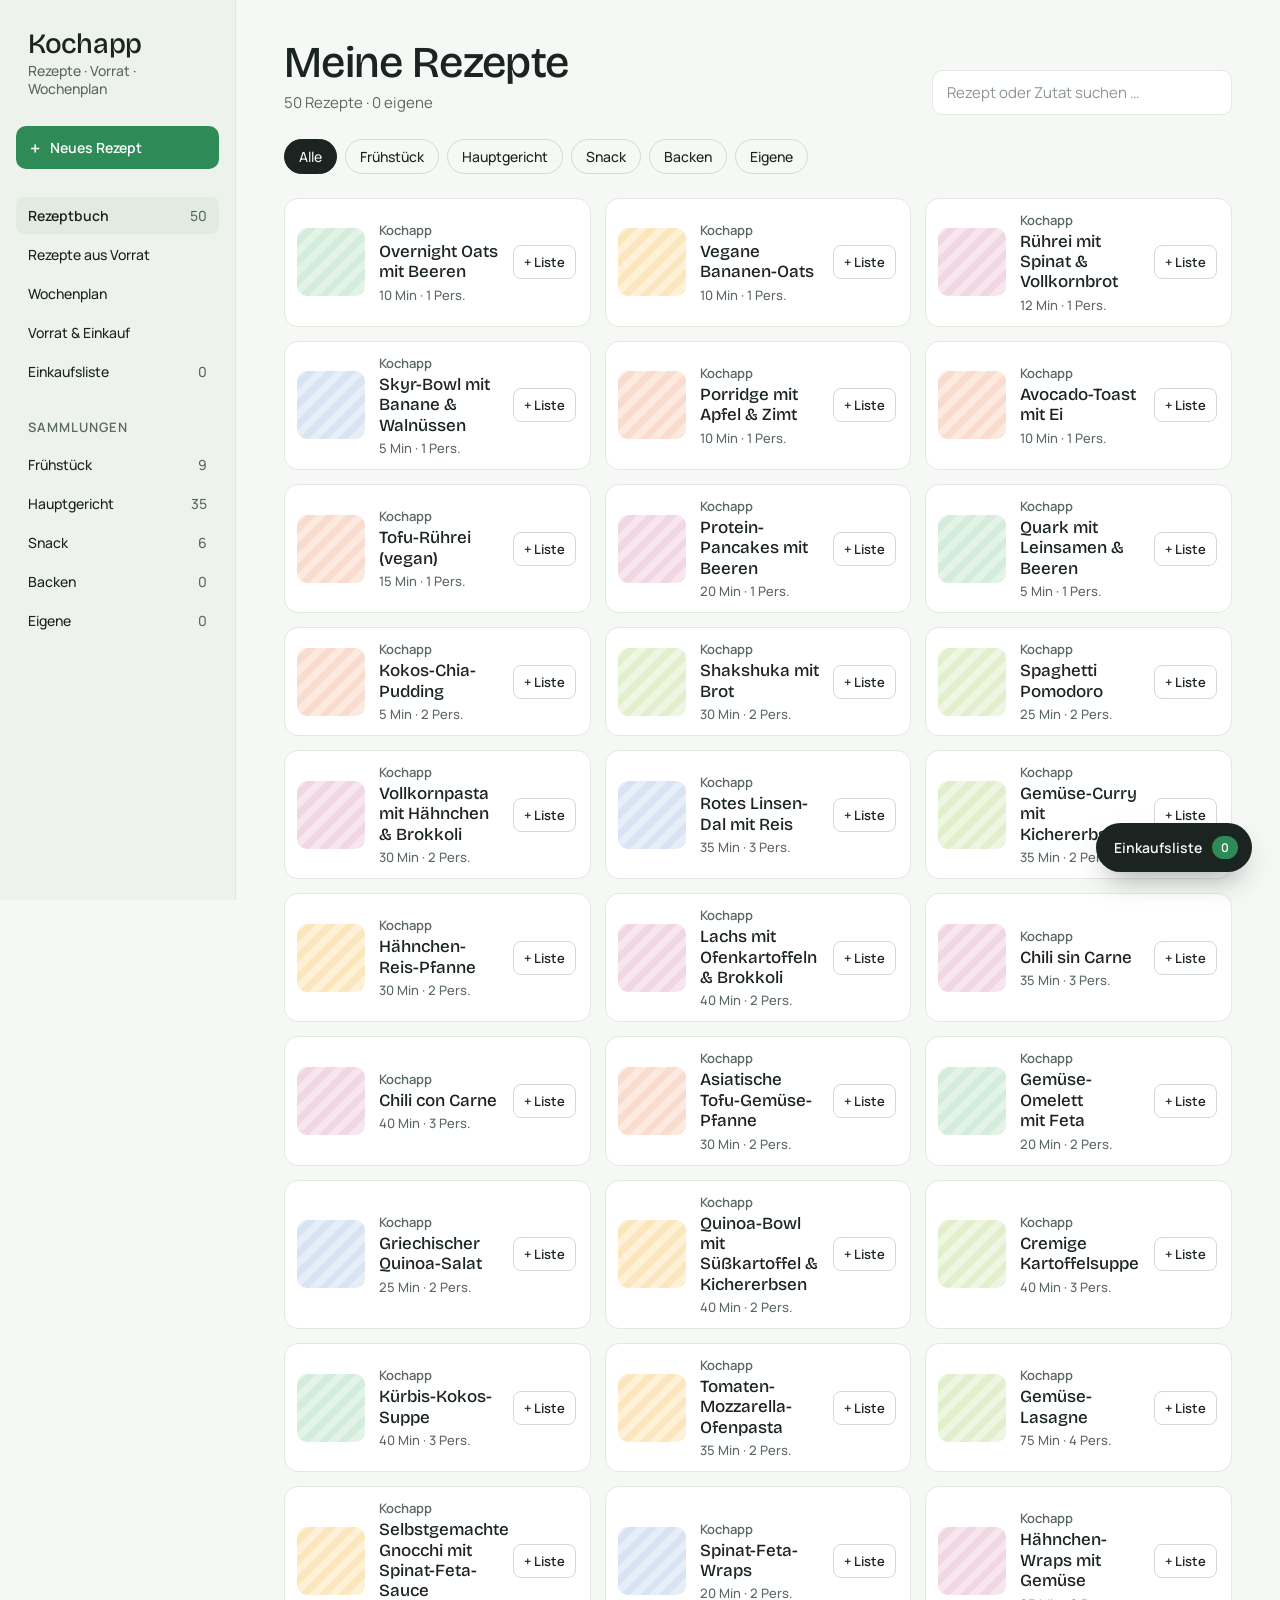
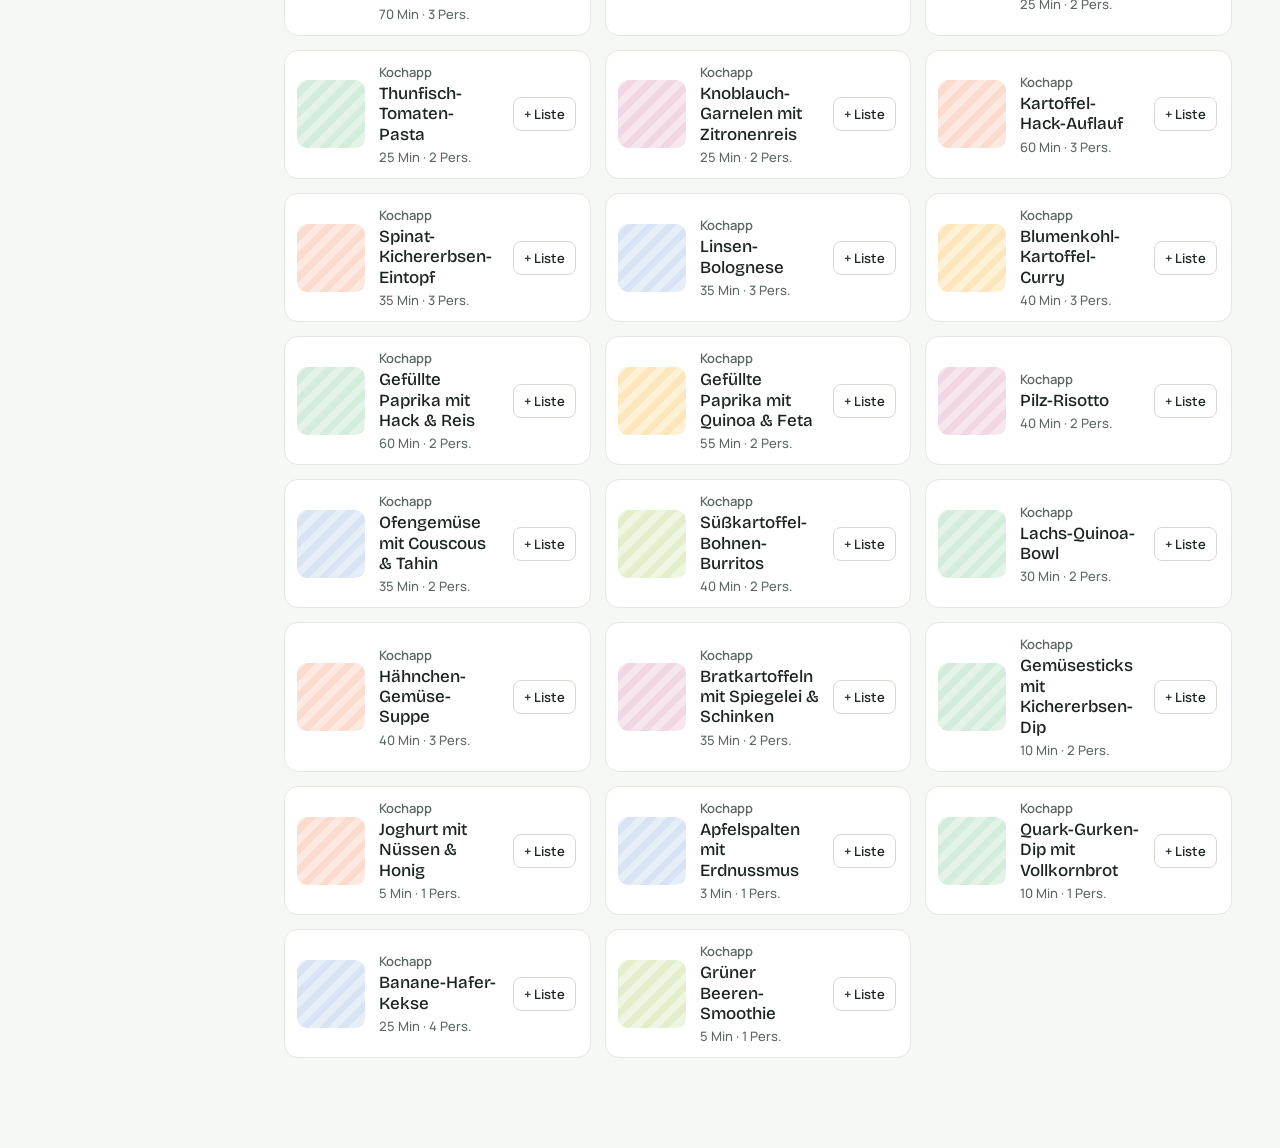
==== index.html @ f851c46e "Kochapp: Rezeptbuch, Vorrats-Finder, Wochenplan und Einkauf als Windows-Desktop-App" ====
<!doctype html>
<html lang="de">
<head>
<meta charset="utf-8">
<meta name="viewport" content="width=device-width, initial-scale=1">
<title>Kochapp – Essen organisieren</title>
<link rel="preconnect" href="https://fonts.googleapis.com">
<link rel="preconnect" href="https://fonts.gstatic.com" crossorigin>
<link href="https://fonts.googleapis.com/css2?family=Bricolage+Grotesque:opsz,wght@12..96,400;12..96,500;12..96,600&amp;family=Manrope:wght@400;500;600;700&amp;display=swap" rel="stylesheet">
<link rel="stylesheet" href="style.css">
</head>
<body>
<div class="shell">
  <aside class="side" id="side" aria-label="Bereiche"></aside>
  <main>
    <div class="mtop" id="mtop"></div>
    <div id="view"></div>
  </main>
</div>
<nav class="tabbar" id="tabbar" aria-label="Bereiche"></nav>
<div id="fab"></div>
<div id="overlay"></div>
<dialog id="dlg"><div id="dlg-body"></div></dialog>
<div id="toast" role="status" aria-live="polite"></div>
<noscript>Diese App benötigt JavaScript.</noscript>
<script src="data.js"></script>
<script src="logic.js"></script>
<script src="order.js"></script>
<script src="app.js"></script>
</body>
</html>
---- style.css ----
/* Kochapp – Gestaltung im Küchenbuch-Stil: Seitenleiste, helle Karten, Bricolage Grotesque + Manrope */
:root{
  --bg:#F6F8F5; --card:#FFFFFF; --side:#EEF2EC; --hover:#E2EBDF; --ink:#1B2420; --ink2:#36423C; --muted:#5C6862; --faint:#8C978F;
  --line:#E3E8E1; --line2:#EDF1EB; --line3:#D3DBD0;
  --acc:#2E8B57; --acc-h:#257549; --acc-ink:#fff; --acc-soft:#E0F1E6; --acc-deep:#1D6A40;
  --warm:#C98A1E; --warm-soft:#FBEFD9; --warm-ink:#6B4A12;
  --ok:#2E8B57; --mid:#d9a21f; --low:#cf4b3f;
  --head:'Bricolage Grotesque',ui-sans-serif,system-ui,"Segoe UI",sans-serif; --body:'Manrope',system-ui,-apple-system,"Segoe UI",Roboto,sans-serif;
  --r:14px;
}
@media (prefers-color-scheme:dark){
  :root{--bg:#141a17; --card:#1c2420; --side:#18201c; --hover:#26322c; --ink:#e8efe9; --ink2:#cfd9d2; --muted:#97a39b; --faint:#7d8a82;
    --line:#2c3731; --line2:#273029; --line3:#3a4740; --acc:#5fb98a; --acc-h:#72c79a; --acc-ink:#0d1f16; --acc-soft:#23362c; --acc-deep:#8fd6ae;
    --warm:#f09a55; --warm-soft:#3a2a1d; --warm-ink:#f3c79f}
}
*{box-sizing:border-box}
html{scroll-behavior:smooth}
body{margin:0;background:var(--bg);color:var(--ink);font:400 15px/1.5 var(--body);-webkit-font-smoothing:antialiased}
h1,h2,h3,h4{margin:0;line-height:1.15}
h1,h2,h3{font-family:var(--head);font-weight:500;letter-spacing:-.01em}
h1{font-size:44px;line-height:1.05;letter-spacing:-.015em;text-wrap:balance}
h2{font-size:24px;margin-bottom:.7rem}
h2.sec{margin:1.8rem 0 .9rem}
h3{font-size:18px}
h4.cat,.slabel{font:600 13px var(--body);text-transform:uppercase;letter-spacing:.08em;color:var(--muted)}
h4.cat{margin:1.2rem 0 .4rem}
p{margin:.5rem 0}
a{color:var(--acc)}
.muted{color:var(--muted)} .sm{font-size:.86rem}
.opt{font:600 12px var(--body);background:var(--acc-soft);color:var(--acc-deep);border-radius:99px;padding:.2rem .65rem;vertical-align:middle;margin-left:.4rem;letter-spacing:0}

/* ---------- Grundgerüst ---------- */
.shell{display:grid;grid-template-columns:236px minmax(0,1fr);min-height:100vh}
.side{background:var(--side);border-right:1px solid var(--line);padding:30px 16px;display:flex;flex-direction:column;gap:28px;position:sticky;top:0;height:100vh;overflow:auto}
.side .brand{display:flex;flex-direction:column;gap:4px;padding:0 12px}
.side .brand b{font:500 28px/1 var(--head);letter-spacing:-.01em}
.side .brand span{font:500 14px/1.3 var(--body);color:var(--muted)}
.newbtn{border:0;cursor:pointer;background:var(--acc);color:var(--acc-ink);font:600 14px var(--body);padding:12px 14px;border-radius:10px;text-align:left;display:flex;align-items:center;gap:10px}
.newbtn:hover{background:var(--acc-h)} .newbtn span{font-size:18px;line-height:1}
.snav{display:flex;flex-direction:column;gap:2px}
.snav .slabel{padding:0 12px 8px}
.snav button{border:0;cursor:pointer;background:transparent;color:var(--ink);font:500 14px var(--body);padding:9px 12px;border-radius:8px;text-align:left;display:flex;justify-content:space-between;gap:8px}
.snav button:hover,.snav button.on{background:var(--hover)} .snav button.on{font-weight:600}
.snav button i{font-style:normal;color:var(--muted);font-weight:500}
main{padding:40px 48px 90px;min-width:0}
#view{max-width:1080px}
.mtop,.tabbar{display:none}
.ph{display:flex;align-items:flex-end;justify-content:space-between;gap:24px;flex-wrap:wrap;margin-bottom:24px}
.ph>div{display:flex;flex-direction:column;gap:6px} .ph p{margin:0;color:var(--muted)}
.search{width:300px;background:var(--card);padding:11px 14px}

.fab{position:fixed;right:28px;bottom:28px;z-index:20;border:0;cursor:pointer;background:var(--ink);color:var(--bg);padding:13px 14px 13px 18px;border-radius:999px;display:flex;gap:10px;align-items:center;font:600 14px var(--body);box-shadow:0 14px 30px -12px rgba(20,35,28,.5)}
.fab:hover{background:var(--ink2)} .fab span{background:var(--acc);color:var(--acc-ink);border-radius:999px;padding:3px 9px;font-size:12px}

@media (max-width:999px){
  .shell{grid-template-columns:minmax(0,1fr)} .side,.fab{display:none}
  main{padding:18px 16px 110px}
  h1{font-size:32px} .search{width:100%}
  .mtop{display:flex;justify-content:space-between;align-items:center;margin-bottom:22px}
  .mtop b{font:600 24px/1 var(--head);letter-spacing:-.01em}
  .mtop button{width:44px;height:44px;border:0;border-radius:12px;background:var(--acc);color:var(--acc-ink);cursor:pointer;font:500 22px/1 var(--body)}
  .tabbar{position:fixed;left:0;right:0;bottom:0;z-index:20;background:var(--card);border-top:1px solid var(--line);display:grid;grid-template-columns:repeat(5,minmax(0,1fr));gap:4px;padding:8px 8px 18px}
  .tabbar button{border:0;cursor:pointer;min-height:48px;border-radius:12px;background:transparent;color:var(--muted);font:600 13px var(--body);display:flex;align-items:center;justify-content:center;gap:5px}
  .tabbar button.on{background:var(--acc-soft);color:var(--acc-deep)}
  .tabbar i{font:700 11px var(--body);color:var(--acc);font-style:normal}
}

/* ---------- Karten, Knöpfe, Formulare ---------- */
.card{background:var(--card);border:1px solid var(--line);border-radius:16px;padding:22px;margin-bottom:16px}
.card.center{text-align:center;padding:2.6rem 1.2rem}
.card.err{border-color:var(--low);background:color-mix(in srgb,var(--low) 9%,var(--card))}
.card.okbox{border-color:var(--ok);background:color-mix(in srgb,var(--ok) 10%,var(--card));margin-top:.8rem}
.card.warnbox,.warn{background:var(--warm-soft);border-color:transparent;color:var(--warm-ink)}
.warn{padding:12px 14px;border-radius:10px;font:500 14px/1.4 var(--body)}

button{font-family:inherit}
.btn{border:0;background:var(--acc);color:var(--acc-ink);border-radius:10px;padding:12px 18px;font:600 14px var(--body);cursor:pointer;transition:transform .08s,background .15s}
.btn:hover{background:var(--acc-h)} .btn:active{transform:scale(.97)}
.btn.ghost{background:transparent;color:var(--ink);border:1px solid var(--line)} .btn.ghost:hover{background:var(--side)}
.btn.dark{background:var(--ink);color:var(--bg)} .btn.dark:hover{background:var(--ink2)}
.btn.big{font-size:16px;padding:15px 28px}
.btn.sm{padding:8px 12px;font-size:13px;margin-top:.6rem}
.btn:disabled{opacity:.45;cursor:not-allowed}
.btnrow{display:flex;gap:10px;flex-wrap:wrap;align-items:center;margin-top:1rem}
.btnrow.end{justify-content:flex-end;border-top:1px solid var(--line2);padding-top:20px}
.x{border:0;background:none;color:var(--faint);cursor:pointer;font-size:16px;padding:.15rem .4rem;border-radius:6px}
.x:hover{background:var(--line);color:var(--low)}
.back{align-self:flex-start;border:0;background:none;cursor:pointer;font:500 14px var(--body);color:var(--muted);padding:0}
.back:hover{color:var(--acc)}

input,select{font:400 15px var(--body);color:var(--ink);background:var(--card);border:1px solid var(--line);border-radius:10px;padding:10px 12px;min-width:0;outline:none}
input::placeholder{color:var(--faint)}
input:focus,select:focus{border-color:var(--acc)} button:focus-visible,[role=button]:focus-visible{outline:2.5px solid var(--acc);outline-offset:2px}
label{display:flex;flex-direction:column;gap:8px;font:600 13px var(--body);color:var(--ink)}
input.narrow{width:6rem}
.addrow{display:flex;gap:10px;flex-wrap:wrap;margin-bottom:.7rem}
.addrow input:first-child{flex:2 1 14rem} .addrow input[type=number]{flex:0 1 7rem}
.grid4{display:grid;grid-template-columns:repeat(auto-fit,minmax(150px,1fr));gap:14px;margin:.9rem 0}
.grid2{display:grid;grid-template-columns:repeat(auto-fit,minmax(240px,1fr));gap:14px;margin:.7rem 0}
.dim{opacity:.45;pointer-events:none}

.fgroup{margin-bottom:1rem} .flabel{font:600 13px var(--body);margin-bottom:8px} .flabel small{font-weight:400;color:var(--muted)}
.frow{display:flex;gap:28px;flex-wrap:wrap;align-items:flex-end}
.chips,.fchips{display:flex;flex-wrap:wrap;gap:8px}
.chip{flex-direction:row;cursor:pointer;color:inherit;font-weight:500}
.chip input{position:absolute;opacity:0;pointer-events:none}
.chip span,.fchips button{display:inline-block;cursor:pointer;border:1px solid var(--line3);border-radius:999px;padding:7px 14px;font:500 14px var(--body);background:transparent;color:var(--ink);transition:all .12s}
.chip:hover span,.fchips button:hover{border-color:var(--ink)}
.chip input:checked + span,.fchips button.on{background:var(--ink);border-color:var(--ink);color:var(--bg)}
.chip input:focus-visible + span{outline:2.5px solid var(--acc);outline-offset:2px}
.seg{display:inline-flex;gap:4px;background:var(--side);border-radius:10px;padding:4px}
.seg.wrap{flex-wrap:wrap;margin-bottom:.5rem}
.seg button{border:0;background:none;color:var(--ink);padding:7px 12px;border-radius:8px;font:500 13px var(--body);cursor:pointer}
.seg button:hover{background:var(--hover)}
.seg button.on{background:var(--card);font-weight:600;box-shadow:0 1px 2px rgba(20,35,28,.12)}
.step{display:inline-flex;align-items:center;gap:4px;background:var(--side);border-radius:10px;padding:4px}
.step button{width:36px;height:36px;border:0;border-radius:8px;background:var(--card);cursor:pointer;font:500 18px var(--body);color:var(--ink)}
.step span{min-width:44px;padding:0 8px;text-align:center;font:600 15px var(--body)}
.step.sm{background:var(--card);padding:2px} .step.sm button{width:26px;height:26px;background:none;font-size:15px} .step.sm span{font-size:14px;min-width:52px;padding:0}
.switch{flex-direction:row;align-items:center;gap:.6rem;color:var(--ink);font-weight:500;font-size:14px;cursor:pointer;margin:.4rem 0}
.switch input{width:2.5rem;height:1.4rem;appearance:none;-webkit-appearance:none;border-radius:99px;background:var(--line3);border:0;padding:0;position:relative;cursor:pointer;flex:0 0 auto;transition:background .15s}
.switch input::after{content:"";position:absolute;top:.15rem;left:.15rem;width:1.1rem;height:1.1rem;border-radius:50%;background:#fff;transition:transform .15s}
.switch input:checked{background:var(--acc)} .switch input:checked::after{transform:translateX(1.1rem)}
.pills{display:flex;gap:.4rem;flex-wrap:wrap}
.pill{display:inline-flex;align-items:center;gap:.2rem;background:var(--warm-soft);color:var(--warm-ink);border-radius:99px;padding:.2rem .3rem .2rem .8rem;font-size:14px}
.pills2{display:flex;gap:8px;flex-wrap:wrap}
.pills2 span{font:600 14px var(--body);background:var(--side);color:var(--ink2);padding:5px 10px;border-radius:999px}
.pills2 span.acc{background:var(--acc-soft);color:var(--acc-deep)}
.tgt{background:var(--acc-soft);color:var(--acc-deep);border-radius:10px;padding:12px 14px;margin-top:.6rem}

details.filt summary,details summary{cursor:pointer;font-weight:600}
details.filt{padding:.8rem 1.2rem} details.filt[open] summary{margin-bottom:.9rem}
details summary .muted{font-weight:400;margin-left:.5rem;font-size:.88rem}

.ptable,.ings{width:100%;border-collapse:collapse}
.ptable td,.ings td{padding:9px 4px;border-top:1px solid var(--line2)}
.ptable input{width:6.5rem;padding:6px 10px}
.ings .num{text-align:right;white-space:nowrap;font-variant-numeric:tabular-nums;font-weight:600}
.st{font-size:12px;font-weight:600;border-radius:99px;padding:.15rem .6rem;white-space:nowrap}
.st.ok{background:var(--acc-soft);color:var(--acc-deep)}
.st.part{background:var(--warm-soft);color:var(--warm-ink)}
.st.miss{background:color-mix(in srgb,var(--low) 14%,transparent);color:var(--low)}
.st.basic{background:var(--side);color:var(--muted)}

/* ---------- Rezepte aus Vorrat ---------- */
.combo{border-color:var(--acc)}
.combolist{margin:.6rem 0;padding-left:1.3rem} .combolist li{margin:.25rem 0}
.rgrid{display:grid;grid-template-columns:repeat(auto-fill,minmax(min(320px,100%),1fr));gap:14px}
.rc{background:var(--card);border:1px solid var(--line);border-radius:var(--r);padding:16px;display:flex;flex-direction:column;gap:.6rem;transition:transform .15s,box-shadow .15s}
.rc:hover{box-shadow:0 8px 20px -14px rgba(20,50,35,.35)}
.rc.sel{border-color:var(--acc);box-shadow:0 0 0 2px var(--acc-soft)}
.rc-top{display:flex;justify-content:space-between;gap:.6rem;align-items:flex-start}
.pick{flex-direction:row;align-items:center;gap:.35rem;font-size:13px;font-weight:500;color:var(--muted);cursor:pointer;white-space:nowrap}
.pick input{accent-color:var(--acc);width:1.1rem;height:1.1rem;padding:0}
.meta{font-size:14px;color:var(--muted)}
.tags{display:flex;gap:6px;flex-wrap:wrap}
.tag{font:600 12px var(--body);background:var(--acc-soft);color:var(--acc-deep);border-radius:999px;padding:3px 9px}
.meters{display:grid;gap:.45rem}
.mlabel{font-size:13px;color:var(--muted);margin-bottom:.2rem}
.mlabel b{color:var(--ink)}
.bar{height:6px;background:var(--side);border-radius:99px;overflow:hidden}
.bar i{display:block;height:100%;background:var(--acc);border-radius:99px;transition:width .3s}
.bar.alt i{background:var(--ink)}
.steps{padding-left:1.2rem;margin:.6rem 0 0} .steps li{margin:.3rem 0}

/* ---------- Einkaufsliste (Vorrat & Einkauf) ---------- */
.slist{list-style:none;padding:0;margin:0}
.slist li{display:grid;grid-template-columns:auto 1fr auto auto auto;gap:12px;align-items:center;padding:9px 0;border-bottom:1px solid var(--line2)}
.slist li.off .nm,.slist li.off .am{text-decoration:line-through;color:var(--faint)}
.slist .am{font-variant-numeric:tabular-nums;font-weight:600} .slist .pr{color:var(--muted);font-size:13px;min-width:4.2rem;text-align:right}
.bul{color:var(--acc)}
.chk input{position:absolute;opacity:0}
.chk span{display:block;width:20px;height:20px;border:1.5px solid var(--line3);border-radius:6px;position:relative}
.chk input:checked + span{background:var(--ink);border-color:var(--ink)} .chk input:checked + span::after{content:"✓";position:absolute;inset:0;color:var(--bg);font:700 12px var(--body);display:grid;place-items:center}
.chk input:focus-visible + span{outline:2.5px solid var(--acc);outline-offset:2px}
.total{margin-top:1rem;font-size:16px}
.lh{display:flex;justify-content:space-between;align-items:baseline;flex-wrap:wrap;gap:.4rem}
pre.json{background:#10171a;color:#cfe8d8;border-radius:10px;padding:.9rem;overflow:auto;max-height:340px;font-size:12px;margin-top:.8rem}

/* ---------- Wochenplan ---------- */
.bar-actions{display:flex;justify-content:space-between;align-items:center;flex-wrap:wrap;gap:.6rem}
.bar-actions .btnrow{margin:0}
.week{display:grid;grid-template-columns:repeat(7,minmax(0,1fr));gap:10px;margin-bottom:16px}
.day{background:var(--card);border:1px solid var(--line);border-radius:var(--r);overflow:hidden;display:flex;flex-direction:column}
.day.cur{border-color:var(--acc)}
.day header{display:flex;justify-content:space-between;align-items:baseline;gap:.3rem;padding:10px 12px;background:var(--side);cursor:pointer;font:500 16px var(--head)}
.day header b{font-weight:500} .day header span{font:500 12px var(--body);color:var(--muted)}
.meal{padding:10px 12px;border-top:1px solid var(--line2);display:flex;flex-direction:column;gap:.25rem;flex:1}
.meal.locked{background:var(--warm-soft)}
.slot{font:600 11px var(--body);text-transform:uppercase;letter-spacing:.08em;color:var(--muted)}
.mname{all:unset;cursor:pointer;font:500 15px/1.25 var(--head);color:var(--ink)}
.mname:hover{color:var(--acc)} .mname:focus-visible{outline:2.5px solid var(--acc)}
.mmeta{font-size:12px;color:var(--muted)}
.mbtn{display:flex;gap:4px;margin-top:.25rem}
.mbtn button{border:1px solid var(--line);background:var(--card);border-radius:8px;padding:2px 8px;cursor:pointer;font-size:14px;color:var(--ink)}
.mbtn button:hover{border-color:var(--acc);background:var(--acc-soft)} .mbtn button.on{border-color:var(--warm)}
@media (max-width:1500px){.week{grid-template-columns:repeat(auto-fit,minmax(200px,1fr))}}

.nrow{display:grid;grid-template-columns:8.5rem 1fr 3.2rem 9rem;gap:.7rem;align-items:center;padding:.3rem 0;font-size:14px}
.nrow .np{text-align:right;font-weight:700;font-variant-numeric:tabular-nums} .nrow .na{font-size:12px}
.bar.n{height:8px}
.bar.n.ok i{background:var(--ok)} .bar.n.mid i{background:var(--mid)} .bar.n.low i{background:var(--low)}
@media (max-width:640px){.nrow{grid-template-columns:7rem 1fr 3rem}.nrow .na{display:none}}

/* ---------- Rezeptbuch: Bibliothek ---------- */
.fchips{margin-bottom:24px}
.bgrid{display:grid;grid-template-columns:repeat(auto-fill,minmax(min(300px,100%),1fr));gap:14px}
.bcard{cursor:pointer;background:var(--card);border:1px solid var(--line);border-radius:14px;padding:12px 14px 12px 12px;display:flex;gap:14px;align-items:center;transition:transform .15s,box-shadow .15s}
.bcard:hover{transform:translateY(-1px);box-shadow:0 8px 20px -14px rgba(20,50,35,.35)}
.thumb,.dt-img{background:repeating-linear-gradient(135deg,var(--a) 0 7px,var(--b) 7px 14px);overflow:hidden}
.thumb{flex:none;width:68px;height:68px;border-radius:10px}
.thumb img,.dt-img img{width:100%;height:100%;object-fit:cover;display:block}
.bc-t{flex:1;min-width:0;display:flex;flex-direction:column;gap:3px}
.bc-t span{font:500 13px var(--body);color:var(--muted)} .bc-t span:first-child{font-weight:600}
.bc-t b{font:500 17px/1.2 var(--head);text-wrap:pretty}
.lbtn{flex:none;cursor:pointer;border:1px solid var(--line3);background:transparent;color:var(--ink);font:600 13px var(--body);padding:0 10px;height:34px;border-radius:8px}
.lbtn:hover{border-color:var(--ink)} .lbtn.on{background:var(--acc-soft);border-color:var(--acc-soft);color:var(--acc-deep)}

/* ---------- Rezeptbuch: Detail ---------- */
.detail{display:flex;flex-direction:column;gap:36px}
.dt-top{display:grid;grid-template-columns:minmax(0,1fr) 220px;gap:32px;align-items:center}
.dt-info{display:flex;flex-direction:column;gap:18px}
.dt-info h1{font-size:48px;line-height:1.02;letter-spacing:-.02em}
.facts{display:flex;gap:28px;flex-wrap:wrap}
.facts div{display:flex;flex-direction:column;gap:2px}
.facts span{font:600 13px var(--body);letter-spacing:.08em;text-transform:uppercase;color:var(--muted)}
.facts b{font:500 18px var(--body)}
.servbox{display:flex;align-items:center;gap:16px;flex-wrap:wrap;background:var(--card);border:1px solid var(--line);border-radius:14px;padding:14px 16px}
.servbox .step span{min-width:110px} .servbox .btn{margin-left:auto}
.dt-img{height:220px;border-radius:16px;background-size:auto}
.dt-img.sm{height:150px;border-radius:12px}
.dt-body{display:grid;grid-template-columns:340px minmax(0,1fr);gap:40px;align-items:start}
.ingcard{padding:22px 22px 10px;margin:0}
.irow{display:grid;grid-template-columns:86px 1fr;gap:12px;padding:11px 0;border-top:1px solid var(--line2);line-height:1.35}
.irow span:first-child{font-weight:600;text-align:right} .irow .chg{color:var(--acc)}
.srow{display:grid;grid-template-columns:44px 1fr;gap:14px;padding:16px 0;border-top:1px solid var(--line)}
.srow span{font:500 28px/1 var(--head);color:var(--acc)}
.srow p{margin:0;font-size:17px;line-height:1.6;max-width:60ch;text-wrap:pretty}
@media (max-width:999px){.dt-top,.dt-body{grid-template-columns:minmax(0,1fr)} .dt-info h1{font-size:34px} .dt-img{height:120px;order:-1}}

/* ---------- Rezeptbuch: Neues Rezept ---------- */
.addtabs{display:grid;grid-template-columns:repeat(3,minmax(0,1fr));gap:14px;margin-bottom:24px}
.addtabs button{cursor:pointer;text-align:left;border:1.5px solid var(--line);background:transparent;border-radius:14px;padding:18px;display:flex;flex-direction:column;gap:6px;color:var(--ink)}
.addtabs button.on{border-color:var(--acc);background:var(--card)}
.addtabs i{font:500 11px ui-monospace,Consolas,monospace;font-style:normal;color:var(--faint)} .addtabs .on i{color:var(--acc)}
.addtabs b{font:500 21px/1.15 var(--head)} .addtabs span{font:400 13px/1.4 var(--body);color:var(--muted)}
.addcard{border-radius:18px;padding:32px;display:flex;flex-direction:column;gap:28px}
.col{display:flex;flex-direction:column;gap:12px;min-width:0}
.am-top{display:grid;grid-template-columns:minmax(0,1fr) 200px;gap:28px}
.am-two{display:grid;grid-template-columns:minmax(0,1fr) minmax(0,1fr);gap:28px}
.title-in{border:0;border-bottom:1.5px solid var(--line3);border-radius:0;background:transparent;padding:6px 0 10px;font:500 30px var(--head)}
.drop{border:1.5px dashed var(--line3);border-radius:14px;align-items:center;justify-content:center;text-align:center;gap:12px;padding:16px;color:var(--muted);font-weight:500}
.drop input{width:100%;border:0;padding:0;font-size:12px;background:none} .drop img{max-width:100%;height:80px;object-fit:cover;border-radius:8px} .drop span{font-weight:400;font-size:12px}
.prev{display:flex;gap:6px;align-items:center;flex-wrap:wrap;font:500 14px var(--body);color:var(--muted);min-height:26px}
.prev b{font-weight:500;background:var(--acc-soft);color:var(--acc-deep);padding:3px 8px;border-radius:6px}
.lrow{display:grid;grid-template-columns:78px 1fr 28px;gap:10px;align-items:start;padding:9px 0;border-bottom:1px solid var(--line2)}
.lrow b{font-weight:600;text-align:right}
.lrow.st{grid-template-columns:28px 1fr 28px} .lrow .no{font:500 20px/1.2 var(--head);color:var(--acc)}
.big{font:500 28px/1.15 var(--head)}
.dropbig{border:1.5px dashed var(--line3);border-radius:16px;padding:56px 32px;display:flex;flex-direction:column;align-items:center;gap:10px;text-align:center}
.scan{display:grid;grid-template-columns:320px minmax(0,1fr);gap:28px;align-items:center} .scan.done{align-items:start}
.scanimg{position:relative;height:340px;border-radius:12px;overflow:hidden;border:1px solid var(--line);background:repeating-linear-gradient(0deg,#F5F7F4 0 26px,#E2E8E0 26px 27px)}
.scanimg .cap{position:absolute;left:12px;top:12px;font:500 10px ui-monospace,Consolas,monospace;color:#44504A;background:rgba(255,255,255,.85);padding:3px 6px;border-radius:4px}
.scanline{position:absolute;left:0;right:0;top:0;height:2px;background:var(--acc);box-shadow:0 0 18px 4px rgba(46,139,87,.35);animation:scanline 1s linear infinite alternate}
.scanbar{width:0;animation:scanbar 2s linear forwards}
@keyframes scanline{to{top:100%}} @keyframes scanbar{to{width:100%}}
.bx{position:absolute;border:2px solid #1B2420;border-radius:4px}
.bx.b1{left:8%;top:6%;width:70%;height:9%;border-color:#2E8B57} .bx.b2{left:8%;top:20%;width:52%;height:34%}
.bx.b3{left:30%;top:31%;width:24%;height:5%;background:rgba(232,170,60,.35);border-color:#C98A1E} .bx.b4{left:8%;top:60%;width:84%;height:33%;border-color:#5C6862}
input.flag{background:var(--warm-soft);border-color:var(--warm)} .note{font:500 13px var(--body);color:var(--warm-ink);padding-left:4px}
.busy{border-top:1px solid var(--line2);padding-top:22px;margin:0;animation:pulse 1s ease-in-out infinite alternate}
@keyframes pulse{to{opacity:.45}}
.linkres{display:flex;flex-direction:column;gap:20px;border-top:1px solid var(--line2);padding-top:24px}
.lk-top{display:grid;grid-template-columns:200px minmax(0,1fr);gap:24px}
@media (max-width:999px){.addtabs,.am-top,.am-two,.scan,.lk-top{grid-template-columns:minmax(0,1fr)} .addtabs{gap:8px} .addcard{padding:20px} .scanimg{height:220px}}

/* ---------- Einkaufsliste des Rezeptbuchs (Schublade) ---------- */
.scrim{position:fixed;inset:0;background:rgba(20,35,28,.2);z-index:30}
.drawer{background:var(--card);position:fixed;top:0;right:0;bottom:0;width:380px;max-width:100%;z-index:31;overflow:auto;display:flex;flex-direction:column;box-shadow:-24px 0 60px -24px rgba(20,50,35,.35)}
.dr-head{padding:30px 24px 18px;display:flex;justify-content:space-between;align-items:center;border-bottom:1px solid var(--line2)}
.dr-head h2{margin:0;font-size:26px} .dr-head div{display:flex;align-items:center;gap:12px}
.sq{width:36px;height:36px;border:0;border-radius:10px;background:var(--side);cursor:pointer;font:500 18px/1 var(--body);color:var(--ink)}
.dr-sec{padding:18px 24px;display:flex;flex-direction:column;gap:10px;border-bottom:1px solid var(--line2)}
.dr-rec{display:flex;align-items:center;gap:10px;background:var(--bg);border-radius:10px;padding:8px 8px 8px 12px}
.dr-rec .t{flex:1;min-width:0;font:500 14px/1.25 var(--body);overflow:hidden;text-overflow:ellipsis;white-space:nowrap}
.dr-add{padding:16px 24px 6px} .dr-add input{width:100%;font-size:14px}
.dr-items{padding:6px 24px 24px;display:flex;flex-direction:column;gap:18px;flex:1}
.dr-items>div{display:flex;flex-direction:column} .dr-items .slabel{padding:10px 0 4px}
.dr-it{cursor:pointer;display:grid;grid-template-columns:20px 1fr auto auto;gap:12px;align-items:start;padding:9px 0;border-bottom:1px solid var(--line2)}
.dr-it .box{width:20px;height:20px;border-radius:6px;border:1.5px solid var(--line3);color:transparent;font:700 12px/17px var(--body);text-align:center}
.dr-it>div{display:flex;flex-direction:column;gap:2px;min-width:0}
.dr-it .n{font:500 14px/1.3 var(--body)} .dr-it .f{font:400 12px/1.3 var(--body);color:var(--faint)} .dr-it .q{font:600 13px var(--body);white-space:nowrap}
.dr-it.done .box{background:var(--ink);border-color:var(--ink);color:var(--bg)}
.dr-it.done .n,.dr-it.done .q{color:var(--faint)} .dr-it.done .n{text-decoration:line-through}
.dr-foot{padding:16px 24px;border-top:1px solid var(--line2);display:flex;flex-wrap:wrap;gap:8px;position:sticky;bottom:0;background:var(--card)}
.dr-foot .btn{flex:1 1 auto;padding:10px;font-size:13px} .dr-foot .dark{flex-basis:100%}
@media (max-width:999px){.drawer{width:100%;bottom:74px} .scrim{bottom:74px}}

/* ---------- Dialog & Hinweis ---------- */
dialog{border:0;border-radius:18px;padding:0;max-width:min(640px,94vw);width:100%;background:var(--card);color:var(--ink);box-shadow:0 20px 60px rgba(0,0,0,.35)}
dialog::backdrop{background:rgba(20,35,28,.35)}
#dlg-body{padding:28px;max-height:80vh;overflow:auto}
.alts{list-style:none;padding:0;margin:.6rem 0}
.alts button{width:100%;display:grid;grid-template-columns:1fr auto;gap:.1rem .8rem;text-align:left;border:1px solid var(--line);background:var(--card);color:var(--ink);border-radius:10px;padding:10px 14px;margin-bottom:6px;cursor:pointer}
.alts button:hover{border-color:var(--acc);background:var(--acc-soft)}
.alts .muted{grid-column:1} .alts .st{grid-row:1/3;grid-column:2;align-self:center}

#toast{position:fixed;left:50%;bottom:28px;transform:translate(-50%,2rem);background:var(--ink);color:var(--bg);padding:12px 18px;border-radius:10px;opacity:0;pointer-events:none;transition:all .25s;z-index:50;font:500 14px var(--body);box-shadow:0 12px 30px -10px rgba(0,0,0,.4)}
#toast.show{opacity:1;transform:translate(-50%,0)}
@media (max-width:999px){#toast{bottom:96px}}

@media print{
  .side,.mtop,.tabbar,#fab,#overlay,.ph,.noprint,#toast,dialog,.card:not(.printable){display:none!important}
  /* Einkaufsliste als Zettel zum Abhaken: leere Kästchen, Menge vor Artikel, zwei Spalten, ohne Preise */
  @page{margin:14mm 16mm}
  html,body{background:#fff!important}
  body{font-size:11.5pt}
  .shell{display:block} main{margin:0;padding:0} #view{max-width:none}
  .card.printable{box-shadow:none;border:0;border-radius:0;background:none;padding:0;margin:0}
  .card.printable,.card.printable *{color:#000!important}
  .printable .lh{border-bottom:2pt solid #000;padding-bottom:3mm;margin-bottom:2mm}
  .printable .lh h2{font-size:22pt;margin:0}
  .printable .opt{background:none;border:0;padding:0;font-size:10pt;font-weight:400}
  .printable .opt::before{content:"· "}
  .plist{columns:2;column-gap:12mm}
  .printable h4.cat{font-size:9.5pt;letter-spacing:.08em;margin:5mm 0 1mm;padding-bottom:1mm;border-bottom:.75pt solid #000;break-after:avoid}
  .plist h4.cat:first-child{margin-top:0}
  .btnrow{display:none!important}
  .printable .slist li{grid-template-columns:auto 5.2em 1fr;gap:3mm;padding:1.6mm 0;border-bottom:.5pt dotted #999;break-inside:avoid}
  .printable .slist .am{order:1;text-align:right;font-weight:600}
  .printable .slist .nm{order:2}
  .printable .x,.printable .pr{display:none}
  /* abgewählte Artikel und dadurch leere Kategorien nicht drucken */
  .printable .slist li.off{display:none}
  .printable .slist:not(:has(li:not(.off))),.printable h4.cat:has(+ .slist:not(:has(li:not(.off)))){display:none}
  .printable .chk span{width:4mm;height:4mm;border:1pt solid #000;border-radius:.6mm;background:none!important}
  .printable .chk span::after{content:none!important}
  .printable .total{margin-top:6mm;padding-top:2mm;border-top:.75pt solid #000;font-size:10pt;break-inside:avoid}
}
@media (prefers-reduced-motion:reduce){*{transition:none!important;scroll-behavior:auto!important;animation-duration:.01s!important}}
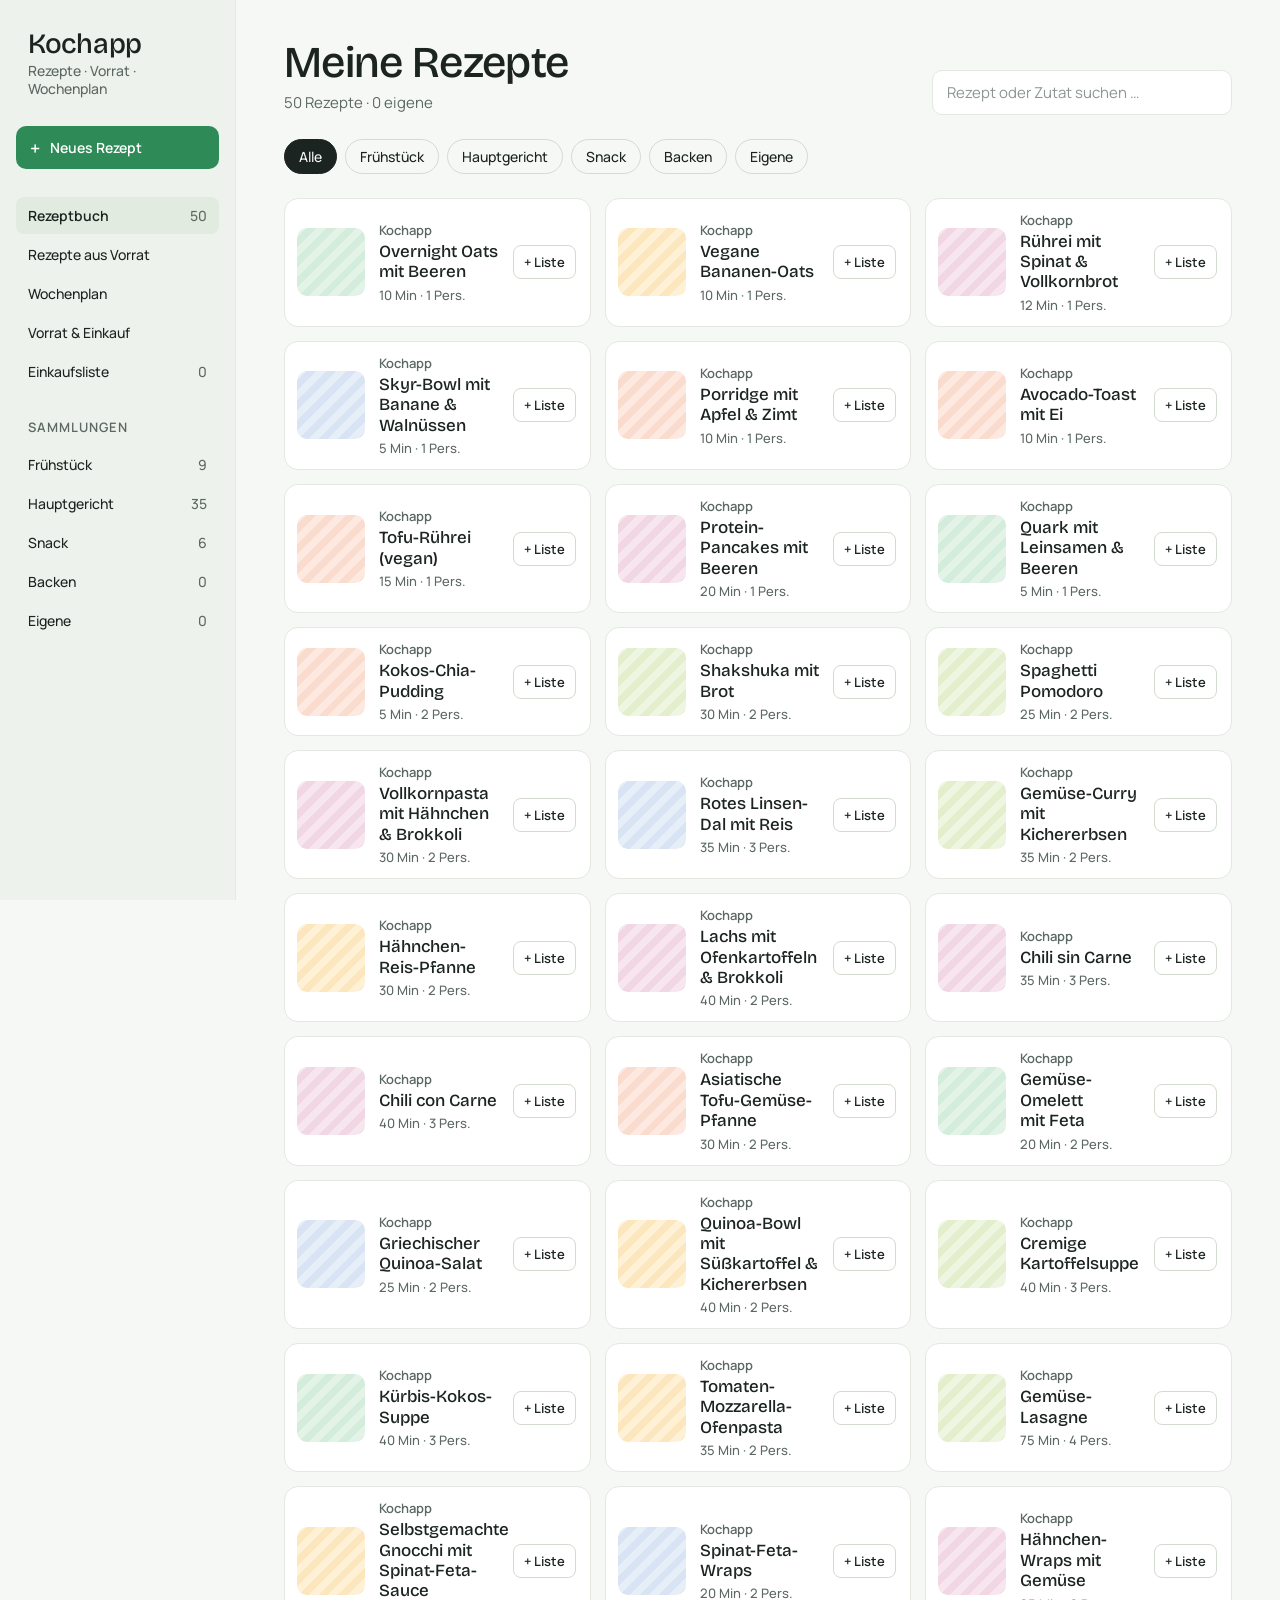
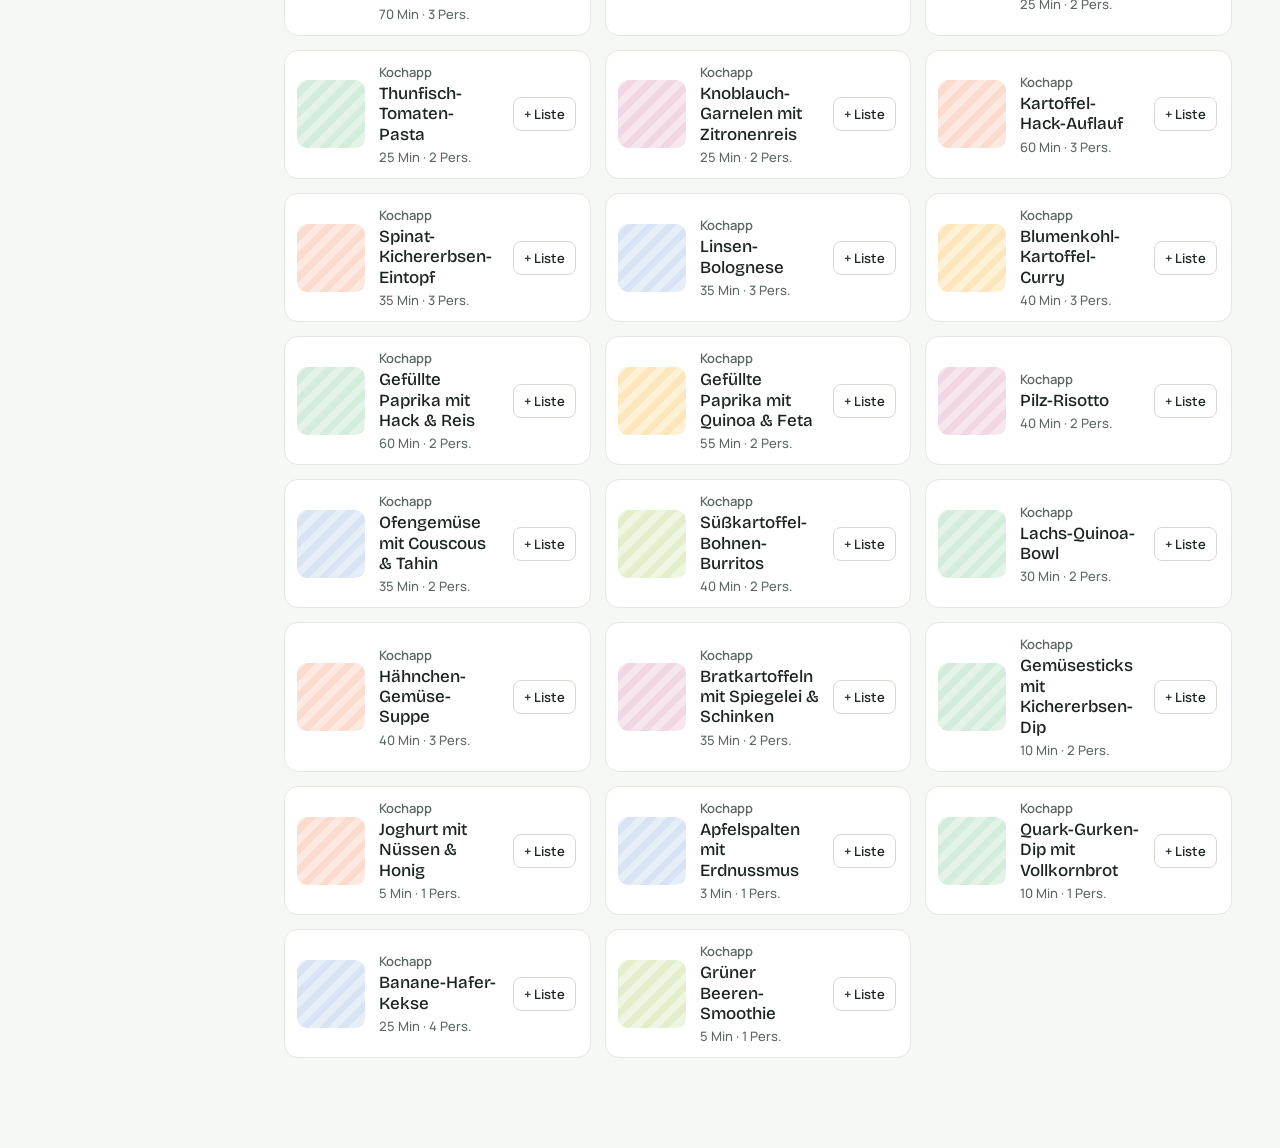
==== commit 186596b1: "Schwebenden Einkaufslisten-Knopf entfernen, Kochtopf-Symbol für das Fenster" ====
--- a/index.html
+++ b/index.html
@@ -18,7 +18,6 @@
   </main>
 </div>
 <nav class="tabbar" id="tabbar" aria-label="Bereiche"></nav>
-<div id="fab"></div>
 <div id="overlay"></div>
 <dialog id="dlg"><div id="dlg-body"></div></dialog>
 <div id="toast" role="status" aria-live="polite"></div>
--- a/style.css
+++ b/style.css
@@ -49,11 +49,9 @@
 .ph>div{display:flex;flex-direction:column;gap:6px} .ph p{margin:0;color:var(--muted)}
 .search{width:300px;background:var(--card);padding:11px 14px}
 
-.fab{position:fixed;right:28px;bottom:28px;z-index:20;border:0;cursor:pointer;background:var(--ink);color:var(--bg);padding:13px 14px 13px 18px;border-radius:999px;display:flex;gap:10px;align-items:center;font:600 14px var(--body);box-shadow:0 14px 30px -12px rgba(20,35,28,.5)}
-.fab:hover{background:var(--ink2)} .fab span{background:var(--acc);color:var(--acc-ink);border-radius:999px;padding:3px 9px;font-size:12px}
 
 @media (max-width:999px){
-  .shell{grid-template-columns:minmax(0,1fr)} .side,.fab{display:none}
+  .shell{grid-template-columns:minmax(0,1fr)} .side{display:none}
   main{padding:18px 16px 110px}
   h1{font-size:32px} .search{width:100%}
   .mtop{display:flex;justify-content:space-between;align-items:center;margin-bottom:22px}
@@ -310,7 +308,7 @@
 @media (max-width:999px){#toast{bottom:96px}}
 
 @media print{
-  .side,.mtop,.tabbar,#fab,#overlay,.ph,.noprint,#toast,dialog,.card:not(.printable){display:none!important}
+  .side,.mtop,.tabbar,#overlay,.ph,.noprint,#toast,dialog,.card:not(.printable){display:none!important}
   /* Einkaufsliste als Zettel zum Abhaken: leere Kästchen, Menge vor Artikel, zwei Spalten, ohne Preise */
   @page{margin:14mm 16mm}
   html,body{background:#fff!important}
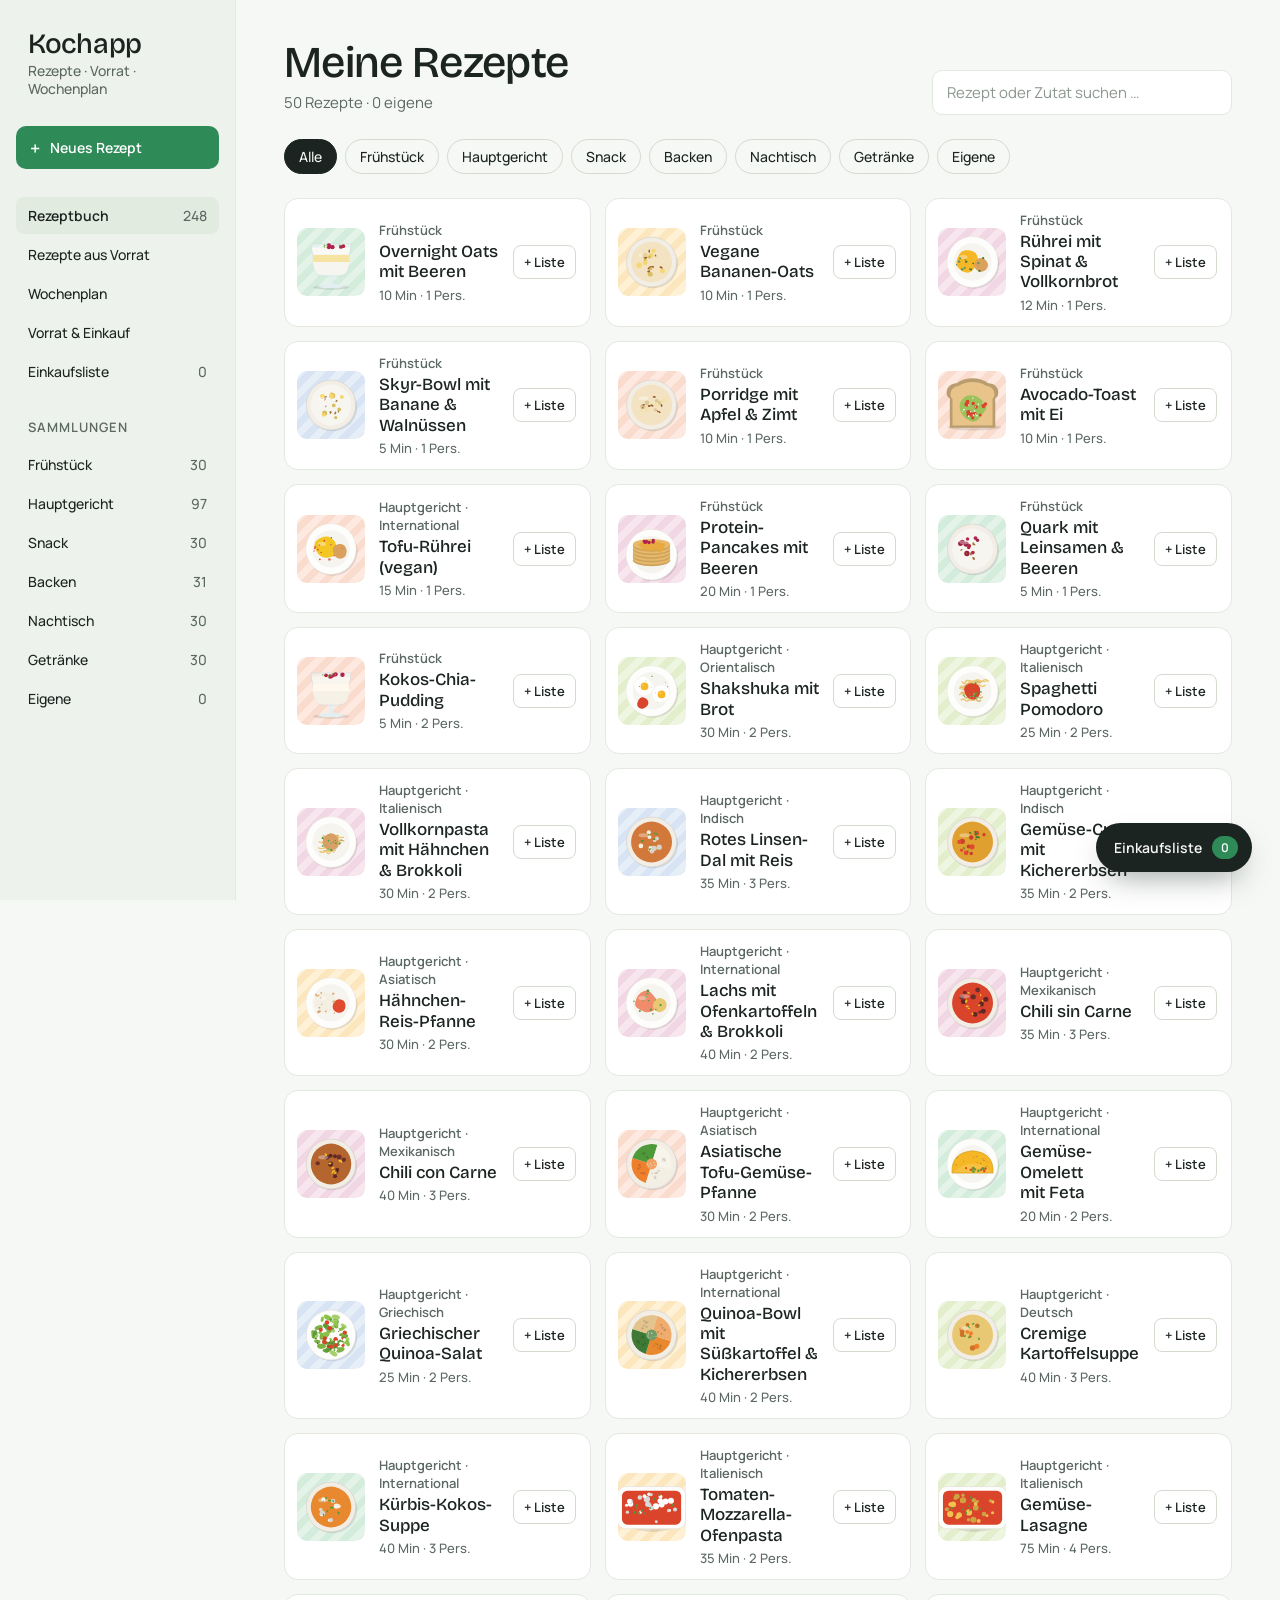
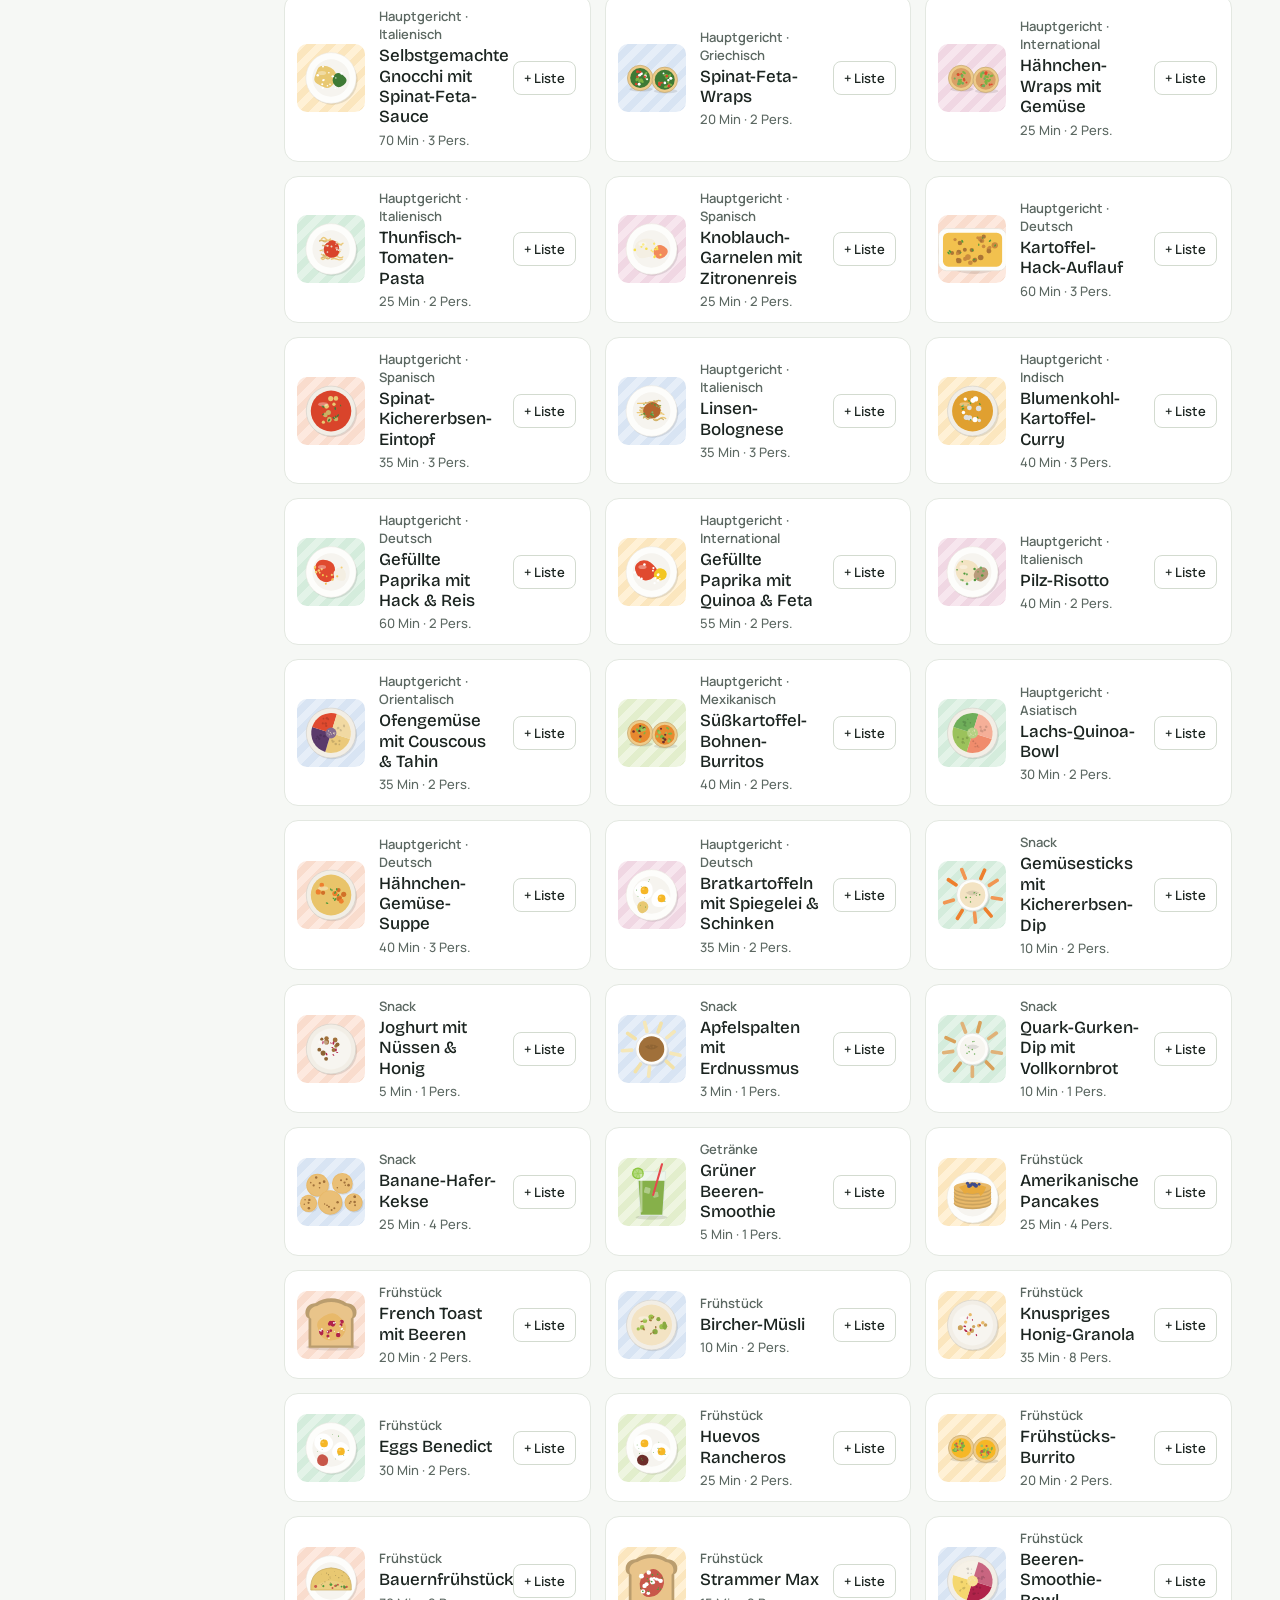
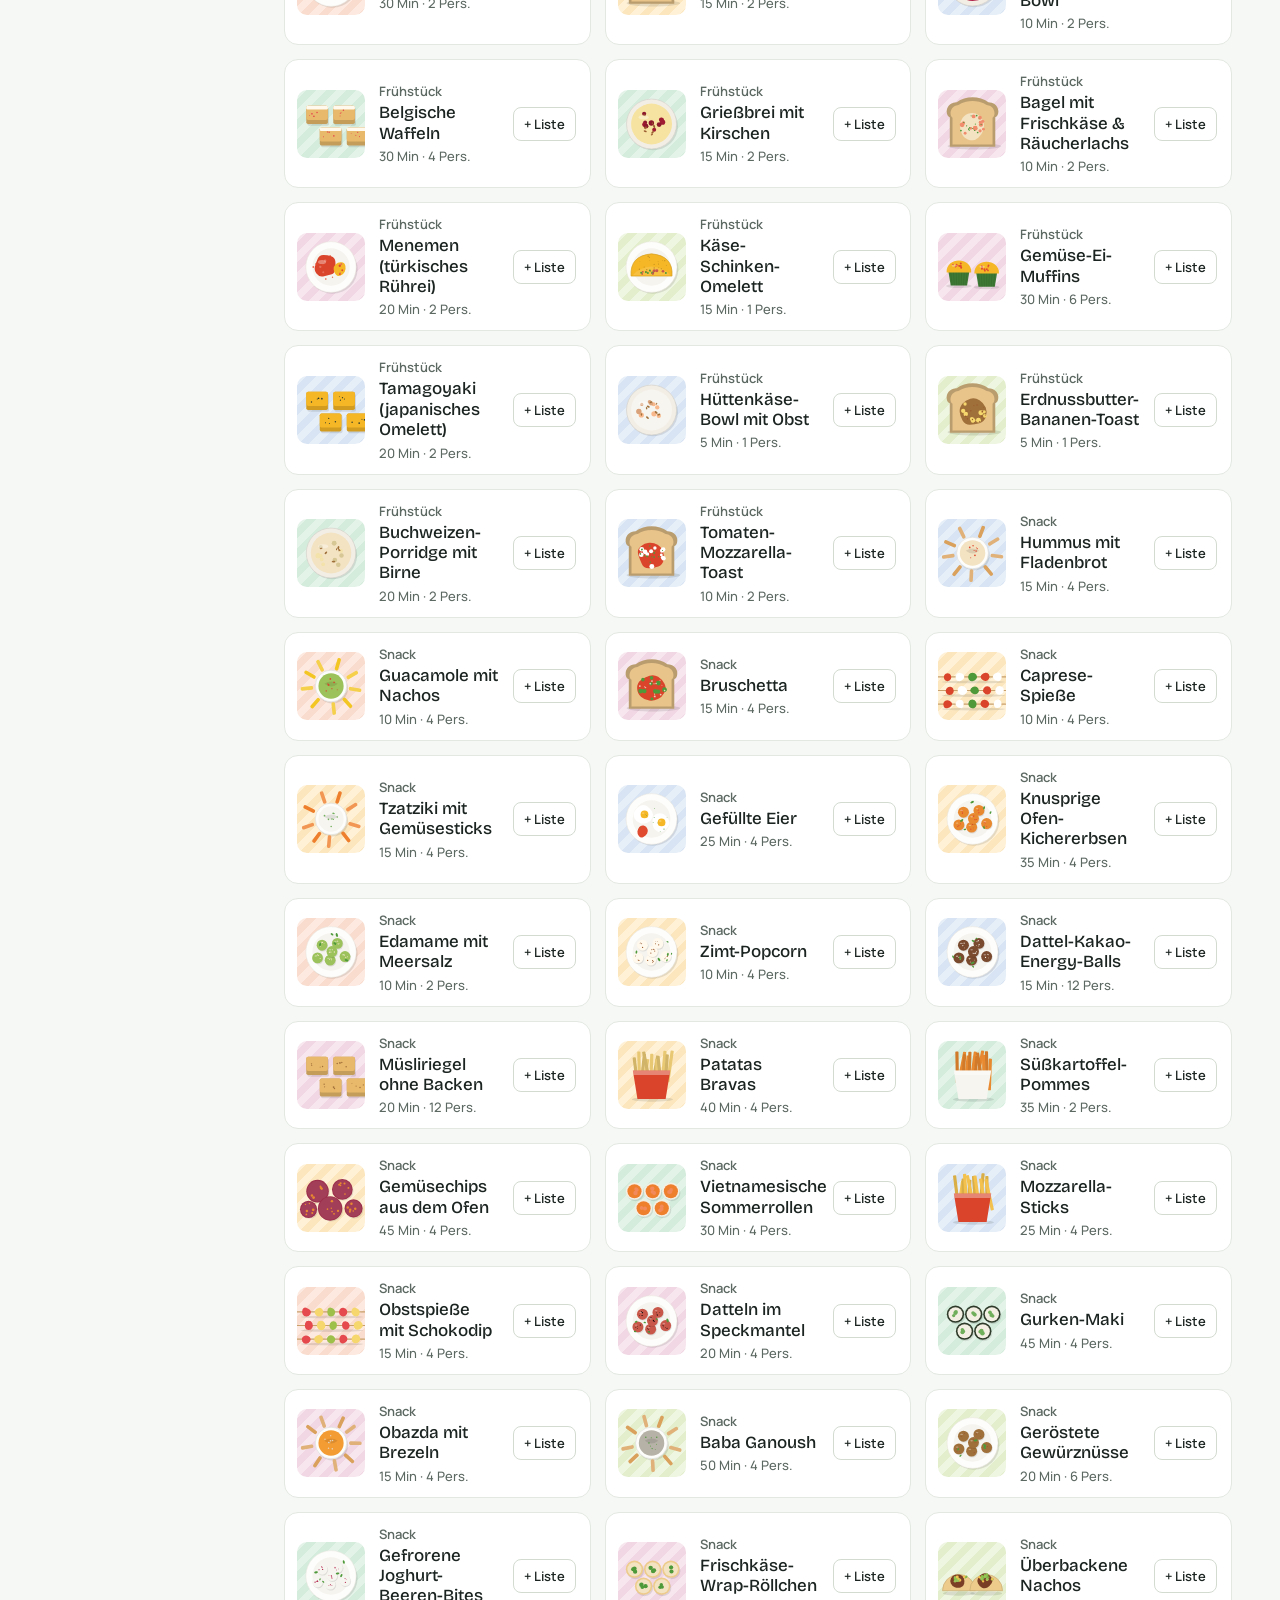
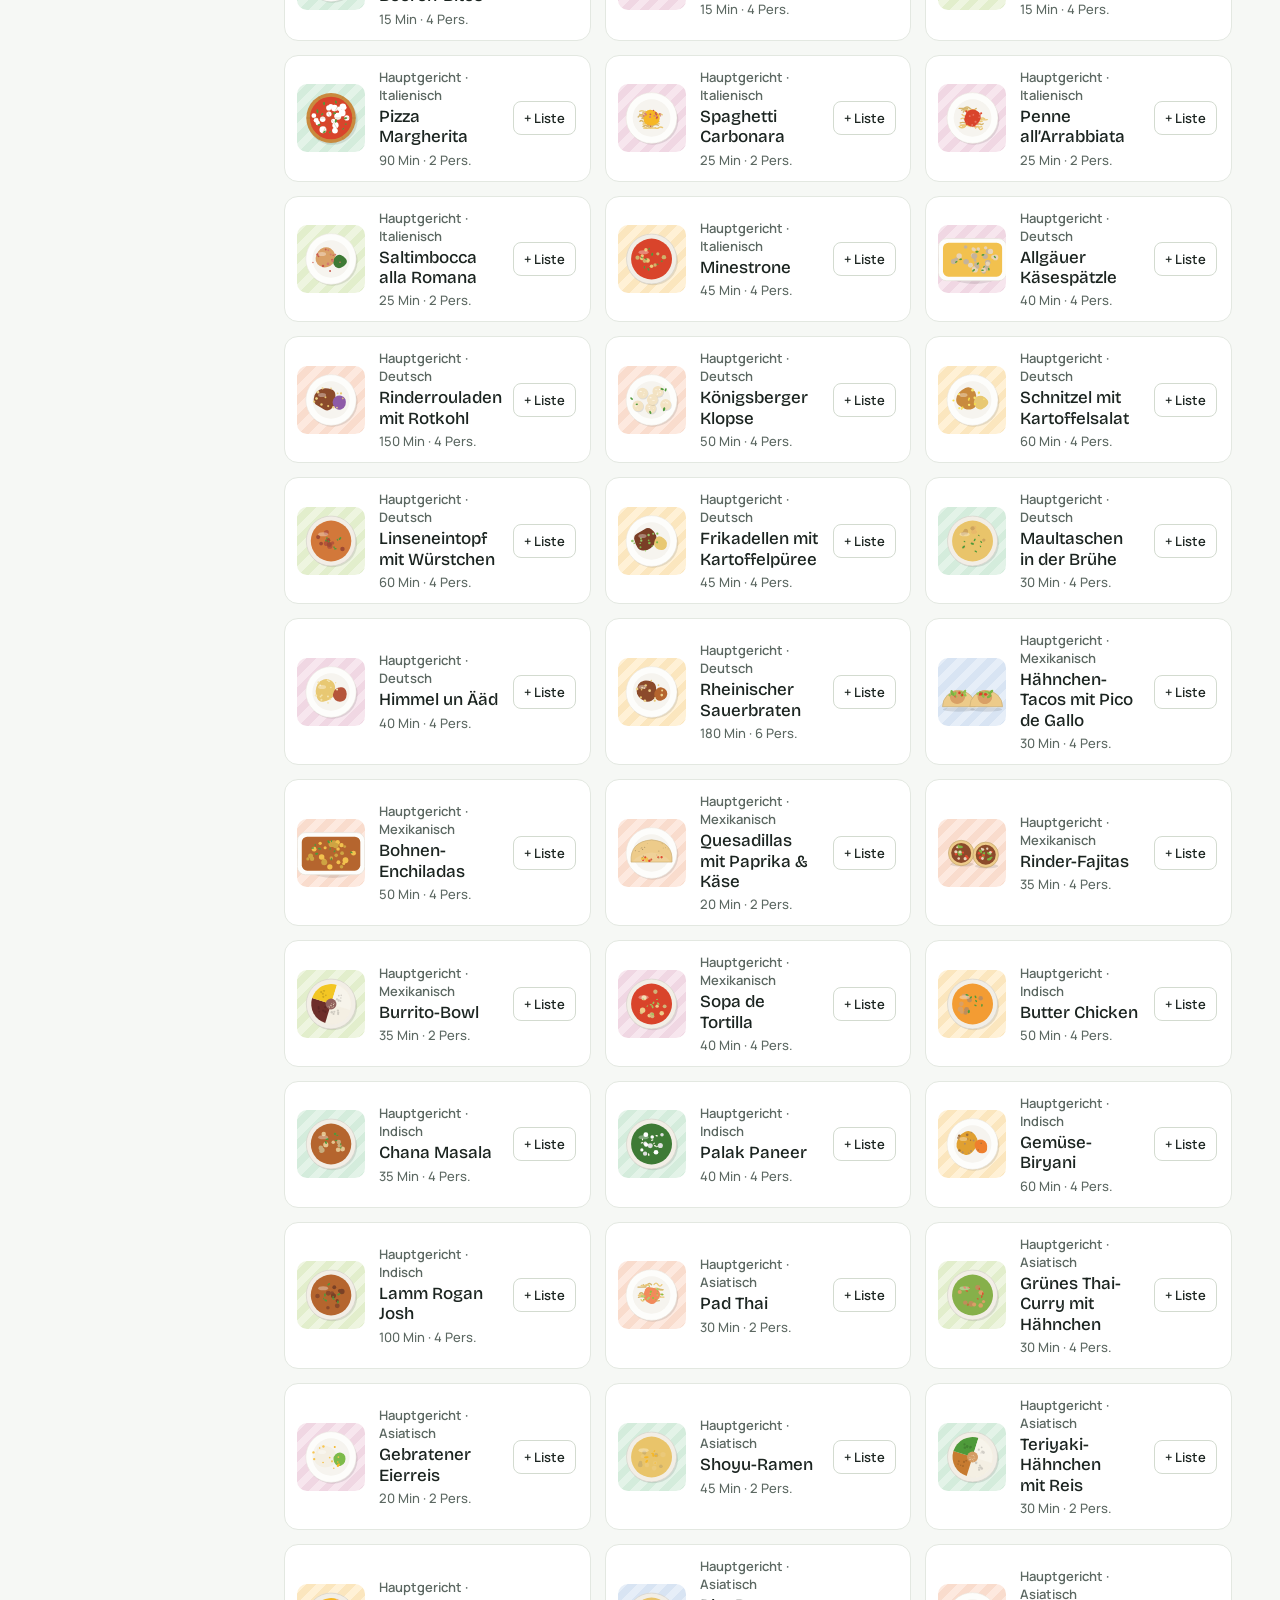
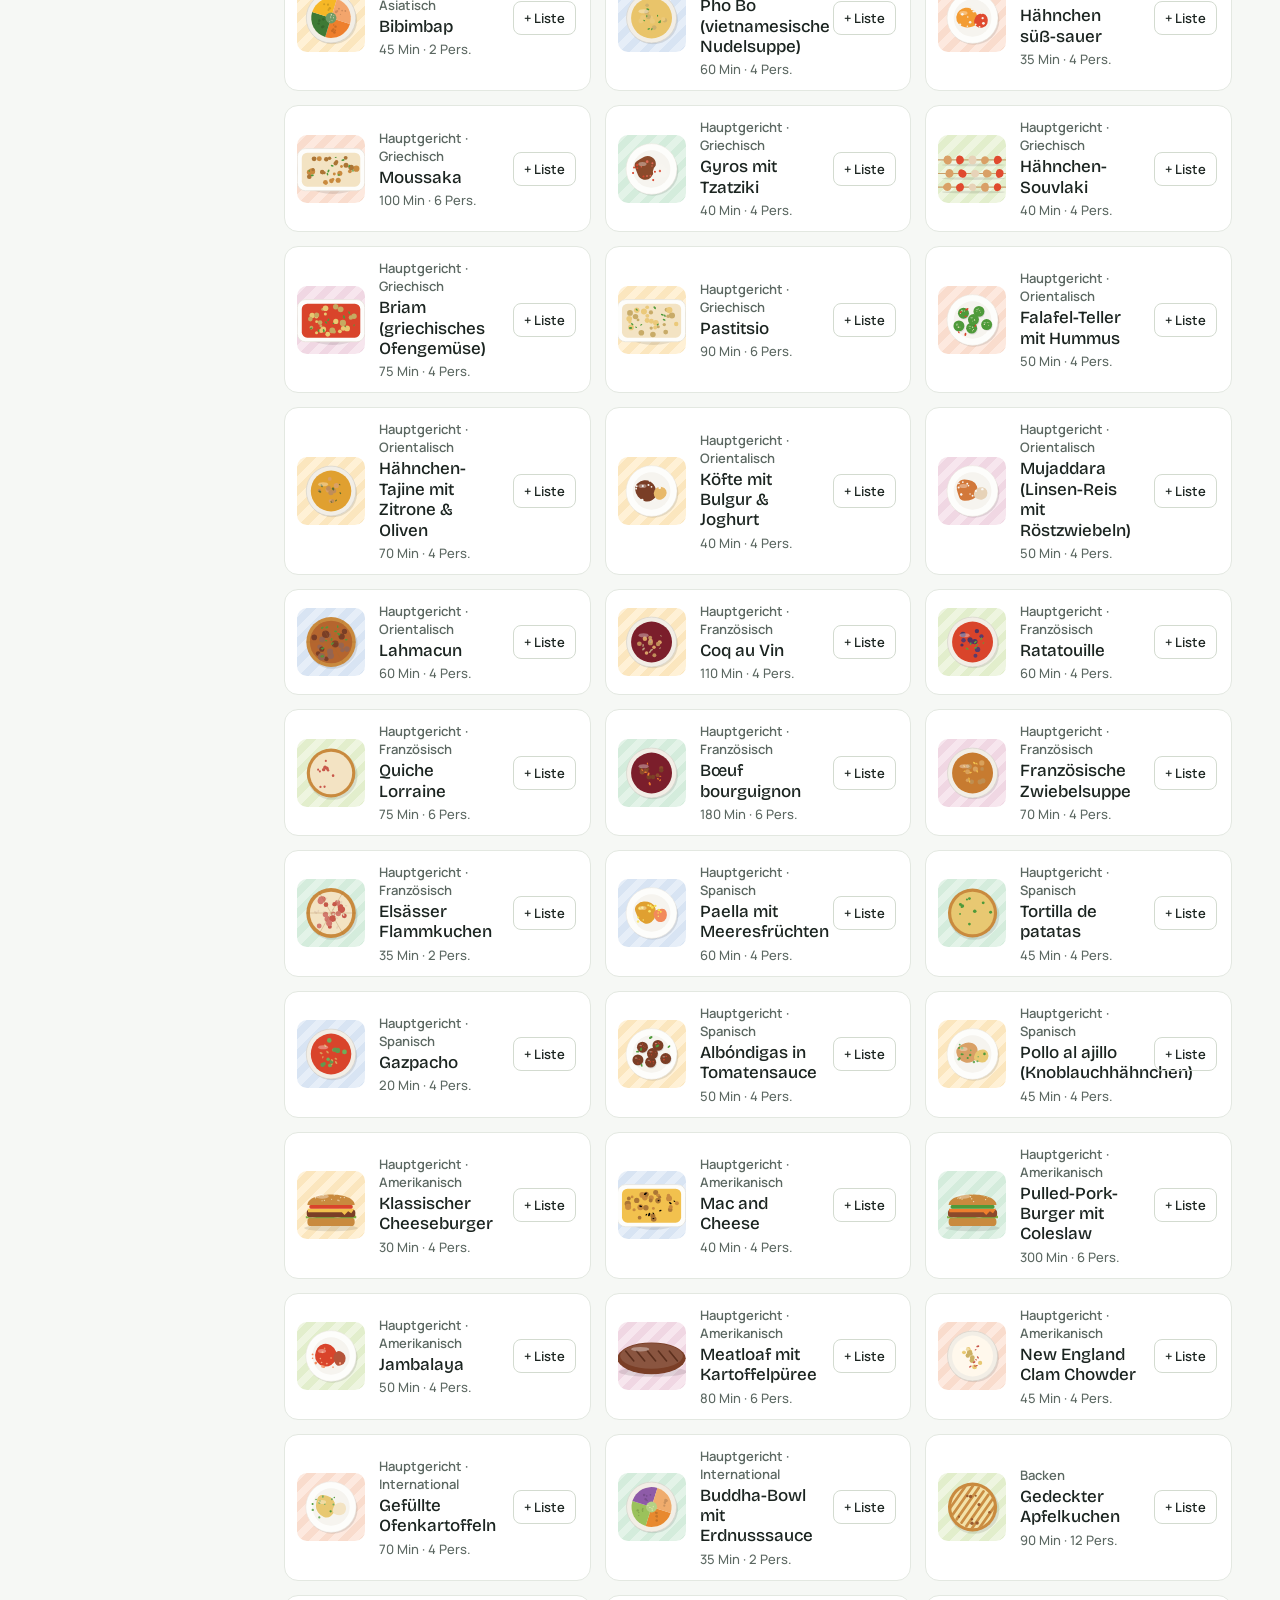
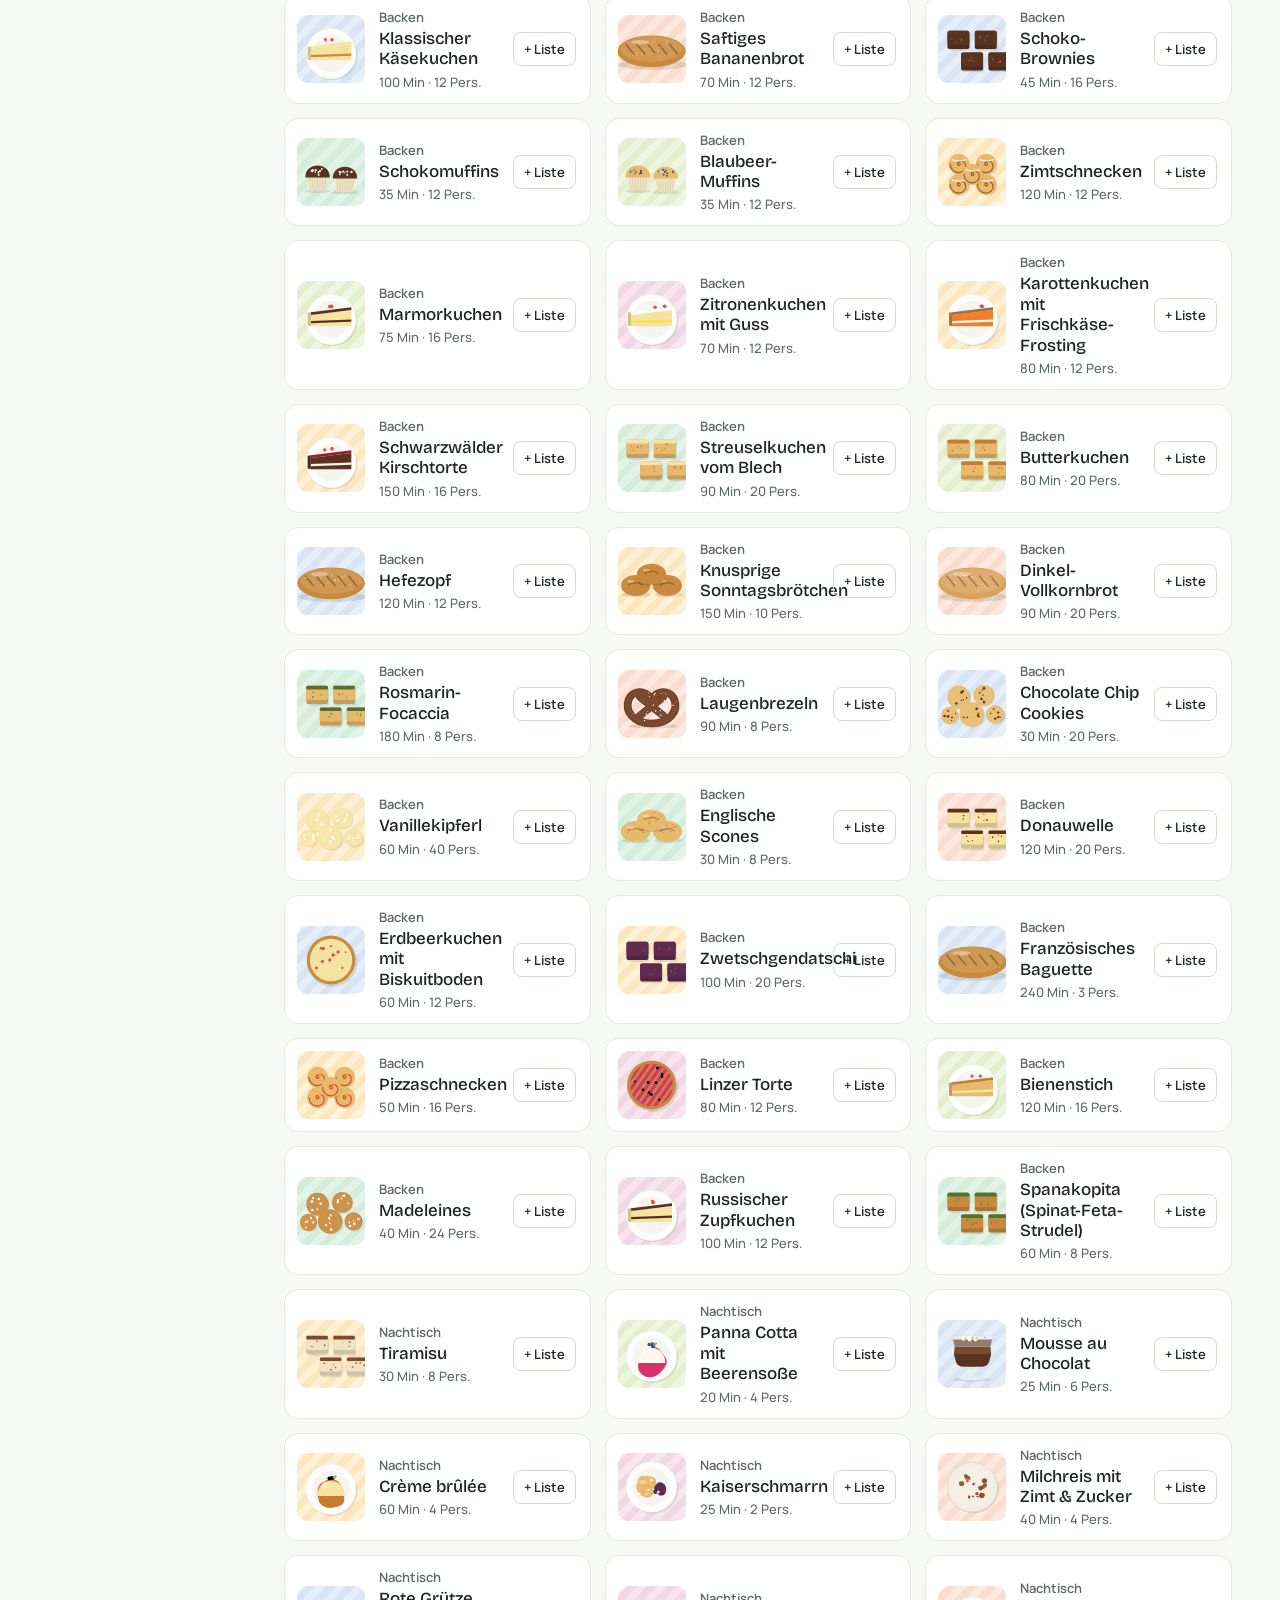
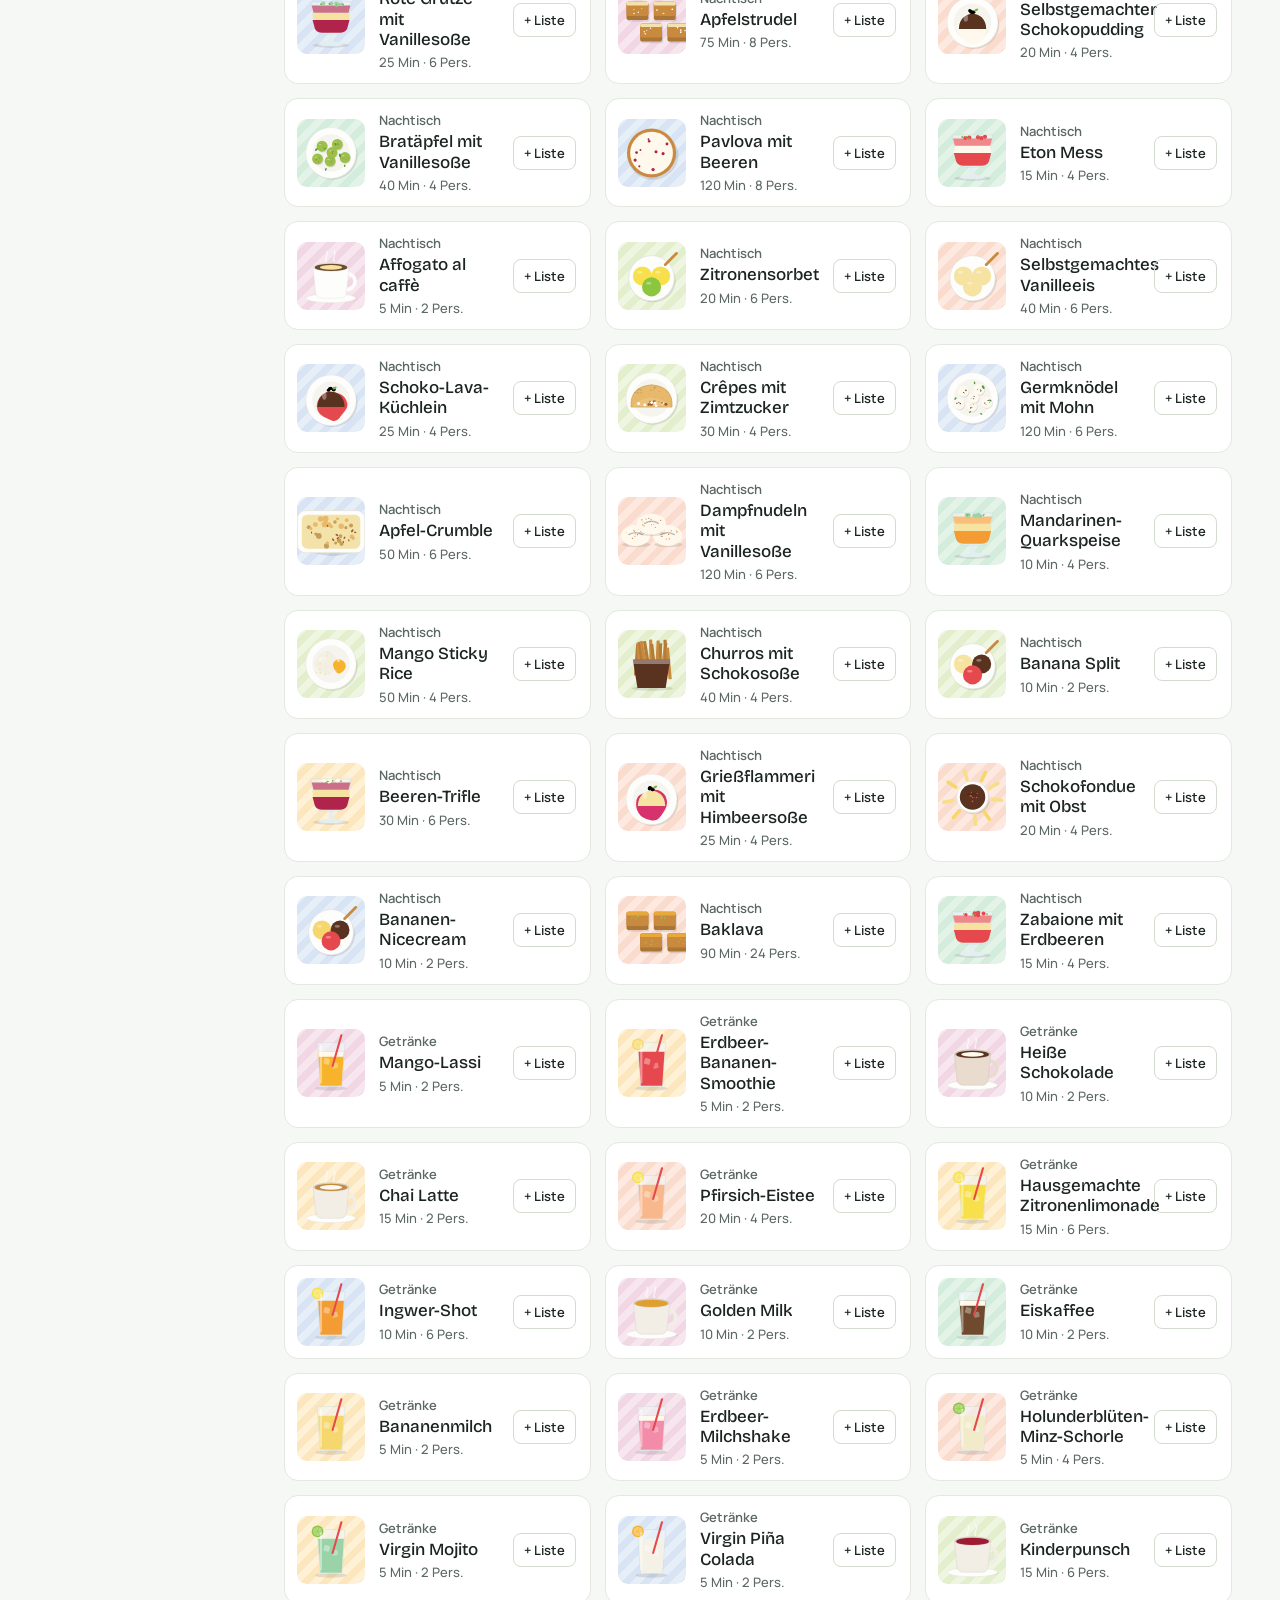
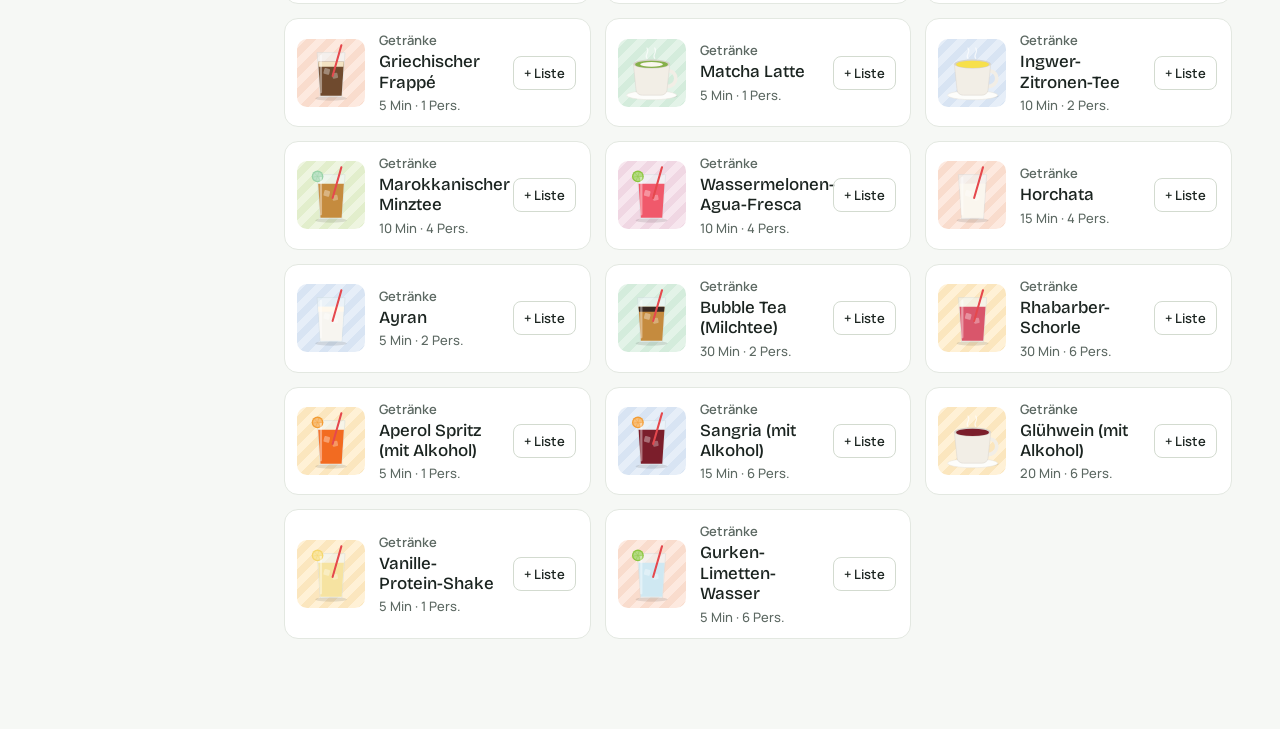
==== commit 233bca5d: "Rezeptbuch: Nachtisch & Getränke, ~200 neue Rezepte, Küchenfilter und Bilder - Neue Kategorien Nacht" ====
--- a/index.html
+++ b/index.html
@@ -18,11 +18,14 @@
   </main>
 </div>
 <nav class="tabbar" id="tabbar" aria-label="Bereiche"></nav>
+<div id="fab"></div>
 <div id="overlay"></div>
 <dialog id="dlg"><div id="dlg-body"></div></dialog>
 <div id="toast" role="status" aria-live="polite"></div>
 <noscript>Diese App benötigt JavaScript.</noscript>
 <script src="data.js"></script>
+<script src="rezepte.js"></script>
+<script src="bilder.js"></script>
 <script src="logic.js"></script>
 <script src="order.js"></script>
 <script src="app.js"></script>
--- a/style.css
+++ b/style.css
@@ -49,9 +49,11 @@
 .ph>div{display:flex;flex-direction:column;gap:6px} .ph p{margin:0;color:var(--muted)}
 .search{width:300px;background:var(--card);padding:11px 14px}
 
+.fab{position:fixed;right:28px;bottom:28px;z-index:20;border:0;cursor:pointer;background:var(--ink);color:var(--bg);padding:13px 14px 13px 18px;border-radius:999px;display:flex;gap:10px;align-items:center;font:600 14px var(--body);box-shadow:0 14px 30px -12px rgba(20,35,28,.5)}
+.fab:hover{background:var(--ink2)} .fab span{background:var(--acc);color:var(--acc-ink);border-radius:999px;padding:3px 9px;font-size:12px}
 
 @media (max-width:999px){
-  .shell{grid-template-columns:minmax(0,1fr)} .side{display:none}
+  .shell{grid-template-columns:minmax(0,1fr)} .side,.fab{display:none}
   main{padding:18px 16px 110px}
   h1{font-size:32px} .search{width:100%}
   .mtop{display:flex;justify-content:space-between;align-items:center;margin-bottom:22px}
@@ -202,6 +204,10 @@
 
 /* ---------- Rezeptbuch: Bibliothek ---------- */
 .fchips{margin-bottom:24px}
+.kchips{margin-top:-12px;align-items:center;padding:12px 14px;background:var(--side);border-radius:14px}
+.kchips .flabel{margin:0 4px 0 0}
+.kchips button{font-size:13px;padding:5px 12px;background:var(--card)}
+.kchips button i{font-style:normal;opacity:.6;margin-left:2px}
 .bgrid{display:grid;grid-template-columns:repeat(auto-fill,minmax(min(300px,100%),1fr));gap:14px}
 .bcard{cursor:pointer;background:var(--card);border:1px solid var(--line);border-radius:14px;padding:12px 14px 12px 12px;display:flex;gap:14px;align-items:center;transition:transform .15s,box-shadow .15s}
 .bcard:hover{transform:translateY(-1px);box-shadow:0 8px 20px -14px rgba(20,50,35,.35)}
@@ -308,7 +314,7 @@
 @media (max-width:999px){#toast{bottom:96px}}
 
 @media print{
-  .side,.mtop,.tabbar,#overlay,.ph,.noprint,#toast,dialog,.card:not(.printable){display:none!important}
+  .side,.mtop,.tabbar,#fab,#overlay,.ph,.noprint,#toast,dialog,.card:not(.printable){display:none!important}
   /* Einkaufsliste als Zettel zum Abhaken: leere Kästchen, Menge vor Artikel, zwei Spalten, ohne Preise */
   @page{margin:14mm 16mm}
   html,body{background:#fff!important}
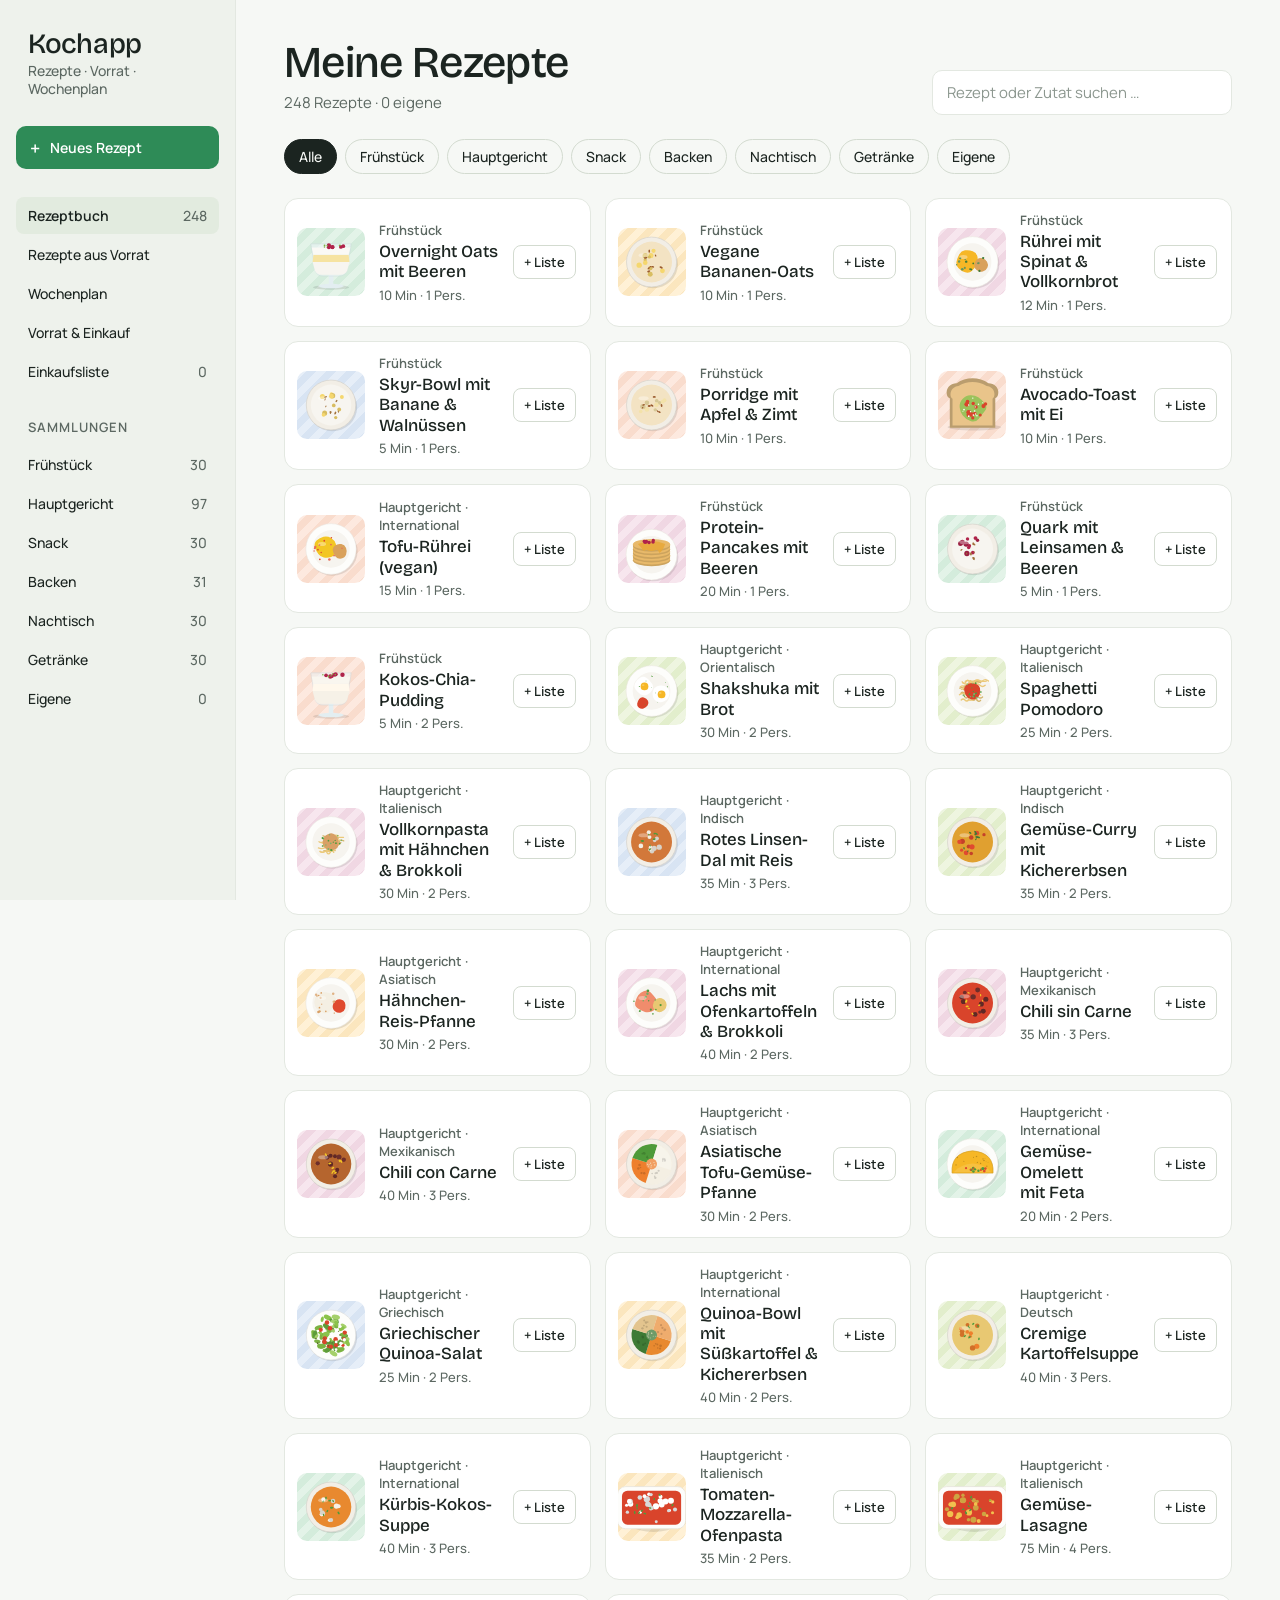
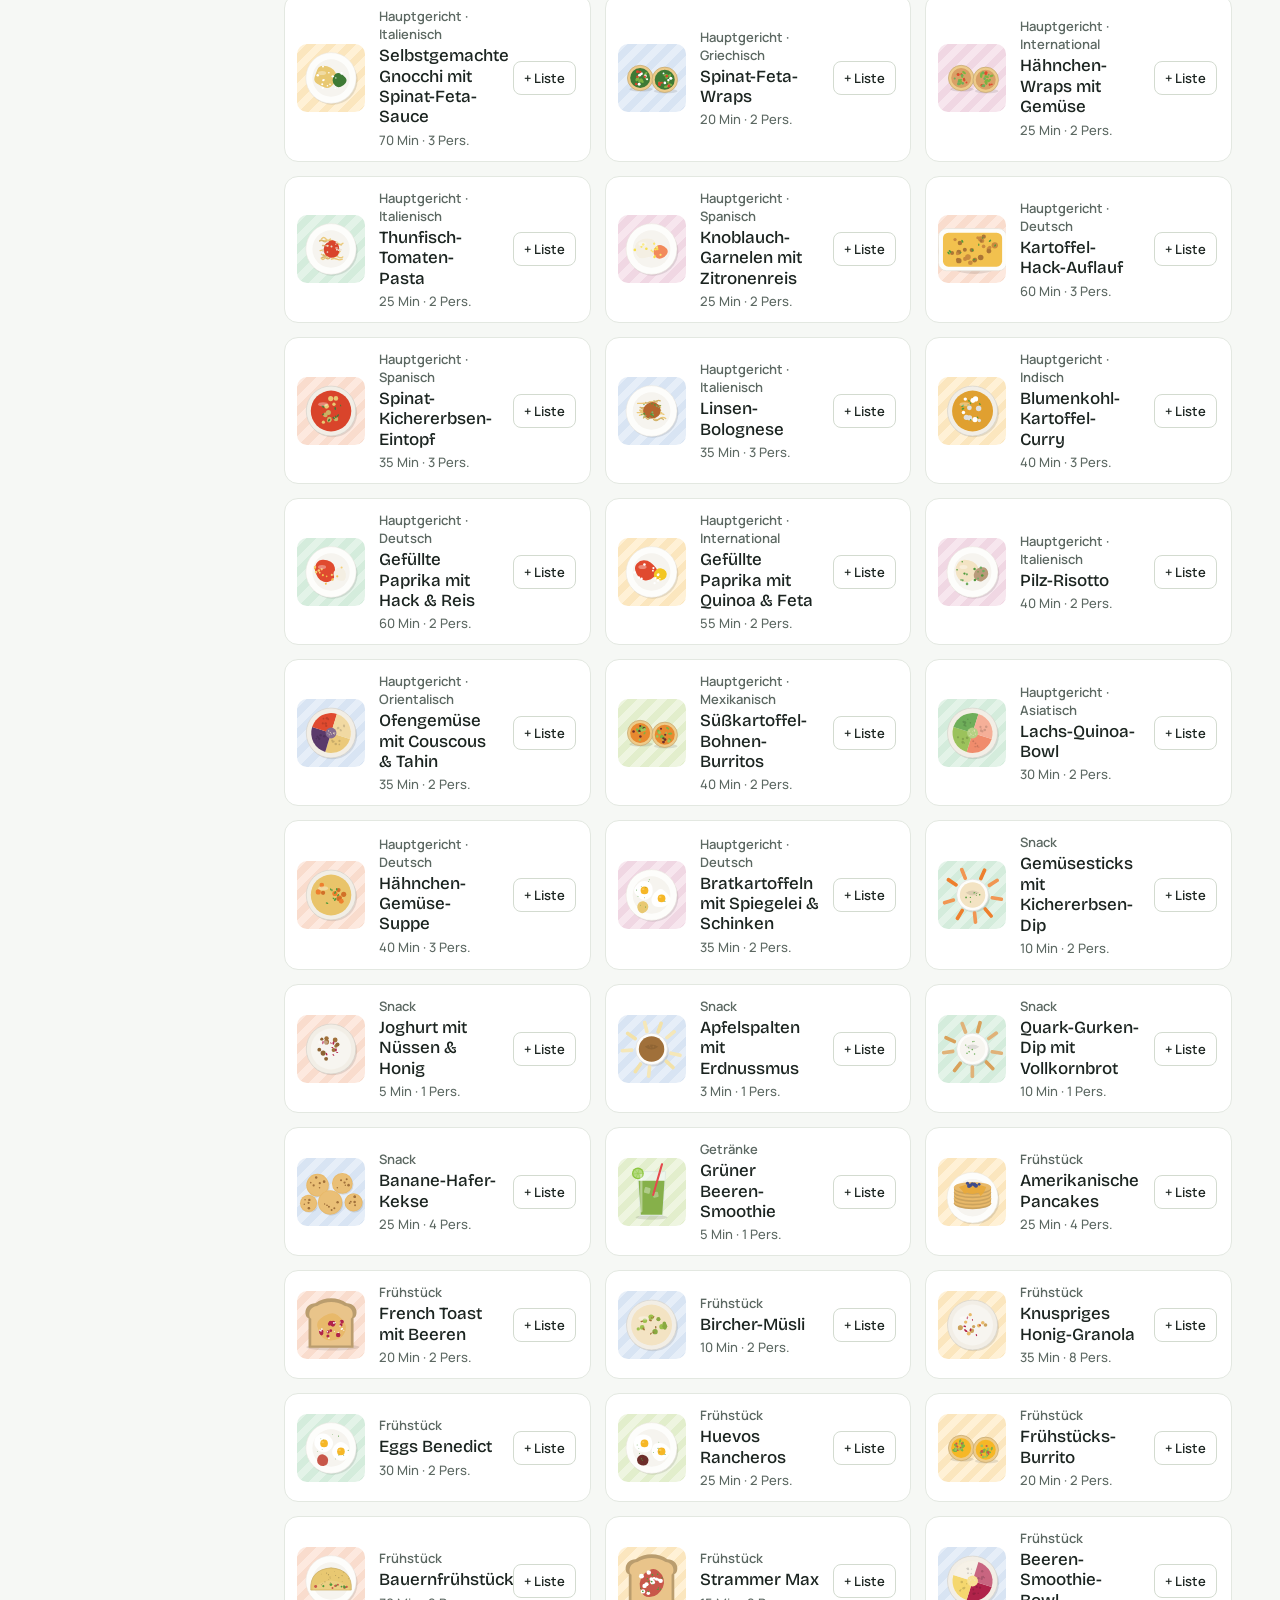
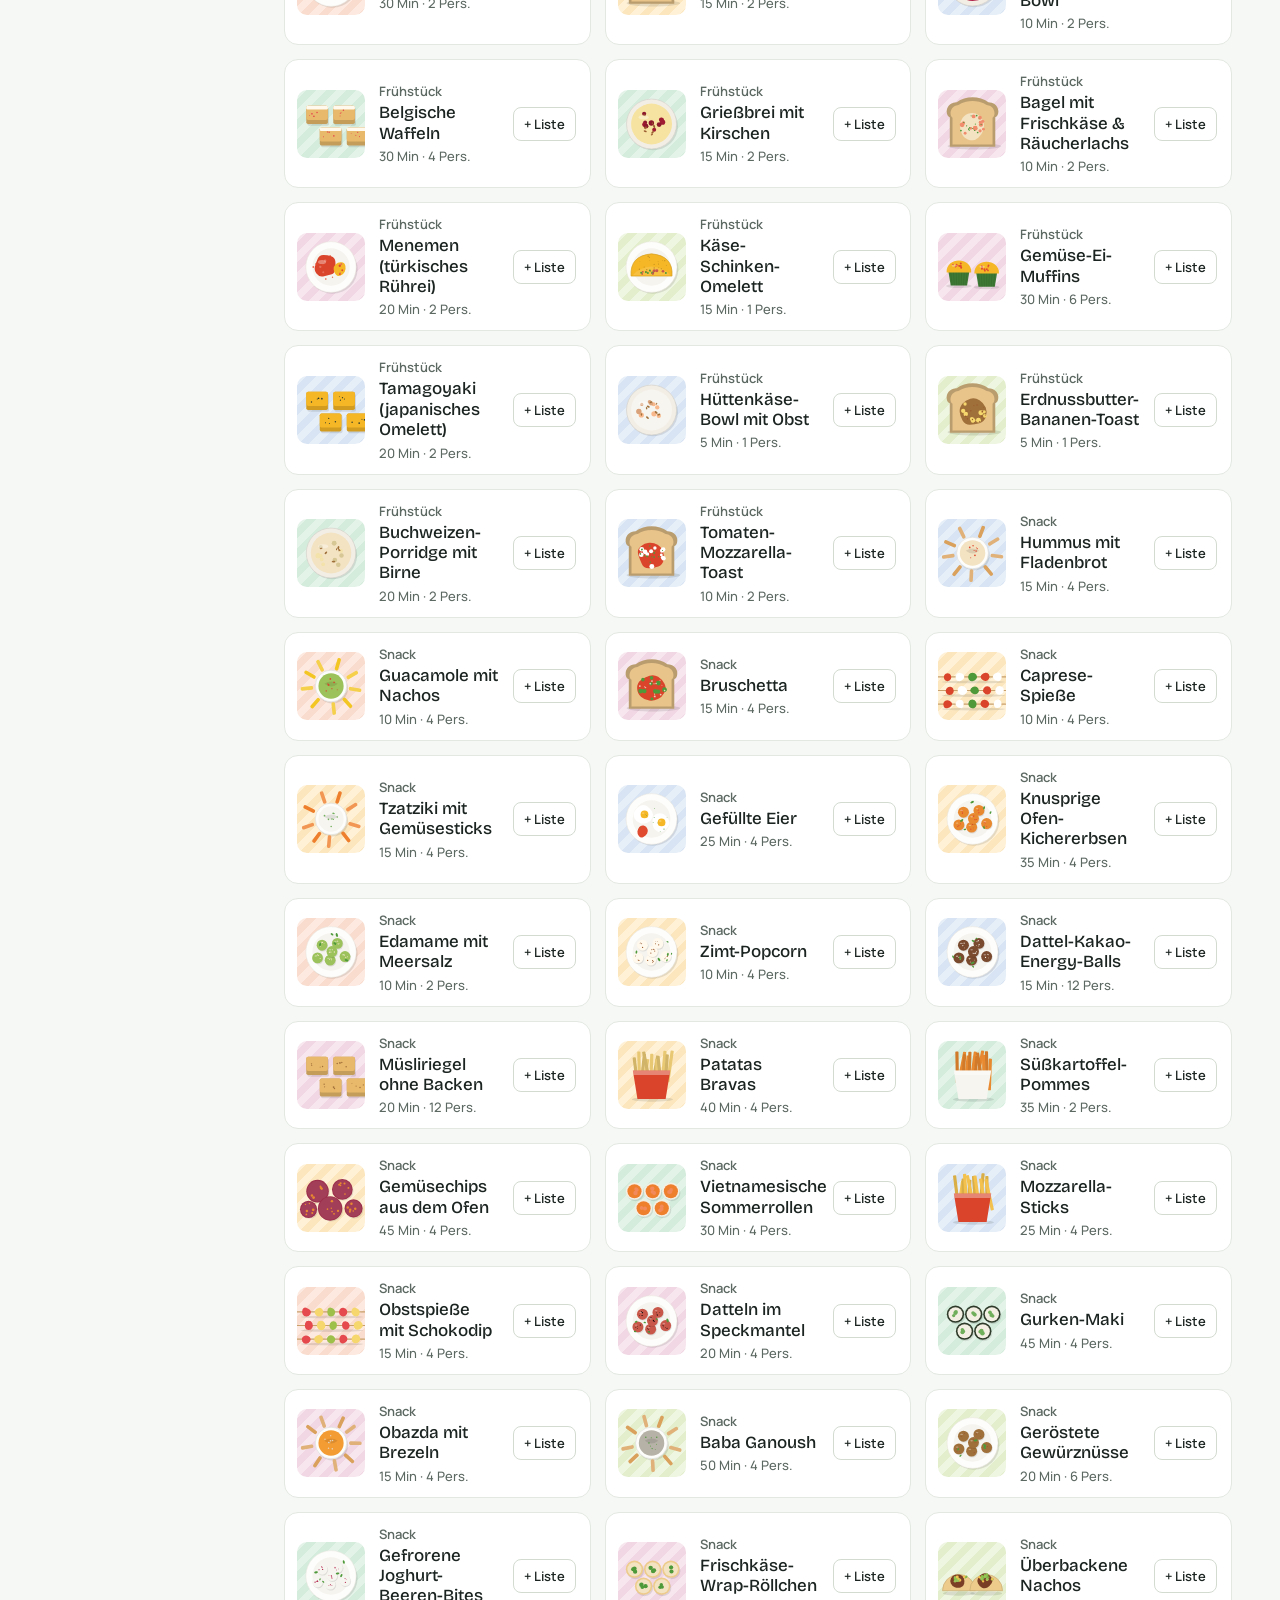
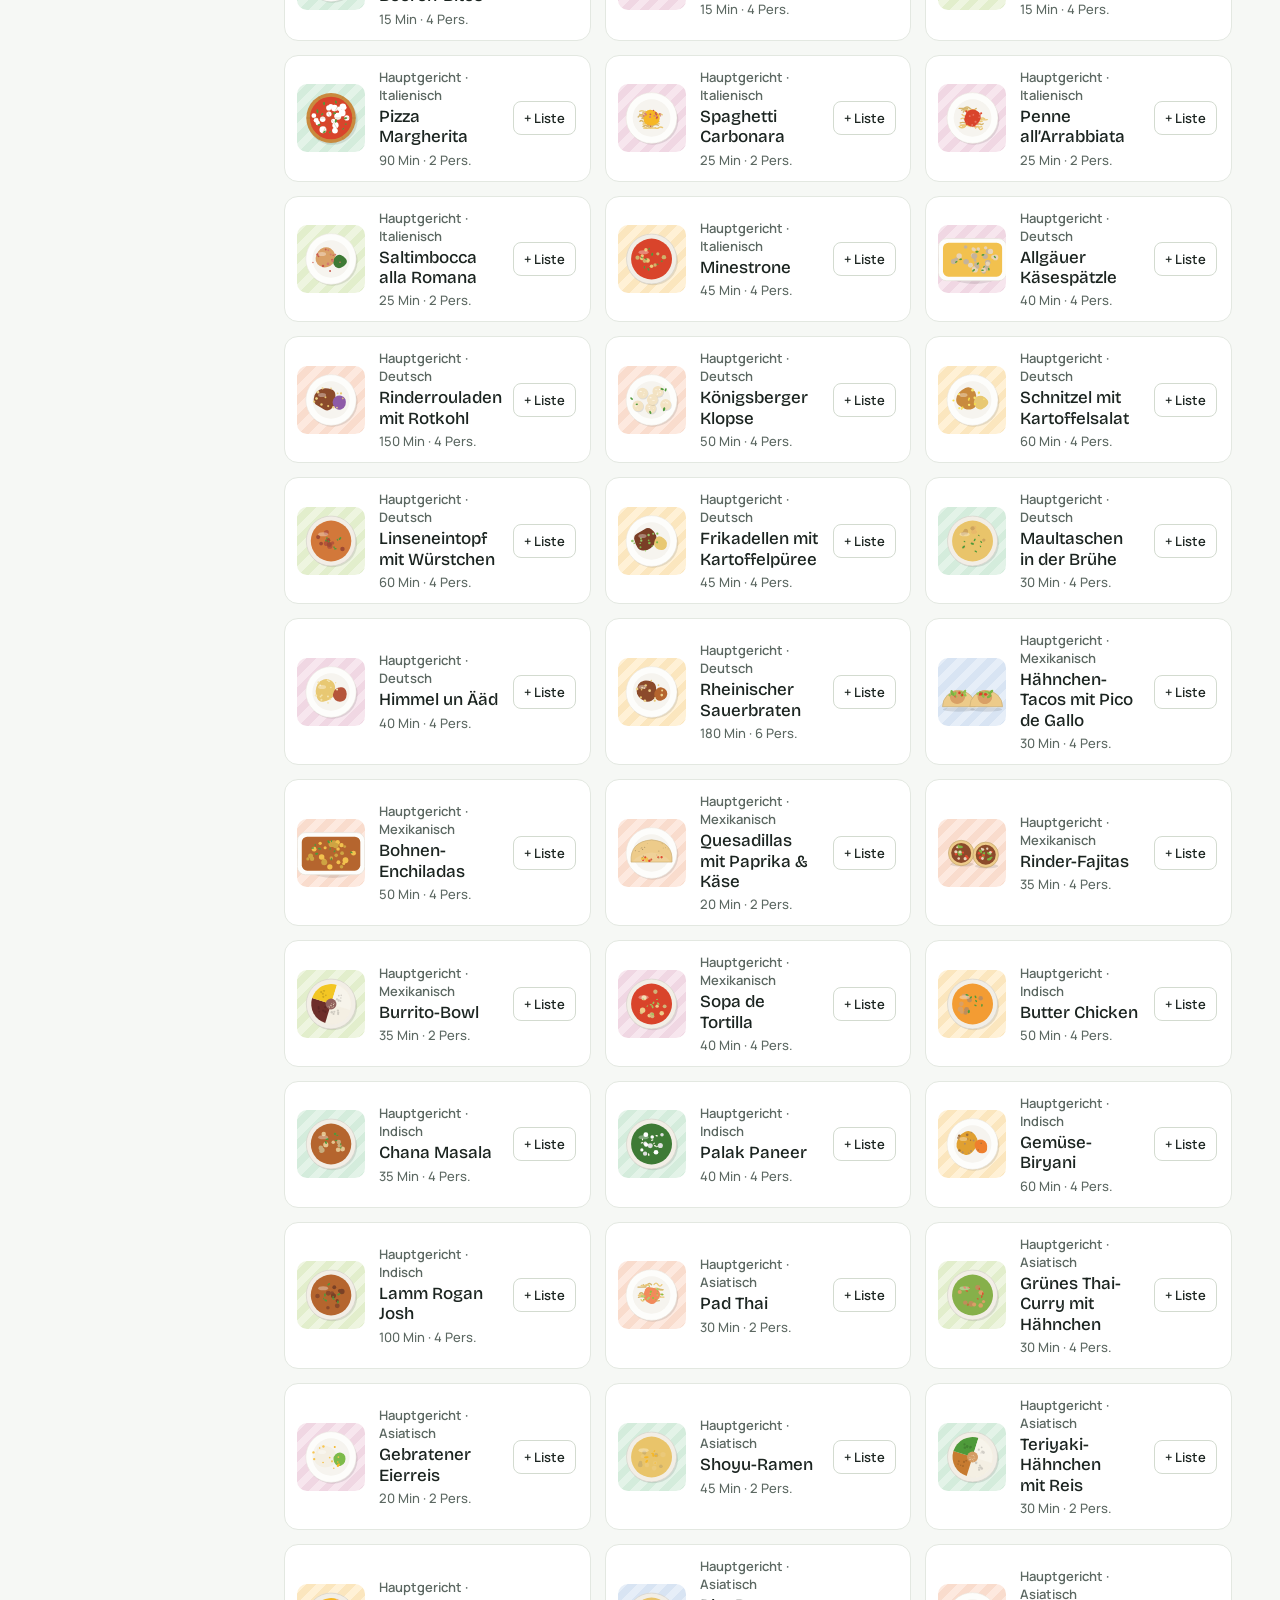
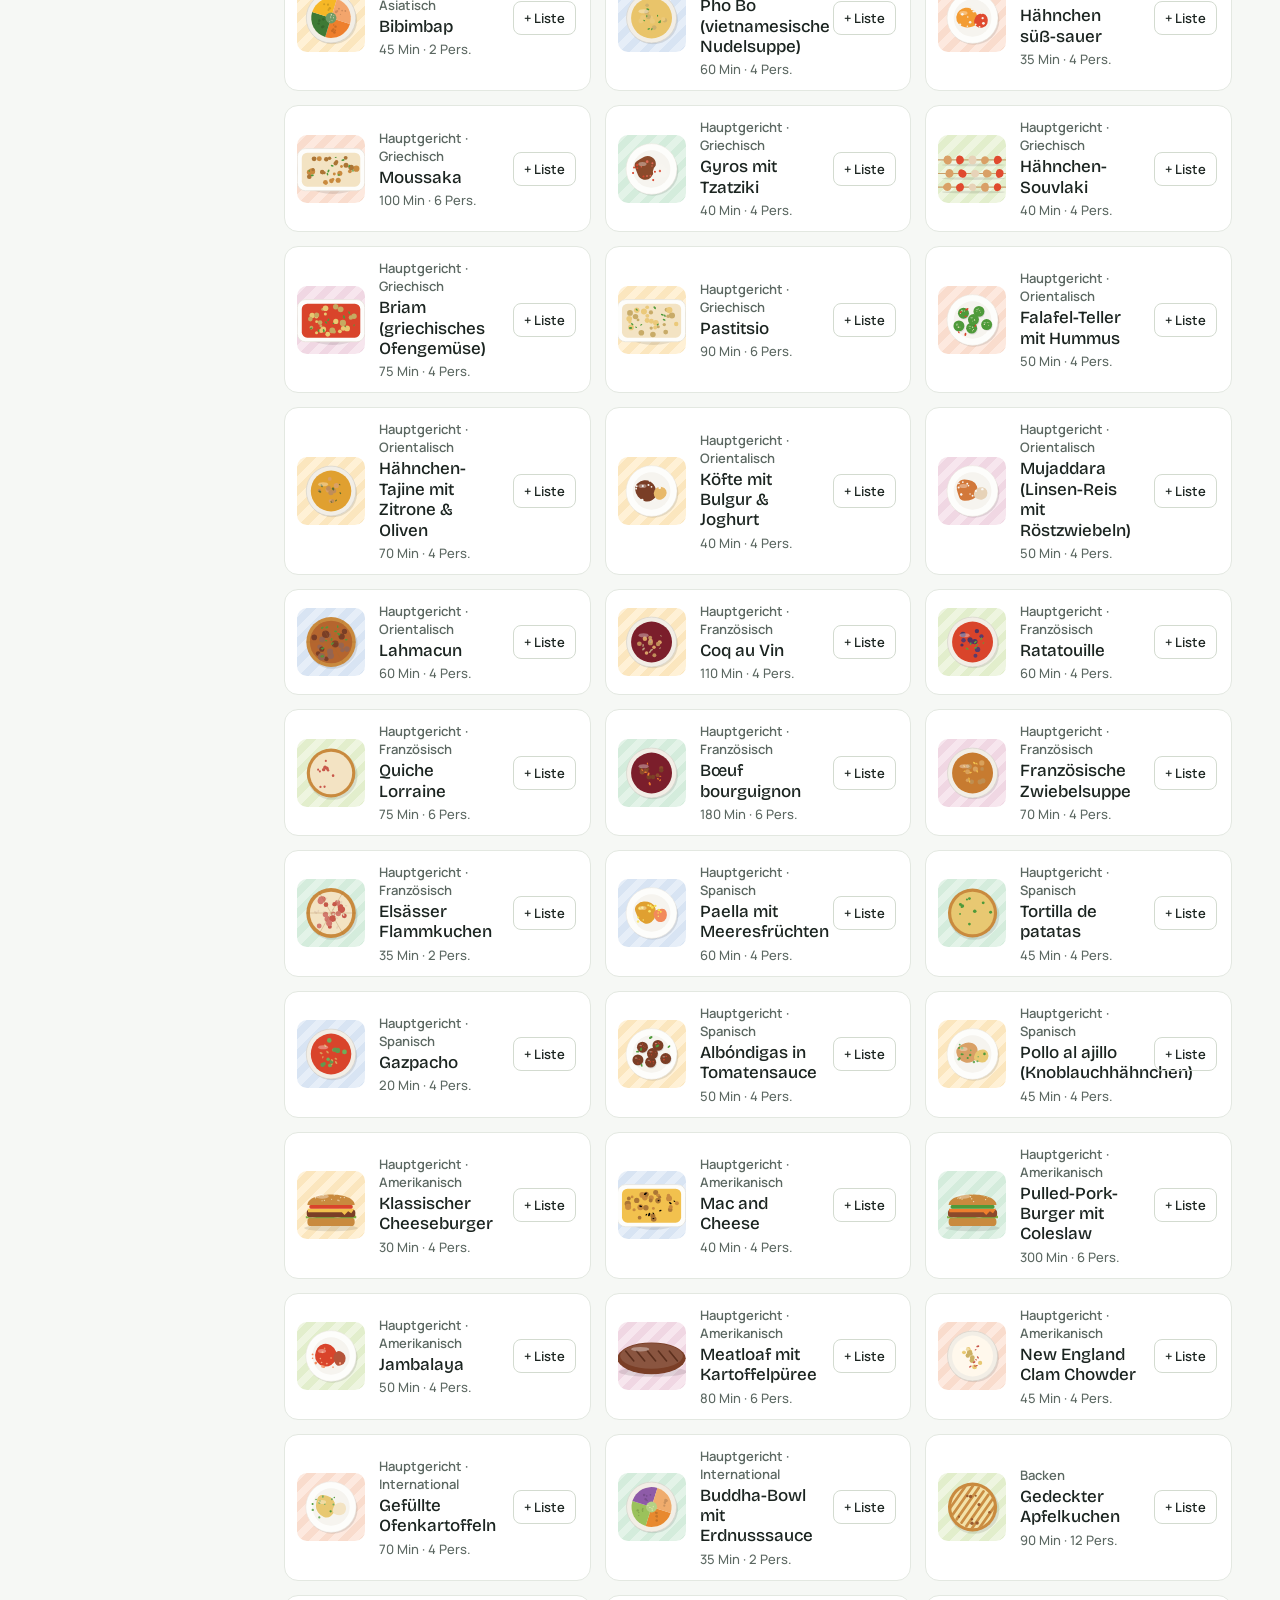
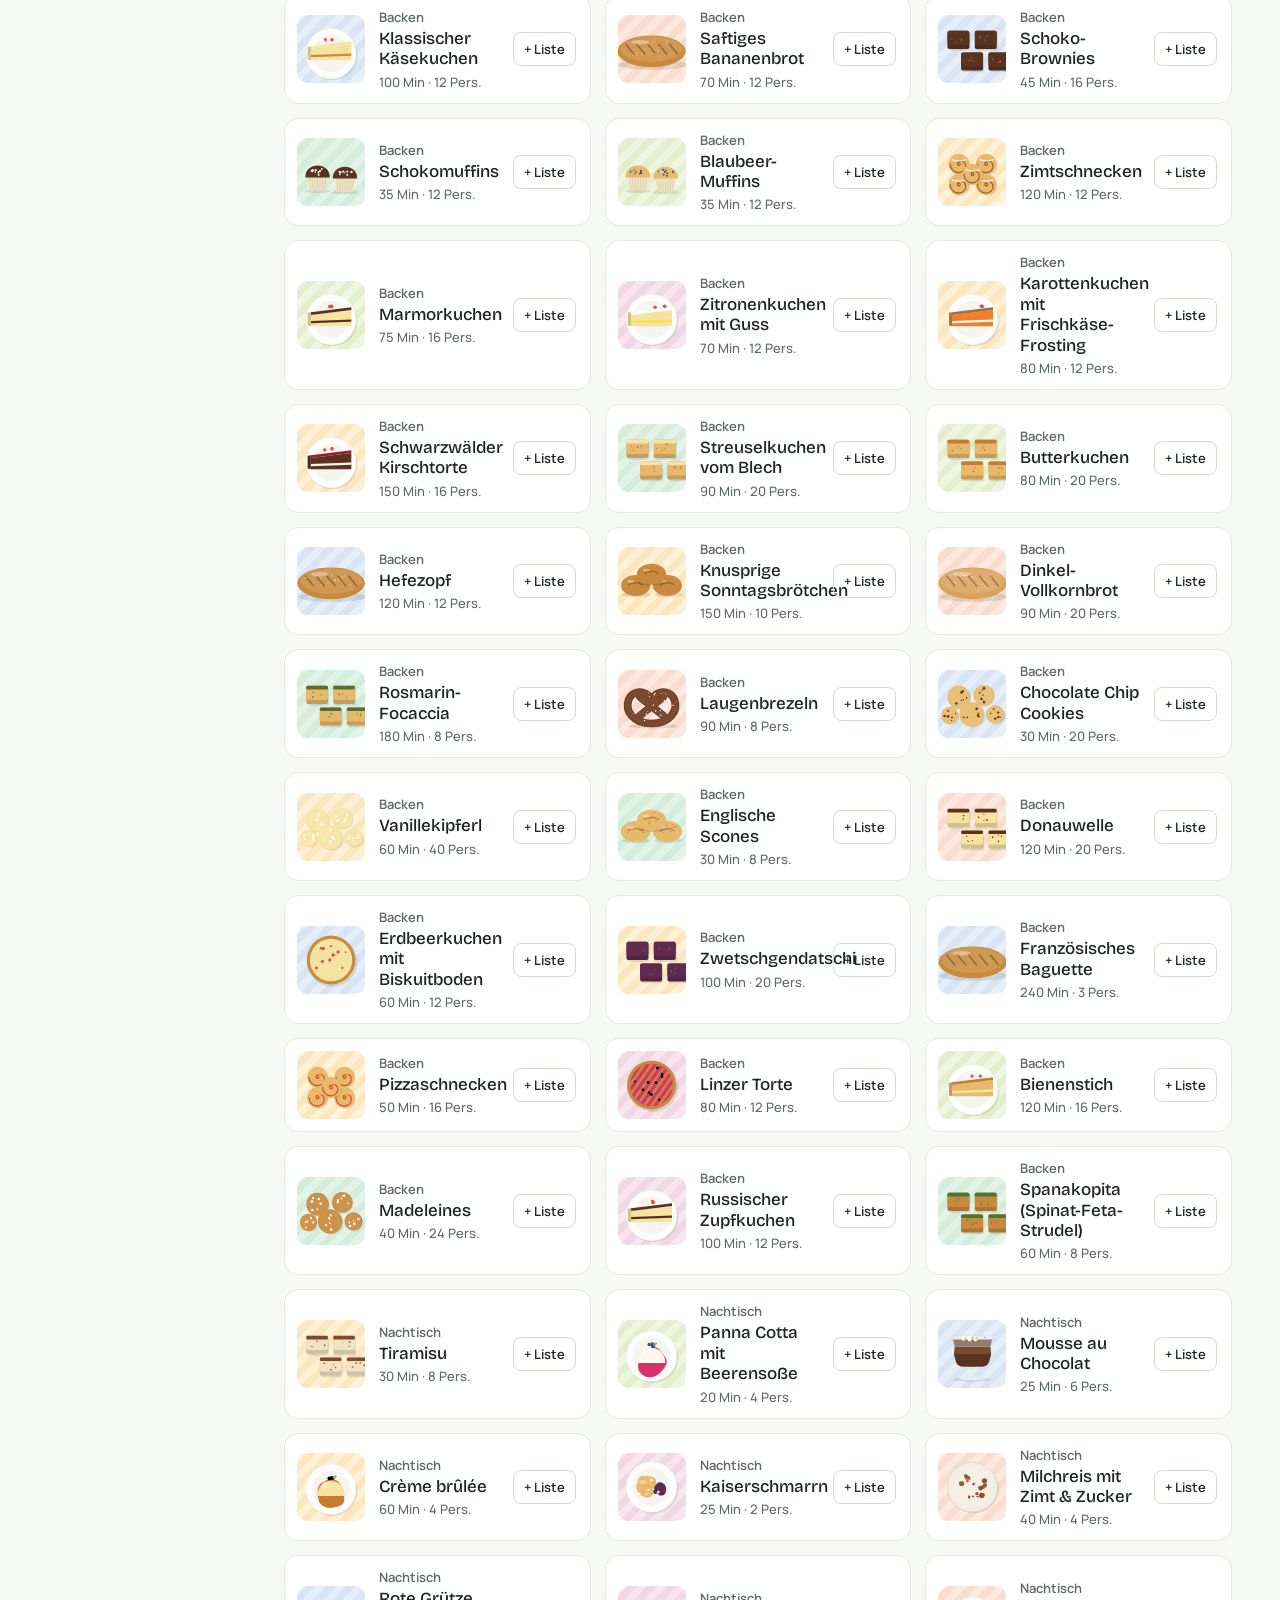
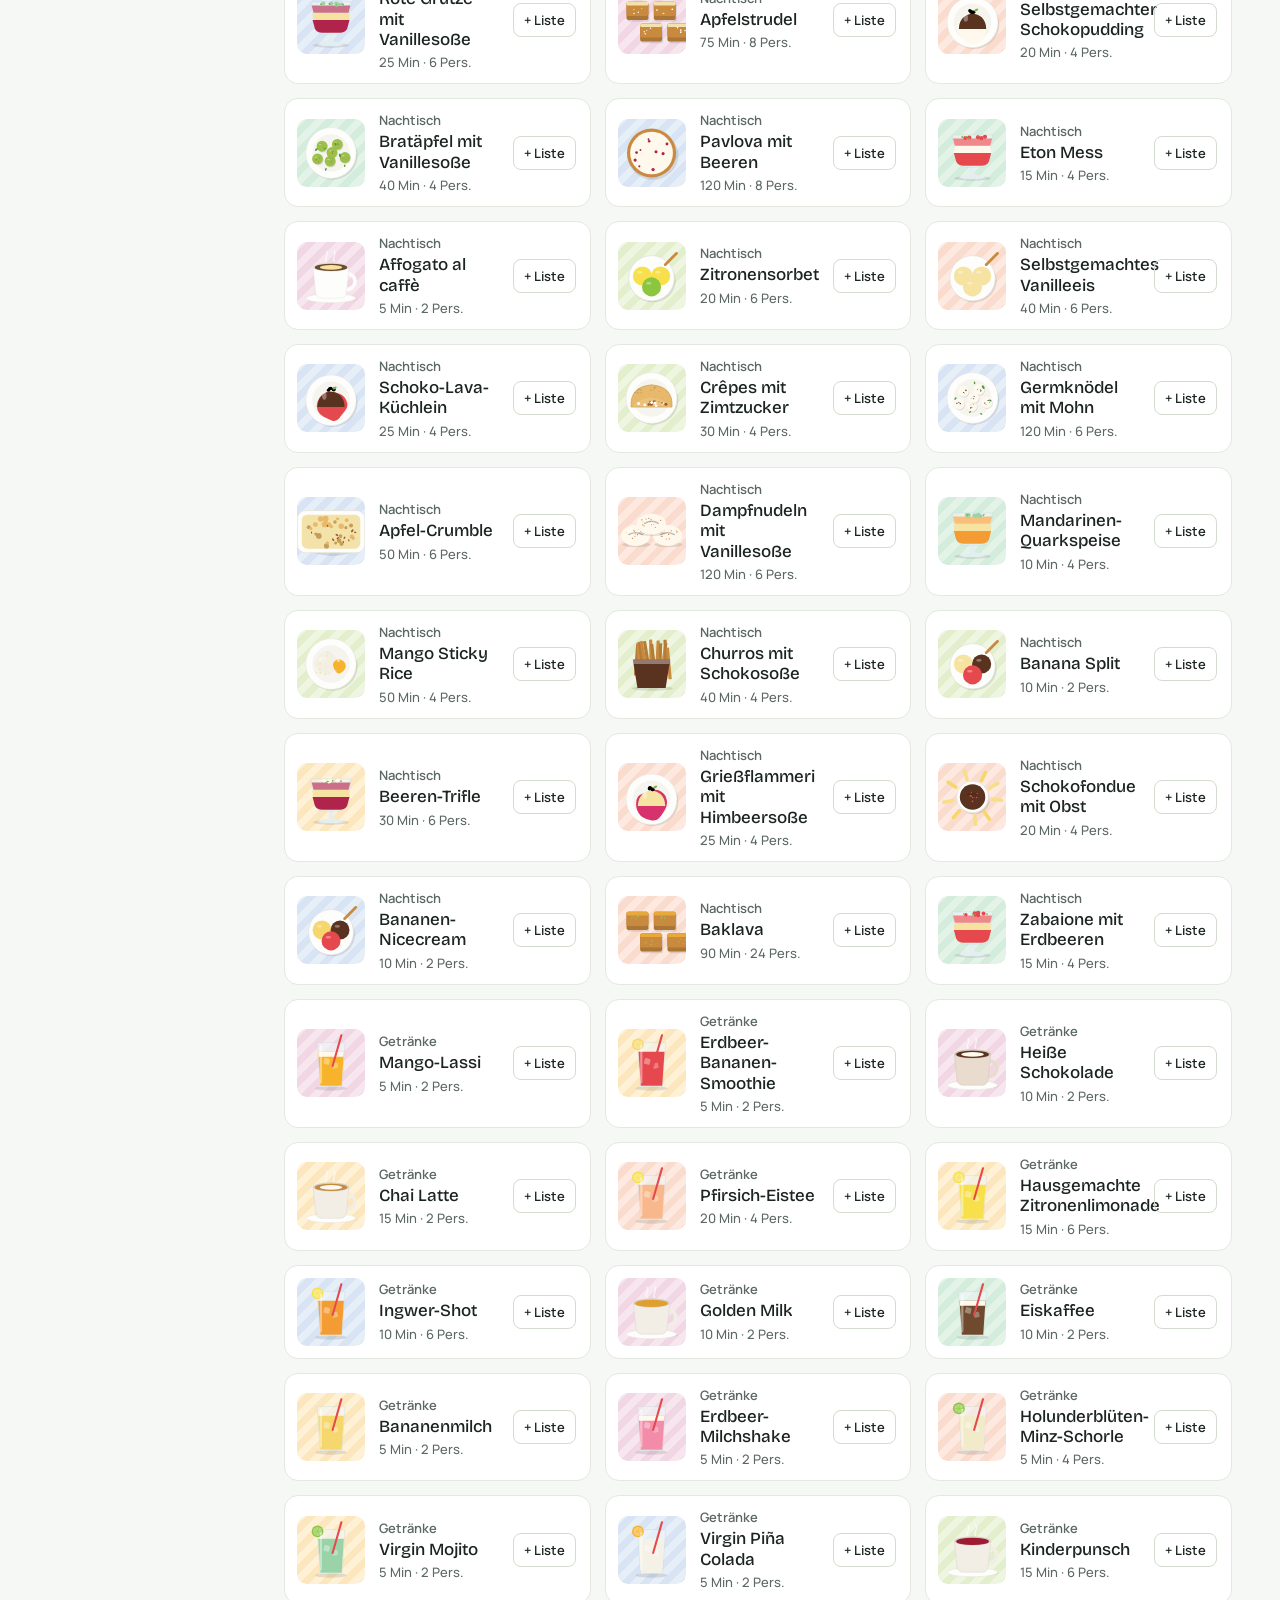
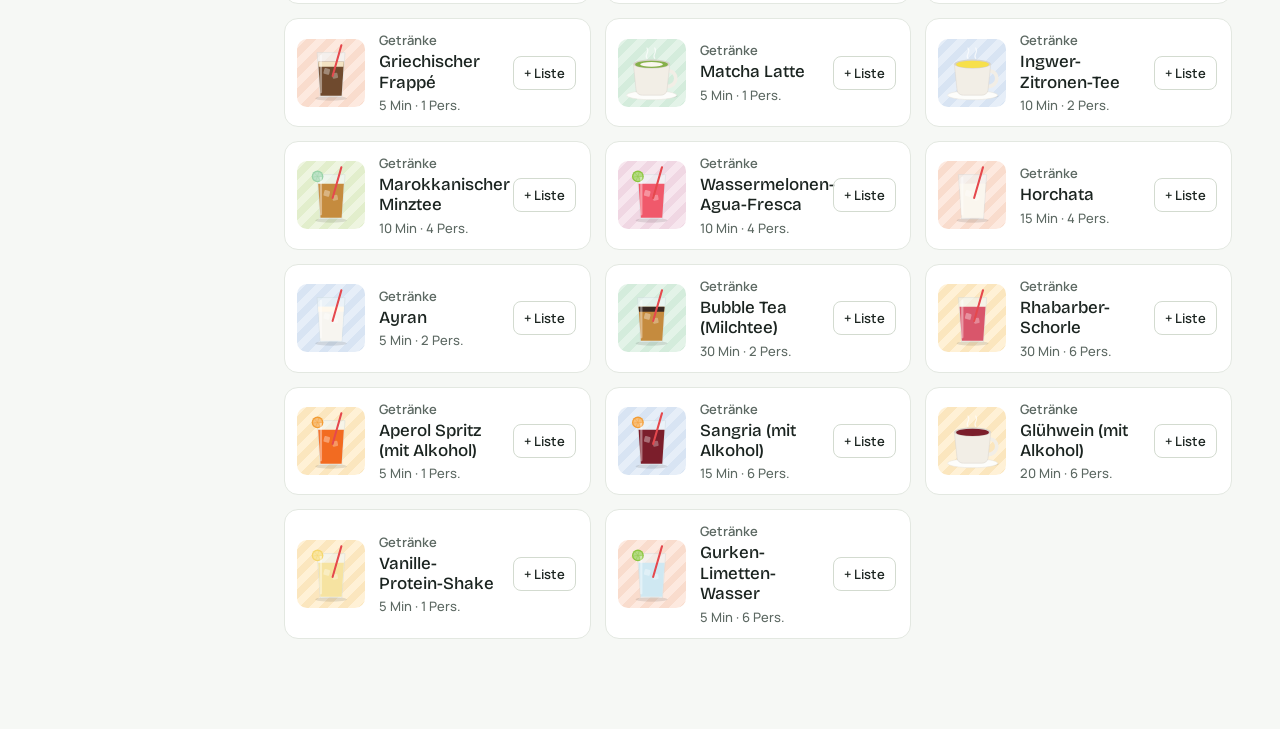
==== commit ec358c09: "Merge main in Mareike: Rezeptbuch-Erweiterung mit neuen Nährwerten zusammenführen - Konflikte in app" ====
--- a/index.html
+++ b/index.html
@@ -18,7 +18,6 @@
   </main>
 </div>
 <nav class="tabbar" id="tabbar" aria-label="Bereiche"></nav>
-<div id="fab"></div>
 <div id="overlay"></div>
 <dialog id="dlg"><div id="dlg-body"></div></dialog>
 <div id="toast" role="status" aria-live="polite"></div>
--- a/style.css
+++ b/style.css
@@ -49,11 +49,9 @@
 .ph>div{display:flex;flex-direction:column;gap:6px} .ph p{margin:0;color:var(--muted)}
 .search{width:300px;background:var(--card);padding:11px 14px}
 
-.fab{position:fixed;right:28px;bottom:28px;z-index:20;border:0;cursor:pointer;background:var(--ink);color:var(--bg);padding:13px 14px 13px 18px;border-radius:999px;display:flex;gap:10px;align-items:center;font:600 14px var(--body);box-shadow:0 14px 30px -12px rgba(20,35,28,.5)}
-.fab:hover{background:var(--ink2)} .fab span{background:var(--acc);color:var(--acc-ink);border-radius:999px;padding:3px 9px;font-size:12px}
 
 @media (max-width:999px){
-  .shell{grid-template-columns:minmax(0,1fr)} .side,.fab{display:none}
+  .shell{grid-template-columns:minmax(0,1fr)} .side{display:none}
   main{padding:18px 16px 110px}
   h1{font-size:32px} .search{width:100%}
   .mtop{display:flex;justify-content:space-between;align-items:center;margin-bottom:22px}
@@ -142,6 +140,24 @@
 .st.miss{background:color-mix(in srgb,var(--low) 14%,transparent);color:var(--low)}
 .st.basic{background:var(--side);color:var(--muted)}
 
+/* ---------- Vorrat ---------- */
+.pbar{display:flex;justify-content:space-between;align-items:center;gap:12px 20px;flex-wrap:wrap;padding:14px 18px}
+.pbar .muted{margin-left:.4rem}
+.pbar-r{display:flex;align-items:center;gap:10px;flex-wrap:wrap} .pbar-r .btn.sm{margin:0}
+.prev b.bad{background:var(--warm-soft);color:var(--warm-ink)}
+.pgrid{display:flex;flex-direction:column;gap:16px}
+.pcat{display:flex;flex-direction:column;gap:8px}
+.pcat .slabel em{font-style:normal;background:var(--acc-soft);color:var(--acc-deep);border-radius:99px;padding:1px 8px;margin-left:4px;letter-spacing:0}
+.plist2{display:flex;flex-direction:column;gap:18px;margin:.4rem 0 1rem}
+.prow{display:grid;grid-template-columns:minmax(0,1fr) auto 6.5rem 28px;gap:10px;align-items:center;padding:6px 0;border-bottom:1px solid var(--line2)}
+.prow .nm{font-weight:500}
+.prow.open .nm{color:var(--ink2)}
+.prow .pstep{background:var(--side);padding:3px;gap:2px} .prow .pstep button{background:var(--card)} .prow .pstep button:hover{background:var(--hover)} .pstep input{width:4.2rem;padding:4px 6px;text-align:right;font-weight:600;border:0;background:var(--card);border-radius:6px}
+.pstep .u{min-width:28px;font:500 13px var(--body);color:var(--muted);text-align:left;padding:0 4px}
+.prow .st{justify-self:start}
+details.pick2{border-top:1px solid var(--line2);padding-top:14px} details.pick2[open] summary{margin-bottom:14px}
+@media (max-width:640px){.prow{grid-template-columns:minmax(0,1fr) auto 28px}.prow>.st,.prow>span:empty{display:none}}
+
 /* ---------- Rezepte aus Vorrat ---------- */
 .combo{border-color:var(--acc)}
 .combolist{margin:.6rem 0;padding-left:1.3rem} .combolist li{margin:.25rem 0}
@@ -237,6 +253,9 @@
 .ingcard{padding:22px 22px 10px;margin:0}
 .irow{display:grid;grid-template-columns:86px 1fr;gap:12px;padding:11px 0;border-top:1px solid var(--line2);line-height:1.35}
 .irow span:first-child{font-weight:600;text-align:right} .irow .chg{color:var(--acc)}
+.nurow{display:grid;grid-template-columns:1fr auto 56px 44px;gap:10px;align-items:center;padding:7px 0;border-top:1px solid var(--line2);font-size:14px}
+.nurow b{font-weight:600;font-variant-numeric:tabular-nums} .nurow .muted{text-align:right;font-size:12px}
+.dt-body .col{gap:16px} .dt-body .ingcard{padding-bottom:14px}
 .srow{display:grid;grid-template-columns:44px 1fr;gap:14px;padding:16px 0;border-top:1px solid var(--line)}
 .srow span{font:500 28px/1 var(--head);color:var(--acc)}
 .srow p{margin:0;font-size:17px;line-height:1.6;max-width:60ch;text-wrap:pretty}
@@ -314,7 +333,7 @@
 @media (max-width:999px){#toast{bottom:96px}}
 
 @media print{
-  .side,.mtop,.tabbar,#fab,#overlay,.ph,.noprint,#toast,dialog,.card:not(.printable){display:none!important}
+  .side,.mtop,.tabbar,#overlay,.ph,.noprint,#toast,dialog,.card:not(.printable){display:none!important}
   /* Einkaufsliste als Zettel zum Abhaken: leere Kästchen, Menge vor Artikel, zwei Spalten, ohne Preise */
   @page{margin:14mm 16mm}
   html,body{background:#fff!important}
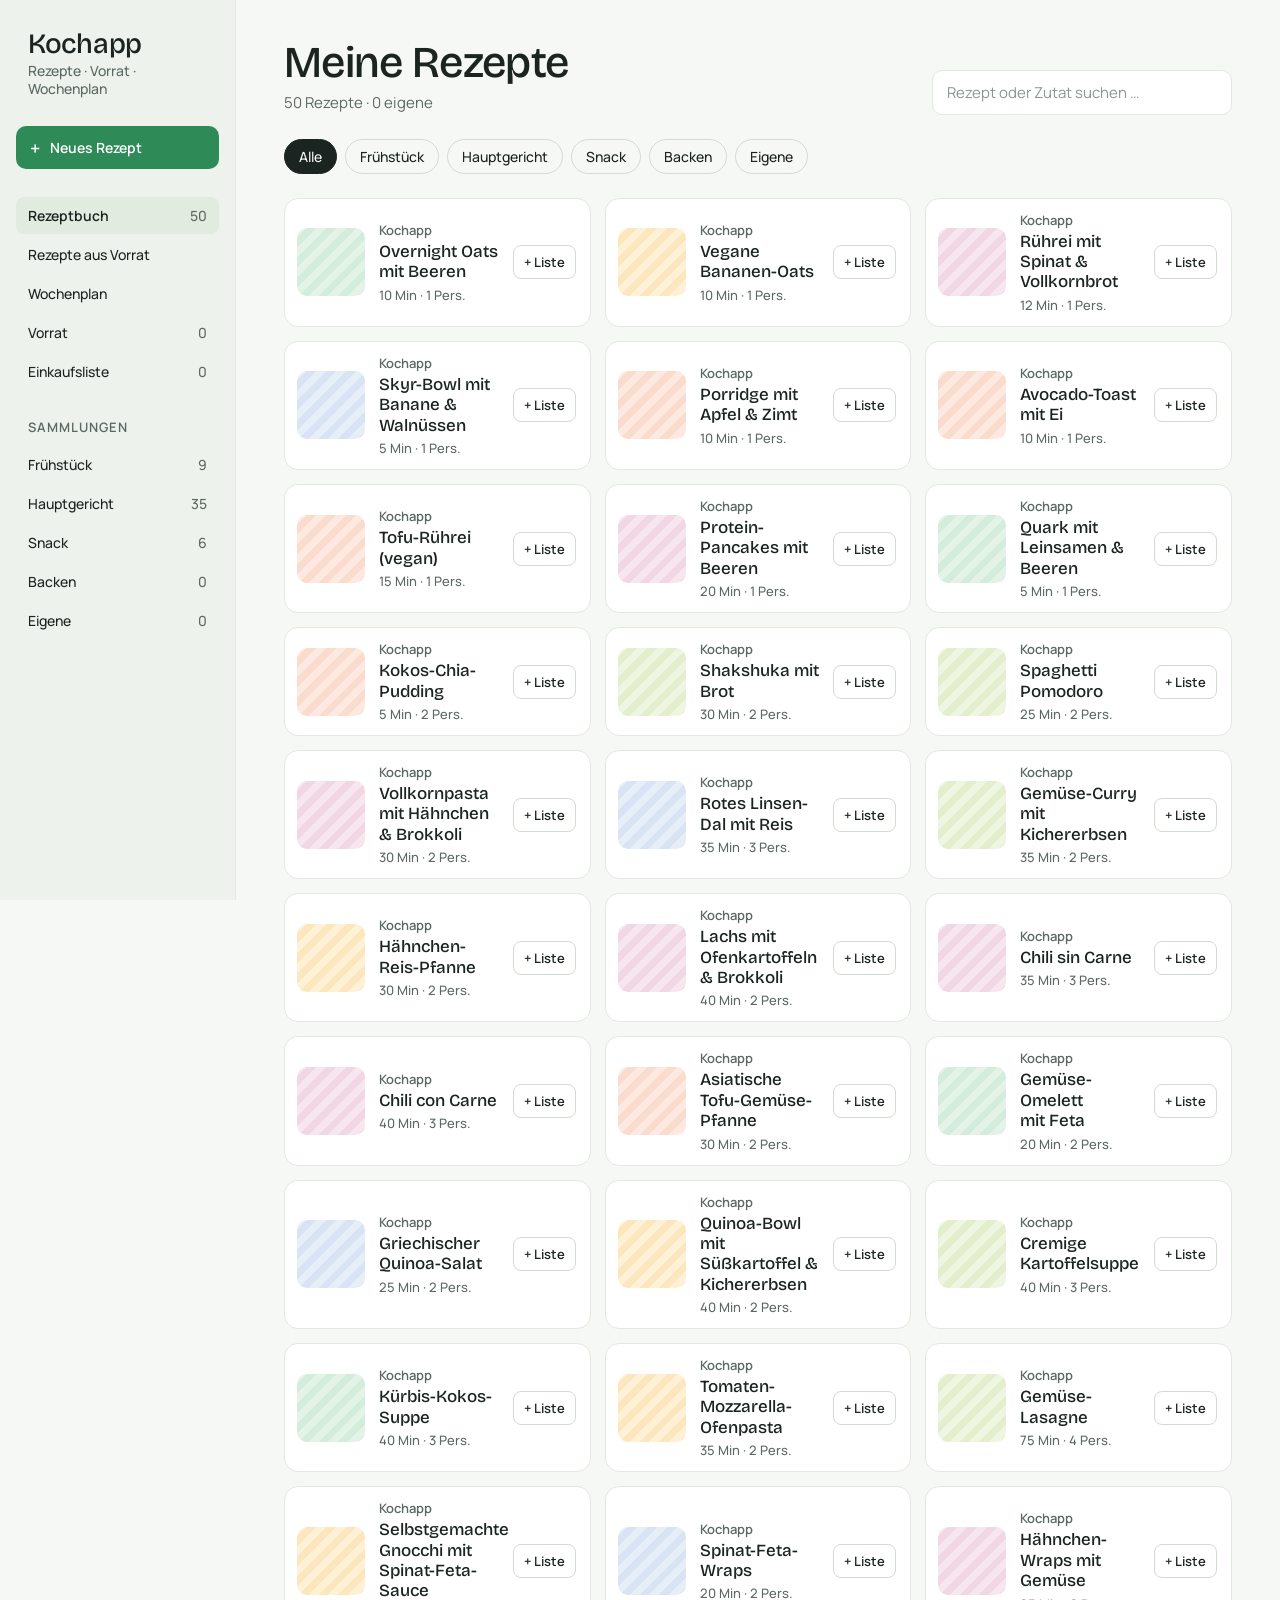
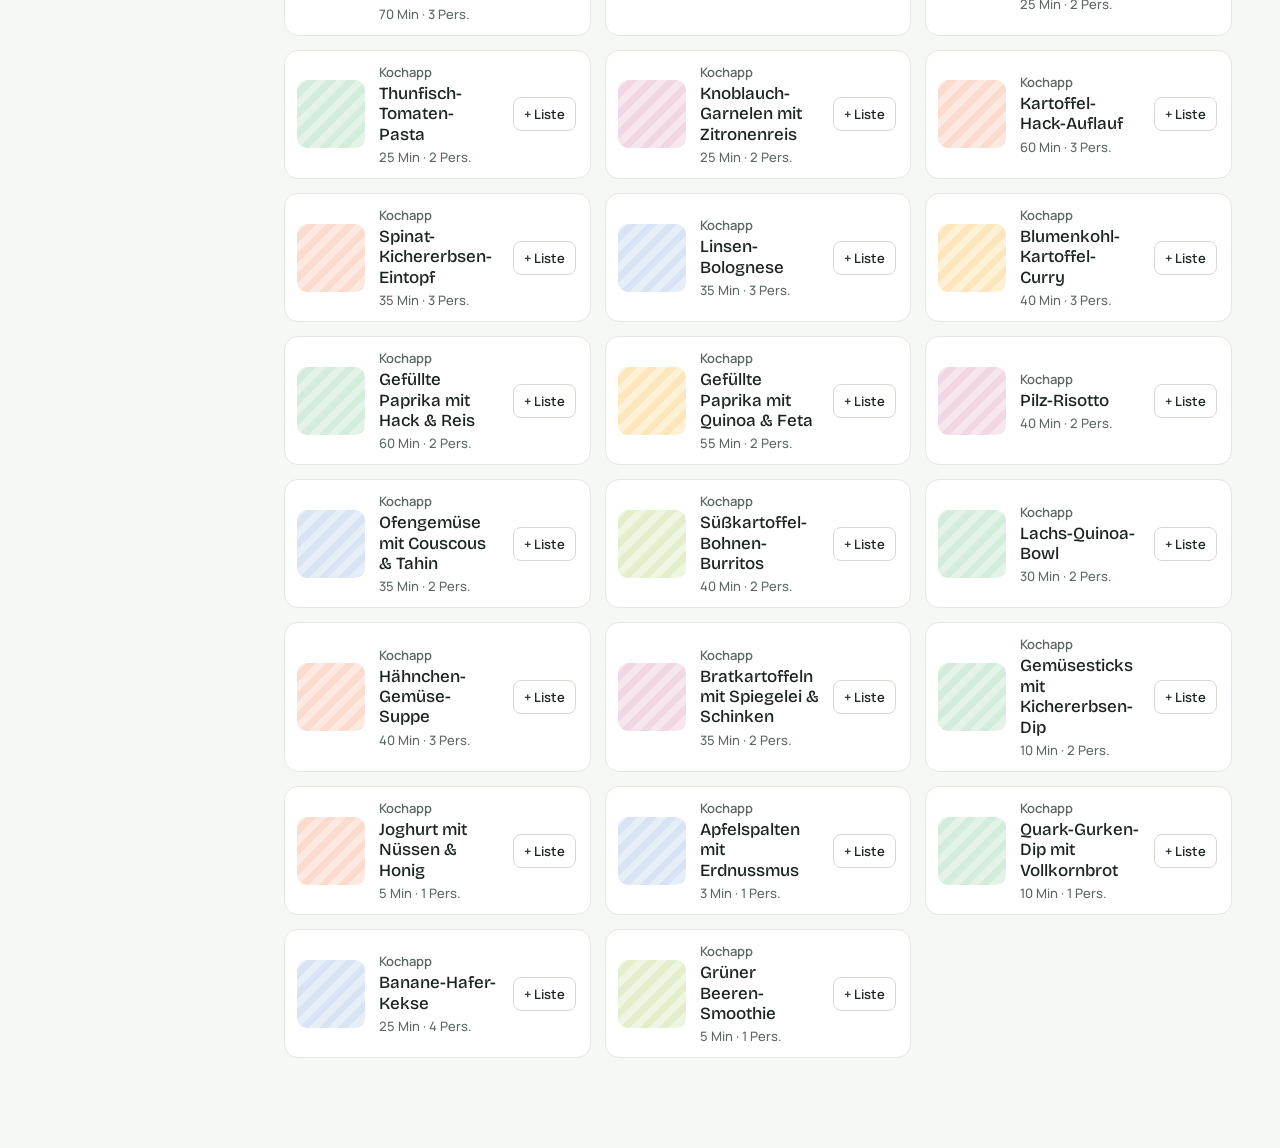
==== commit 309c45cd: "Nur noch eine Einkaufsliste: Schublade und „Vorrat & Einkauf“ zusammengelegt, Vorrat als eigener Ber" ====
--- a/index.html
+++ b/index.html
@@ -18,13 +18,10 @@
   </main>
 </div>
 <nav class="tabbar" id="tabbar" aria-label="Bereiche"></nav>
-<div id="overlay"></div>
 <dialog id="dlg"><div id="dlg-body"></div></dialog>
 <div id="toast" role="status" aria-live="polite"></div>
 <noscript>Diese App benötigt JavaScript.</noscript>
 <script src="data.js"></script>
-<script src="rezepte.js"></script>
-<script src="bilder.js"></script>
 <script src="logic.js"></script>
 <script src="order.js"></script>
 <script src="app.js"></script>
--- a/style.css
+++ b/style.css
@@ -191,6 +191,8 @@
 .chk input:focus-visible + span{outline:2.5px solid var(--acc);outline-offset:2px}
 .total{margin-top:1rem;font-size:16px}
 .lh{display:flex;justify-content:space-between;align-items:baseline;flex-wrap:wrap;gap:.4rem}
+.olines{list-style:none;padding:0;margin:.7rem 0 0;font-size:14px} .olines li{padding:5px 0;border-top:1px solid var(--line2)} .olines li.bad{color:var(--low)}
+.zip-err{color:var(--low);font-weight:600;margin:0;min-height:1.2em}
 pre.json{background:#10171a;color:#cfe8d8;border-radius:10px;padding:.9rem;overflow:auto;max-height:340px;font-size:12px;margin-top:.8rem}
 
 /* ---------- Wochenplan ---------- */
@@ -220,10 +222,6 @@
 
 /* ---------- Rezeptbuch: Bibliothek ---------- */
 .fchips{margin-bottom:24px}
-.kchips{margin-top:-12px;align-items:center;padding:12px 14px;background:var(--side);border-radius:14px}
-.kchips .flabel{margin:0 4px 0 0}
-.kchips button{font-size:13px;padding:5px 12px;background:var(--card)}
-.kchips button i{font-style:normal;opacity:.6;margin-left:2px}
 .bgrid{display:grid;grid-template-columns:repeat(auto-fill,minmax(min(300px,100%),1fr));gap:14px}
 .bcard{cursor:pointer;background:var(--card);border:1px solid var(--line);border-radius:14px;padding:12px 14px 12px 12px;display:flex;gap:14px;align-items:center;transition:transform .15s,box-shadow .15s}
 .bcard:hover{transform:translateY(-1px);box-shadow:0 8px 20px -14px rgba(20,50,35,.35)}
@@ -297,27 +295,14 @@
 .lk-top{display:grid;grid-template-columns:200px minmax(0,1fr);gap:24px}
 @media (max-width:999px){.addtabs,.am-top,.am-two,.scan,.lk-top{grid-template-columns:minmax(0,1fr)} .addtabs{gap:8px} .addcard{padding:20px} .scanimg{height:220px}}
 
-/* ---------- Einkaufsliste des Rezeptbuchs (Schublade) ---------- */
-.scrim{position:fixed;inset:0;background:rgba(20,35,28,.2);z-index:30}
-.drawer{background:var(--card);position:fixed;top:0;right:0;bottom:0;width:380px;max-width:100%;z-index:31;overflow:auto;display:flex;flex-direction:column;box-shadow:-24px 0 60px -24px rgba(20,50,35,.35)}
-.dr-head{padding:30px 24px 18px;display:flex;justify-content:space-between;align-items:center;border-bottom:1px solid var(--line2)}
-.dr-head h2{margin:0;font-size:26px} .dr-head div{display:flex;align-items:center;gap:12px}
-.sq{width:36px;height:36px;border:0;border-radius:10px;background:var(--side);cursor:pointer;font:500 18px/1 var(--body);color:var(--ink)}
-.dr-sec{padding:18px 24px;display:flex;flex-direction:column;gap:10px;border-bottom:1px solid var(--line2)}
+/* ---------- Einkaufsliste: Quellen (Rezepte, Rezept-Auswahl, Wochenplan) ---------- */
+.srcs{display:flex;flex-direction:column;gap:8px;margin-bottom:14px}
 .dr-rec{display:flex;align-items:center;gap:10px;background:var(--bg);border-radius:10px;padding:8px 8px 8px 12px}
 .dr-rec .t{flex:1;min-width:0;font:500 14px/1.25 var(--body);overflow:hidden;text-overflow:ellipsis;white-space:nowrap}
-.dr-add{padding:16px 24px 6px} .dr-add input{width:100%;font-size:14px}
-.dr-items{padding:6px 24px 24px;display:flex;flex-direction:column;gap:18px;flex:1}
-.dr-items>div{display:flex;flex-direction:column} .dr-items .slabel{padding:10px 0 4px}
-.dr-it{cursor:pointer;display:grid;grid-template-columns:20px 1fr auto auto;gap:12px;align-items:start;padding:9px 0;border-bottom:1px solid var(--line2)}
-.dr-it .box{width:20px;height:20px;border-radius:6px;border:1.5px solid var(--line3);color:transparent;font:700 12px/17px var(--body);text-align:center}
-.dr-it>div{display:flex;flex-direction:column;gap:2px;min-width:0}
-.dr-it .n{font:500 14px/1.3 var(--body)} .dr-it .f{font:400 12px/1.3 var(--body);color:var(--faint)} .dr-it .q{font:600 13px var(--body);white-space:nowrap}
-.dr-it.done .box{background:var(--ink);border-color:var(--ink);color:var(--bg)}
-.dr-it.done .n,.dr-it.done .q{color:var(--faint)} .dr-it.done .n{text-decoration:line-through}
-.dr-foot{padding:16px 24px;border-top:1px solid var(--line2);display:flex;flex-wrap:wrap;gap:8px;position:sticky;bottom:0;background:var(--card)}
-.dr-foot .btn{flex:1 1 auto;padding:10px;font-size:13px} .dr-foot .dark{flex-basis:100%}
-@media (max-width:999px){.drawer{width:100%;bottom:74px} .scrim{bottom:74px}}
+.dr-rec .t small{font-weight:400;margin-left:6px} .dr-rec .btn.sm{margin-top:0}
+.slist .nm small{display:block;font:400 12px/1.3 var(--body);color:var(--faint)}
+.slist li.off .nm small{text-decoration:none}
+@media print{.printable .slist .nm small{display:none}}
 
 /* ---------- Dialog & Hinweis ---------- */
 dialog{border:0;border-radius:18px;padding:0;max-width:min(640px,94vw);width:100%;background:var(--card);color:var(--ink);box-shadow:0 20px 60px rgba(0,0,0,.35)}
@@ -333,7 +318,7 @@
 @media (max-width:999px){#toast{bottom:96px}}
 
 @media print{
-  .side,.mtop,.tabbar,#overlay,.ph,.noprint,#toast,dialog,.card:not(.printable){display:none!important}
+  .side,.mtop,.tabbar,.ph,.noprint,#toast,dialog,.card:not(.printable){display:none!important}
   /* Einkaufsliste als Zettel zum Abhaken: leere Kästchen, Menge vor Artikel, zwei Spalten, ohne Preise */
   @page{margin:14mm 16mm}
   html,body{background:#fff!important}
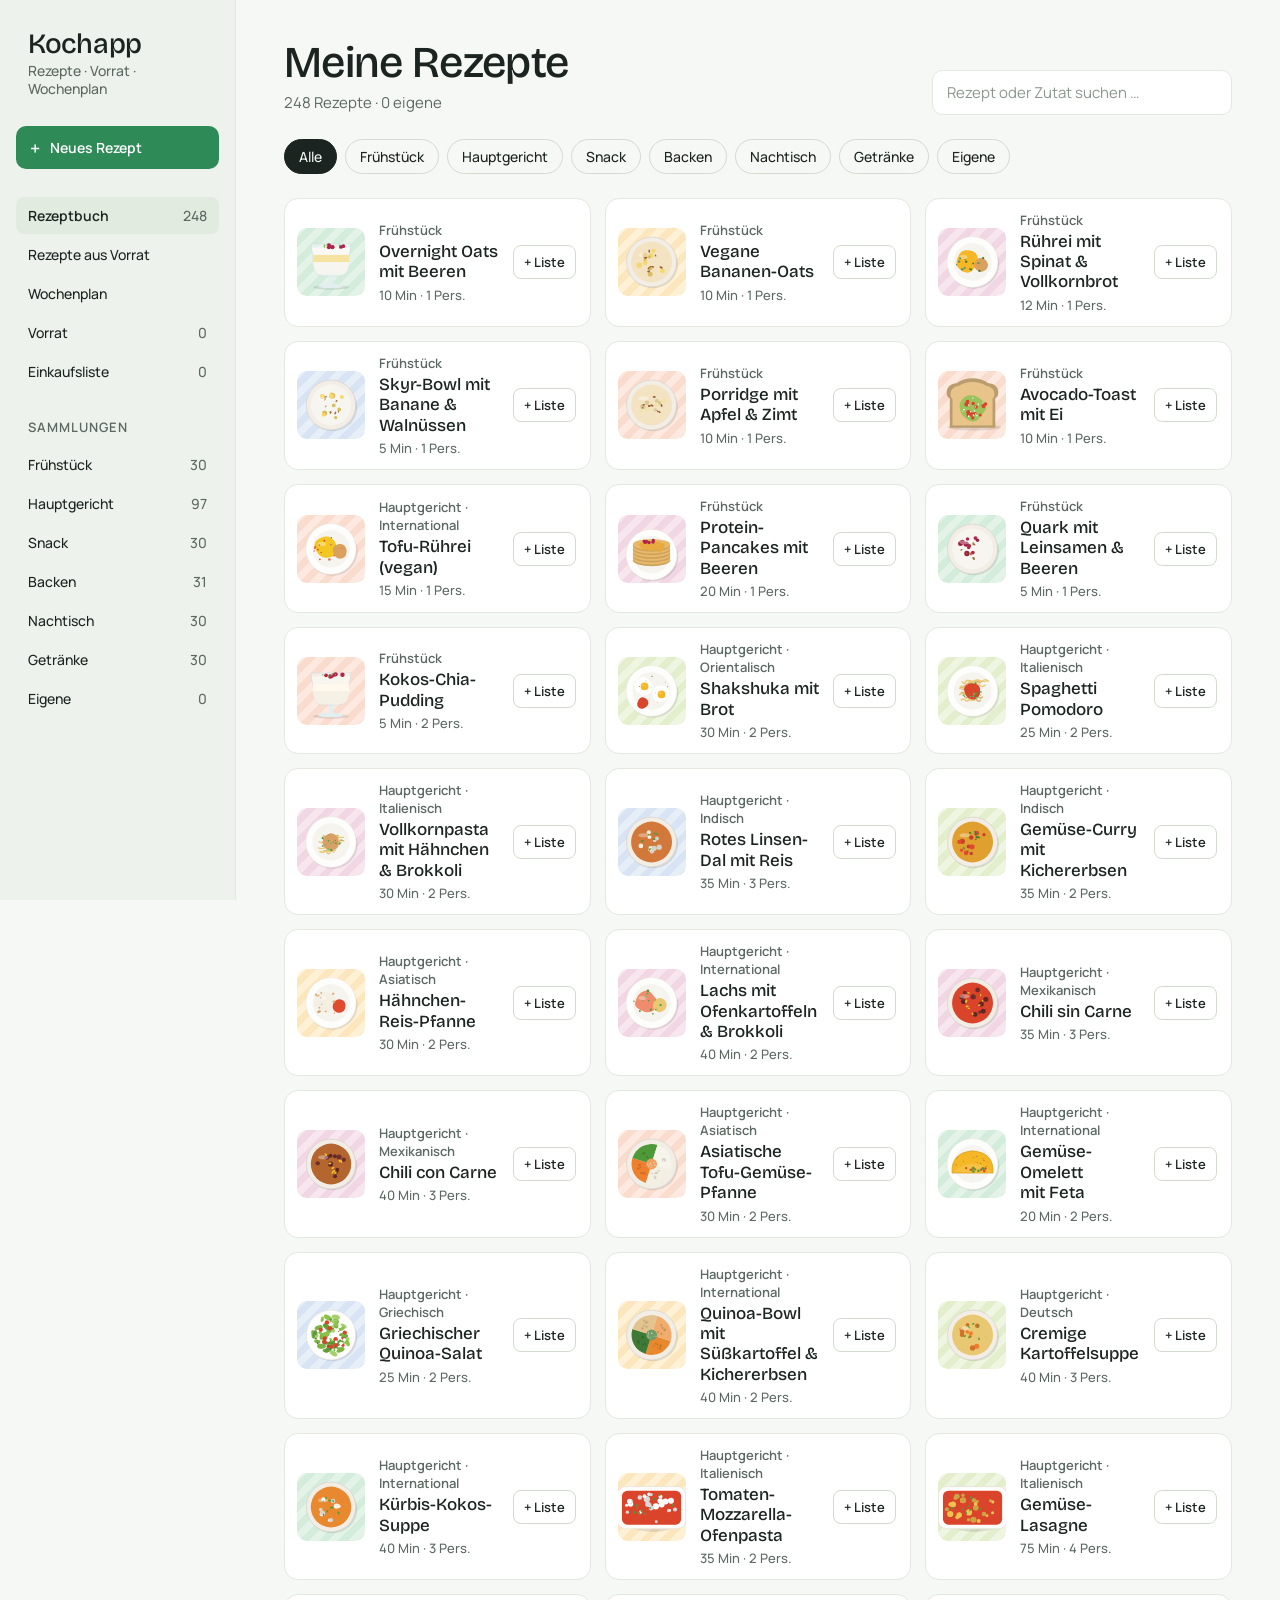
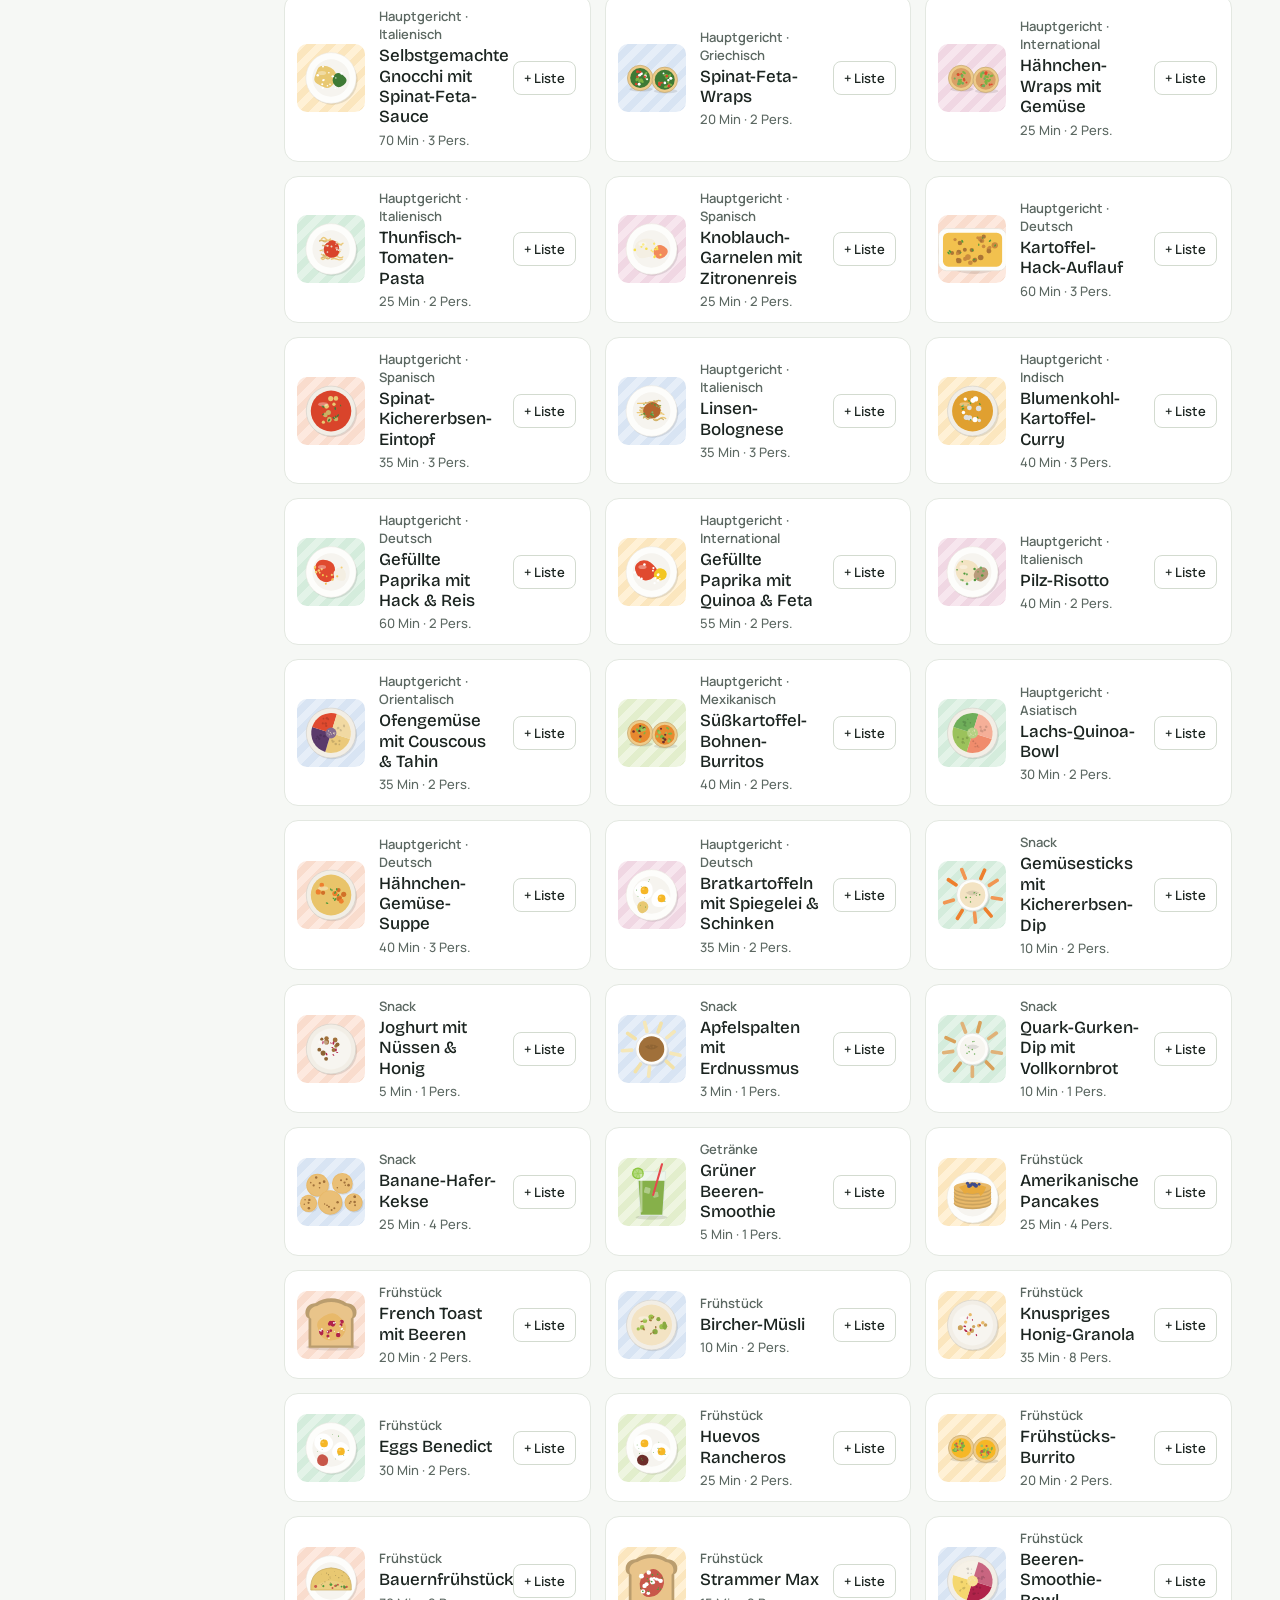
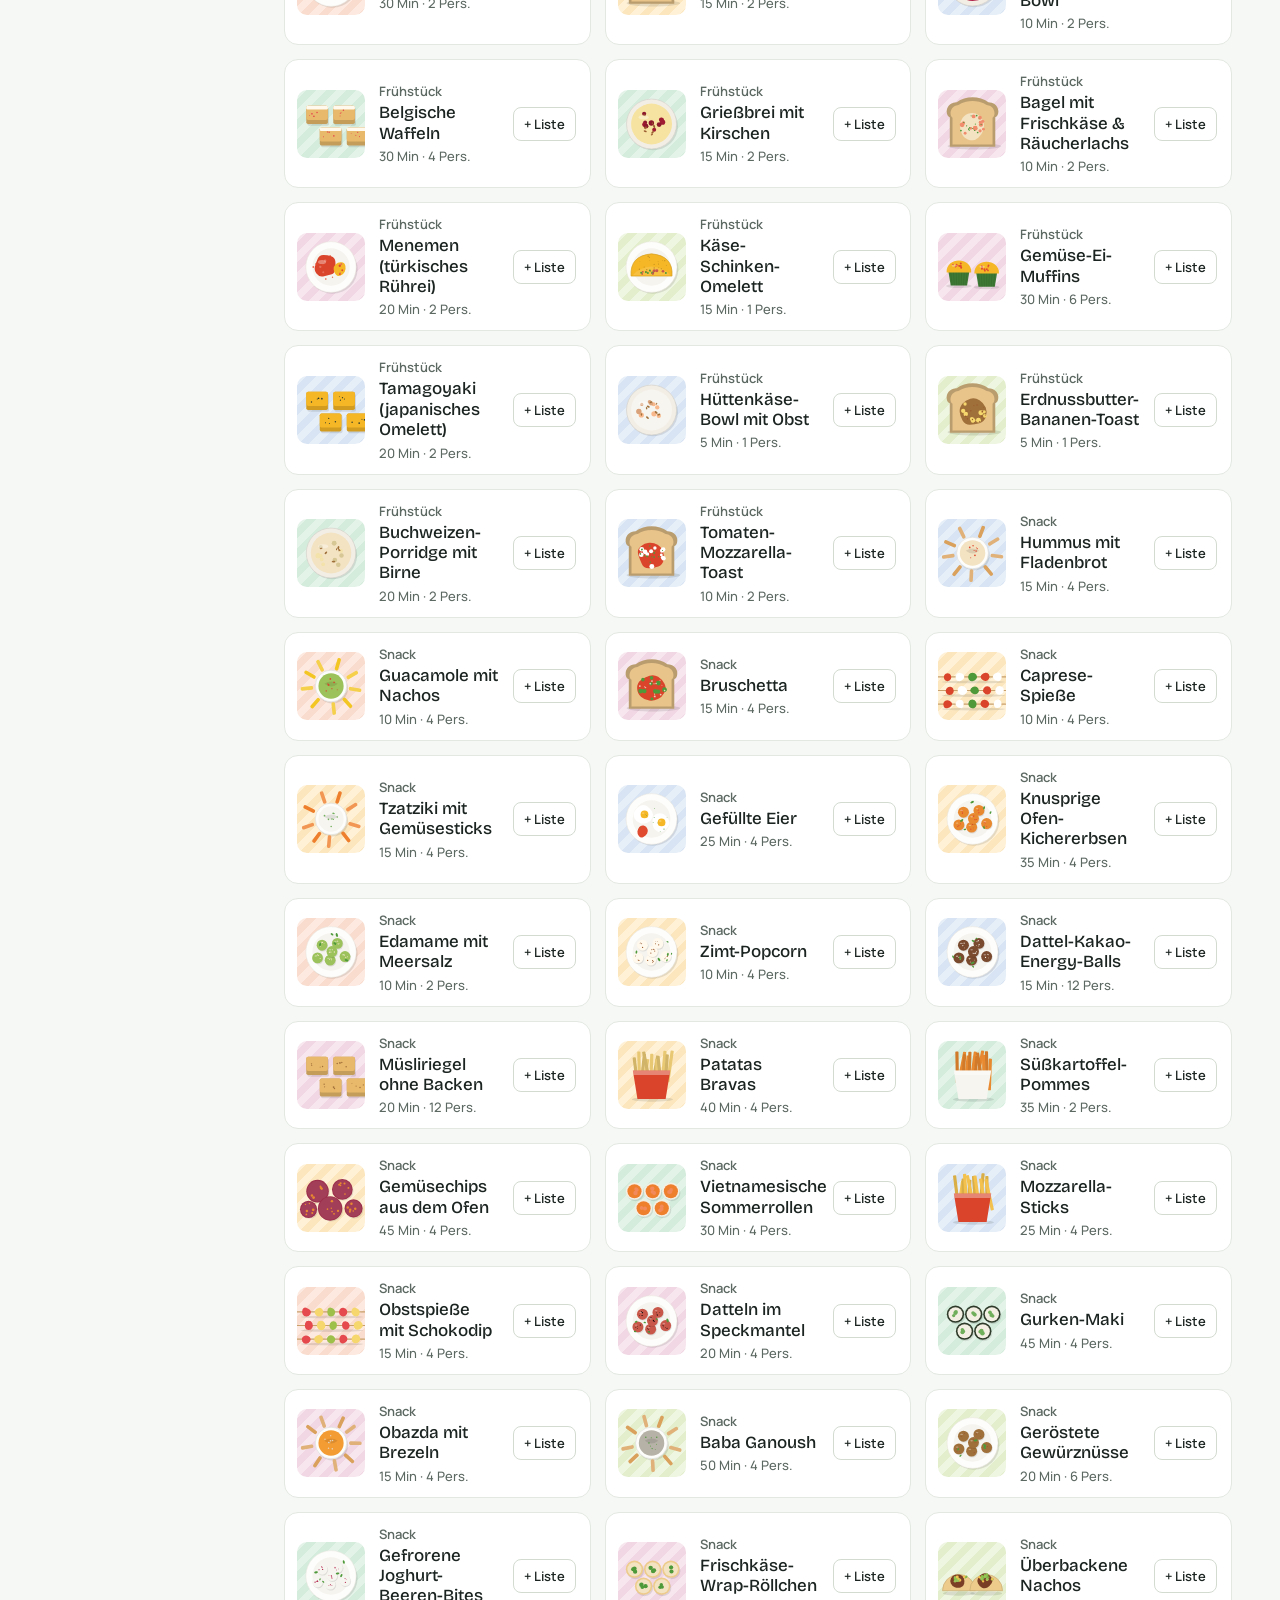
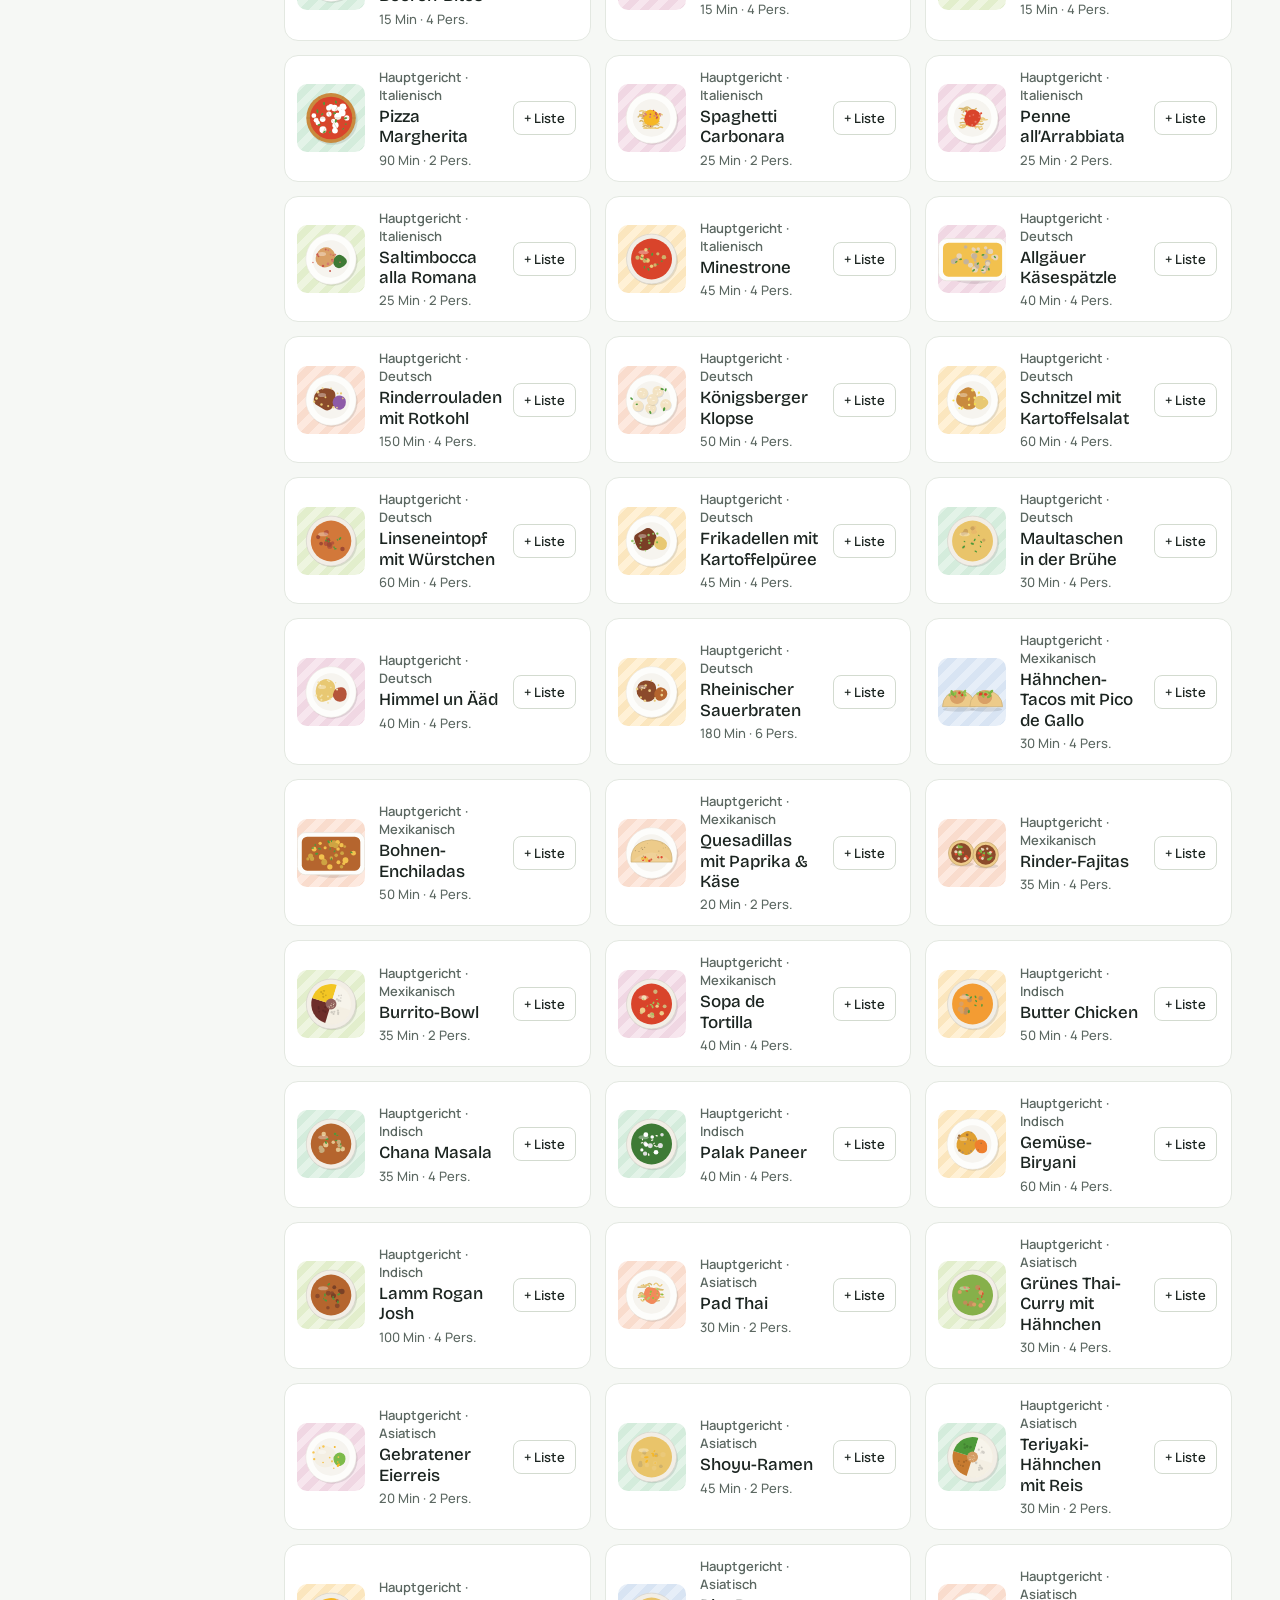
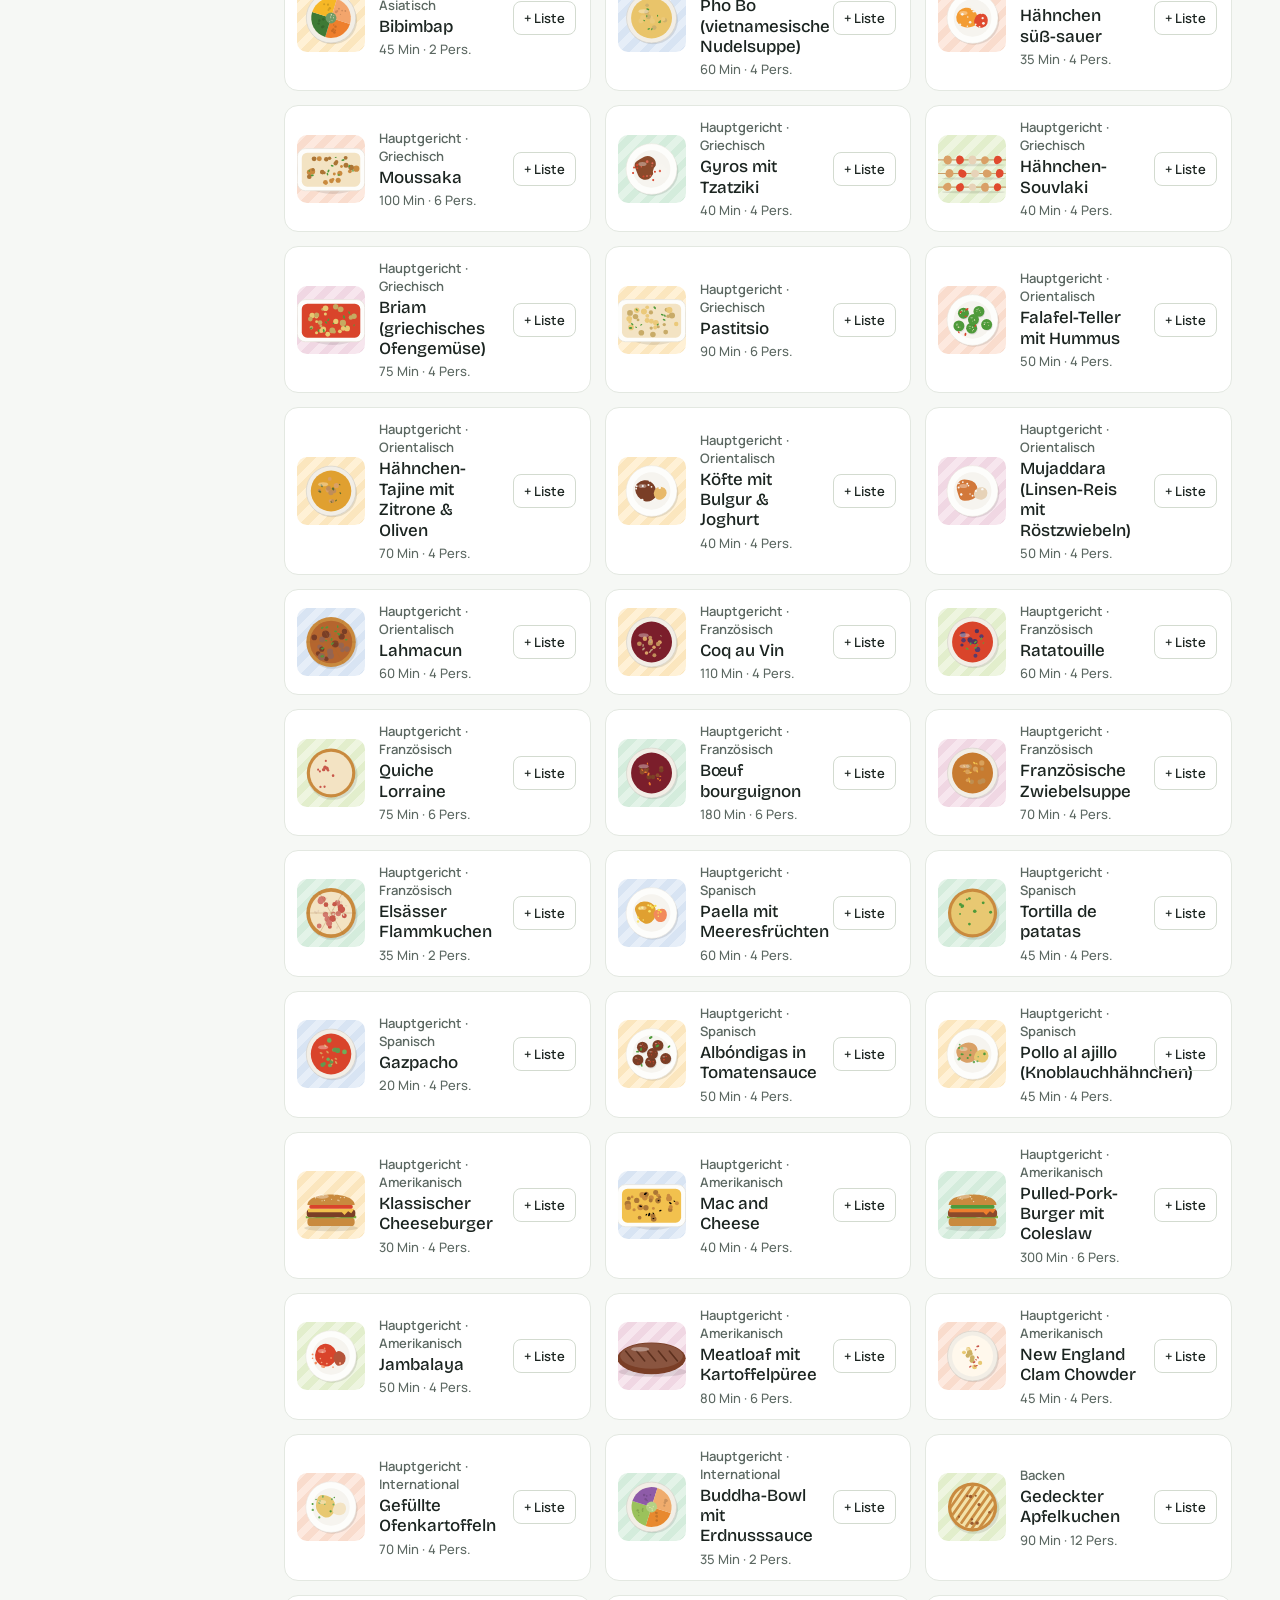
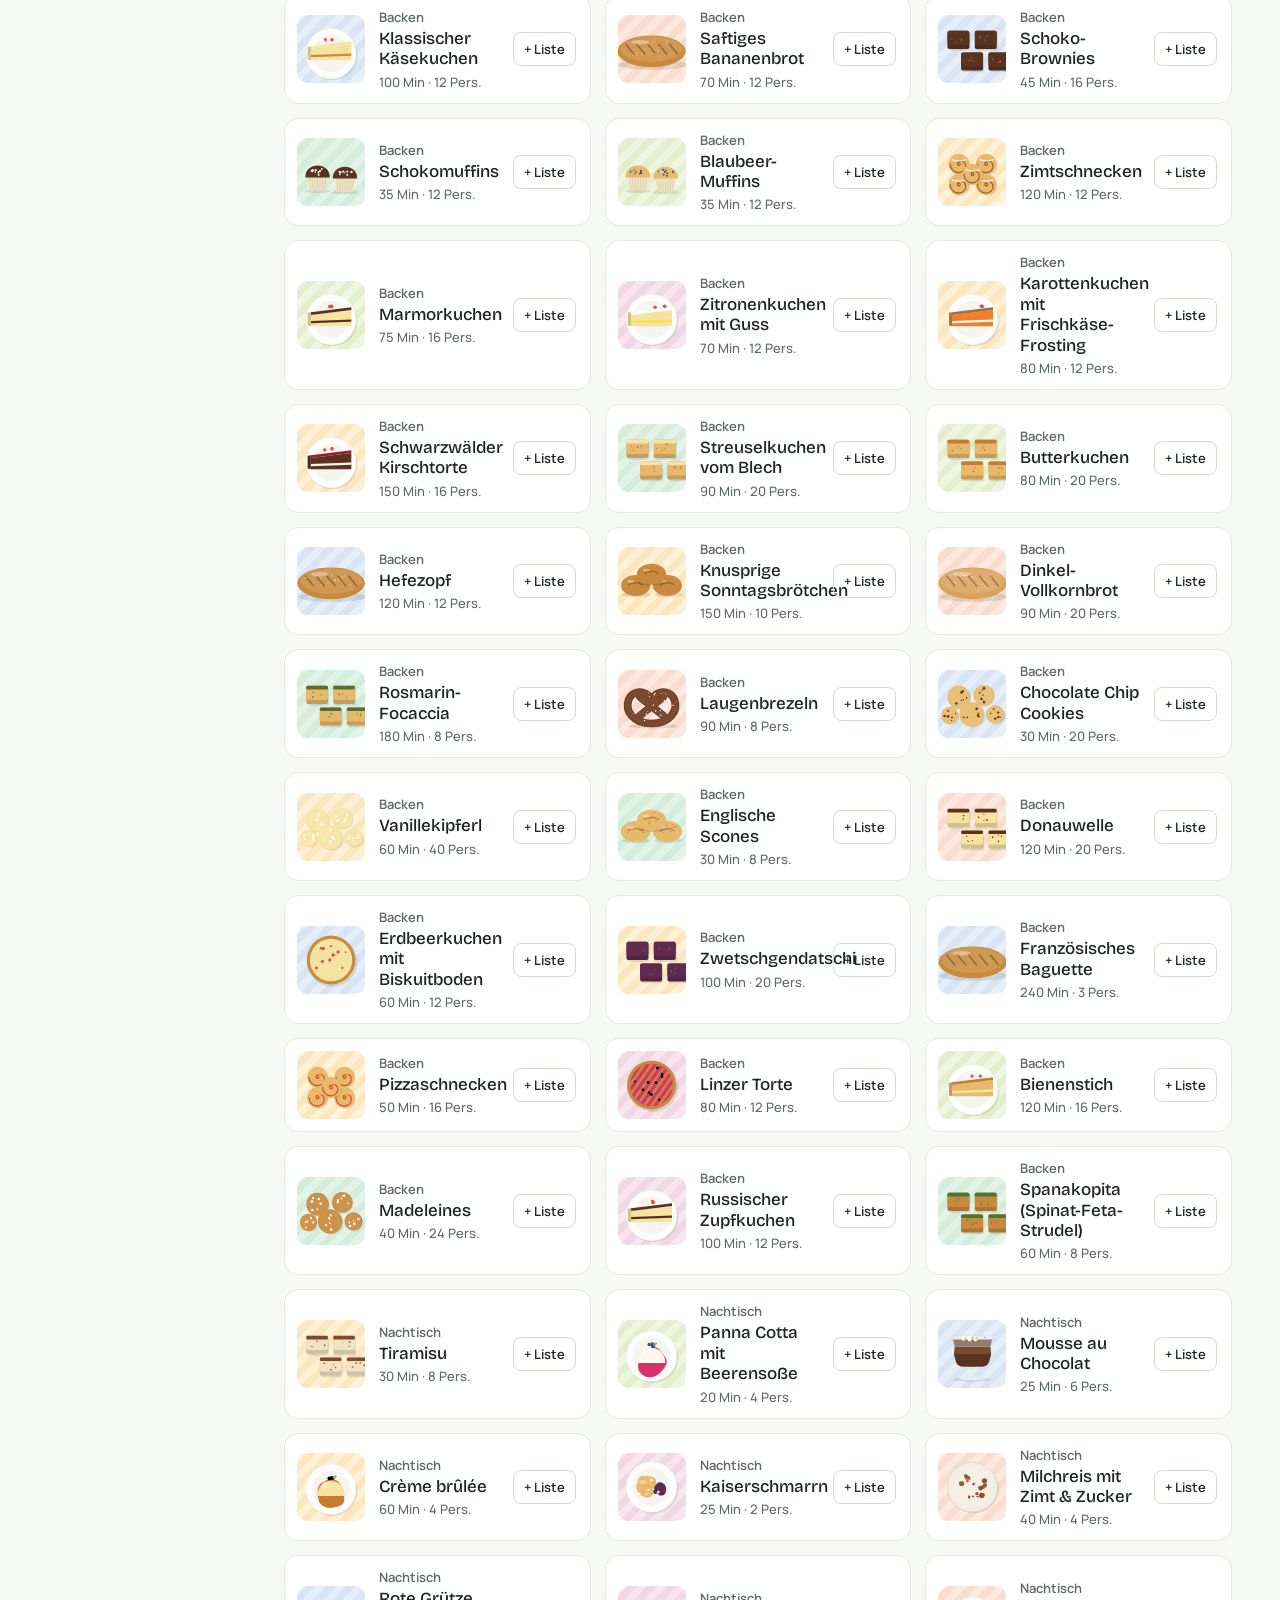
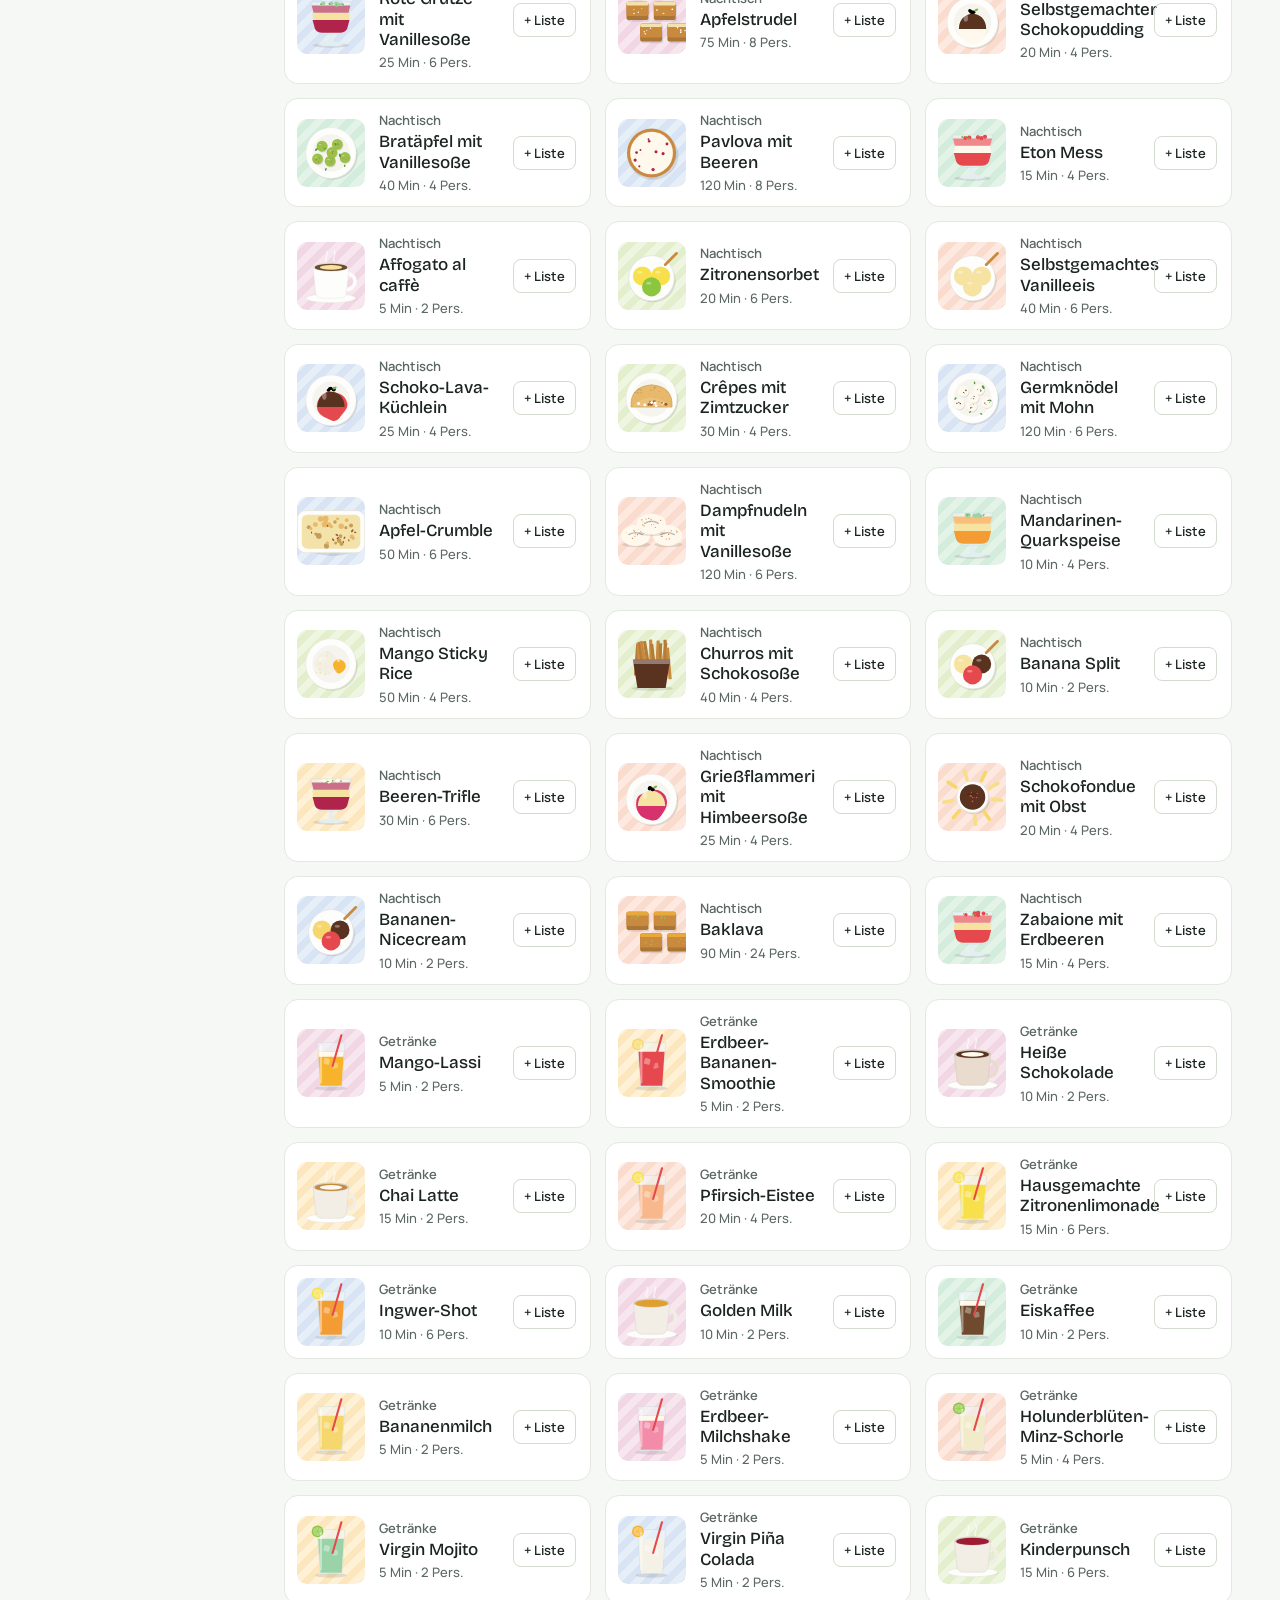
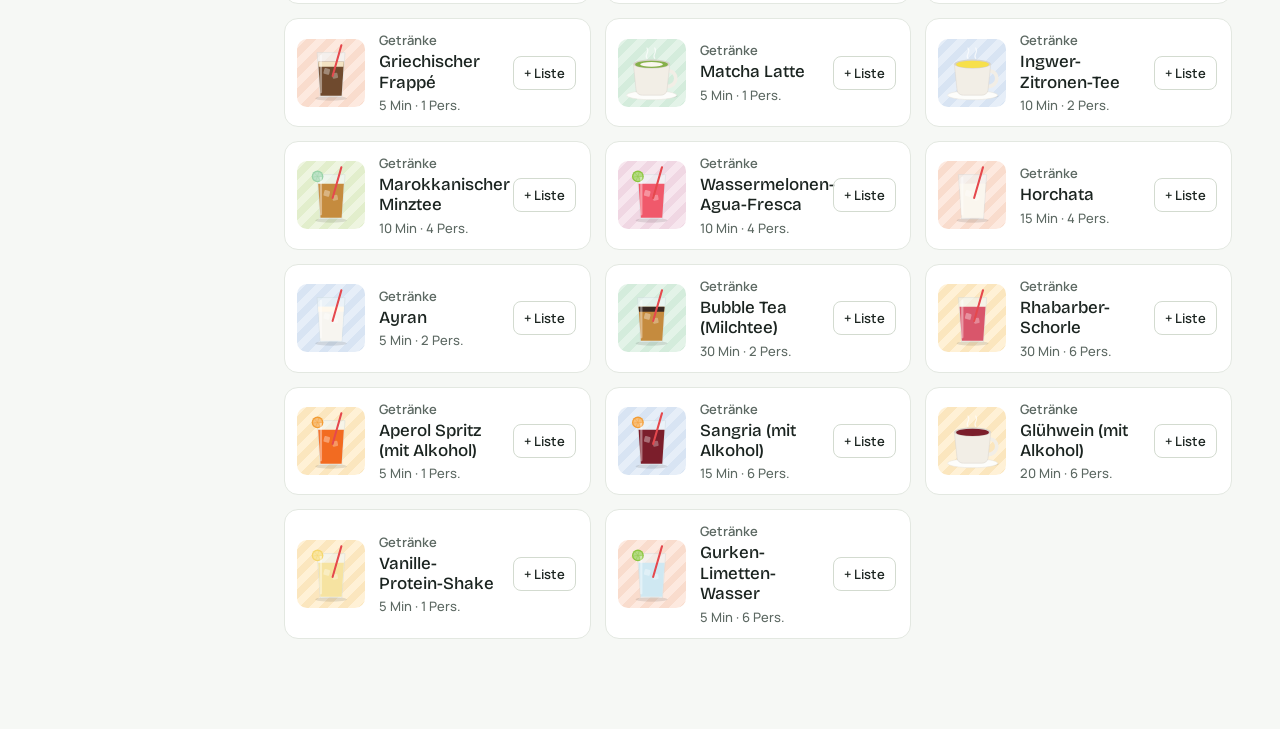
==== commit 43693646: "main einbinden (Rezeptbuch-Erweiterung): eine Einkaufsliste und REWE-Anbindung auf aktuellem Stand" ====
--- a/index.html
+++ b/index.html
@@ -22,6 +22,8 @@
 <div id="toast" role="status" aria-live="polite"></div>
 <noscript>Diese App benötigt JavaScript.</noscript>
 <script src="data.js"></script>
+<script src="rezepte.js"></script>
+<script src="bilder.js"></script>
 <script src="logic.js"></script>
 <script src="order.js"></script>
 <script src="app.js"></script>
--- a/style.css
+++ b/style.css
@@ -222,6 +222,10 @@
 
 /* ---------- Rezeptbuch: Bibliothek ---------- */
 .fchips{margin-bottom:24px}
+.kchips{margin-top:-12px;align-items:center;padding:12px 14px;background:var(--side);border-radius:14px}
+.kchips .flabel{margin:0 4px 0 0}
+.kchips button{font-size:13px;padding:5px 12px;background:var(--card)}
+.kchips button i{font-style:normal;opacity:.6;margin-left:2px}
 .bgrid{display:grid;grid-template-columns:repeat(auto-fill,minmax(min(300px,100%),1fr));gap:14px}
 .bcard{cursor:pointer;background:var(--card);border:1px solid var(--line);border-radius:14px;padding:12px 14px 12px 12px;display:flex;gap:14px;align-items:center;transition:transform .15s,box-shadow .15s}
 .bcard:hover{transform:translateY(-1px);box-shadow:0 8px 20px -14px rgba(20,50,35,.35)}
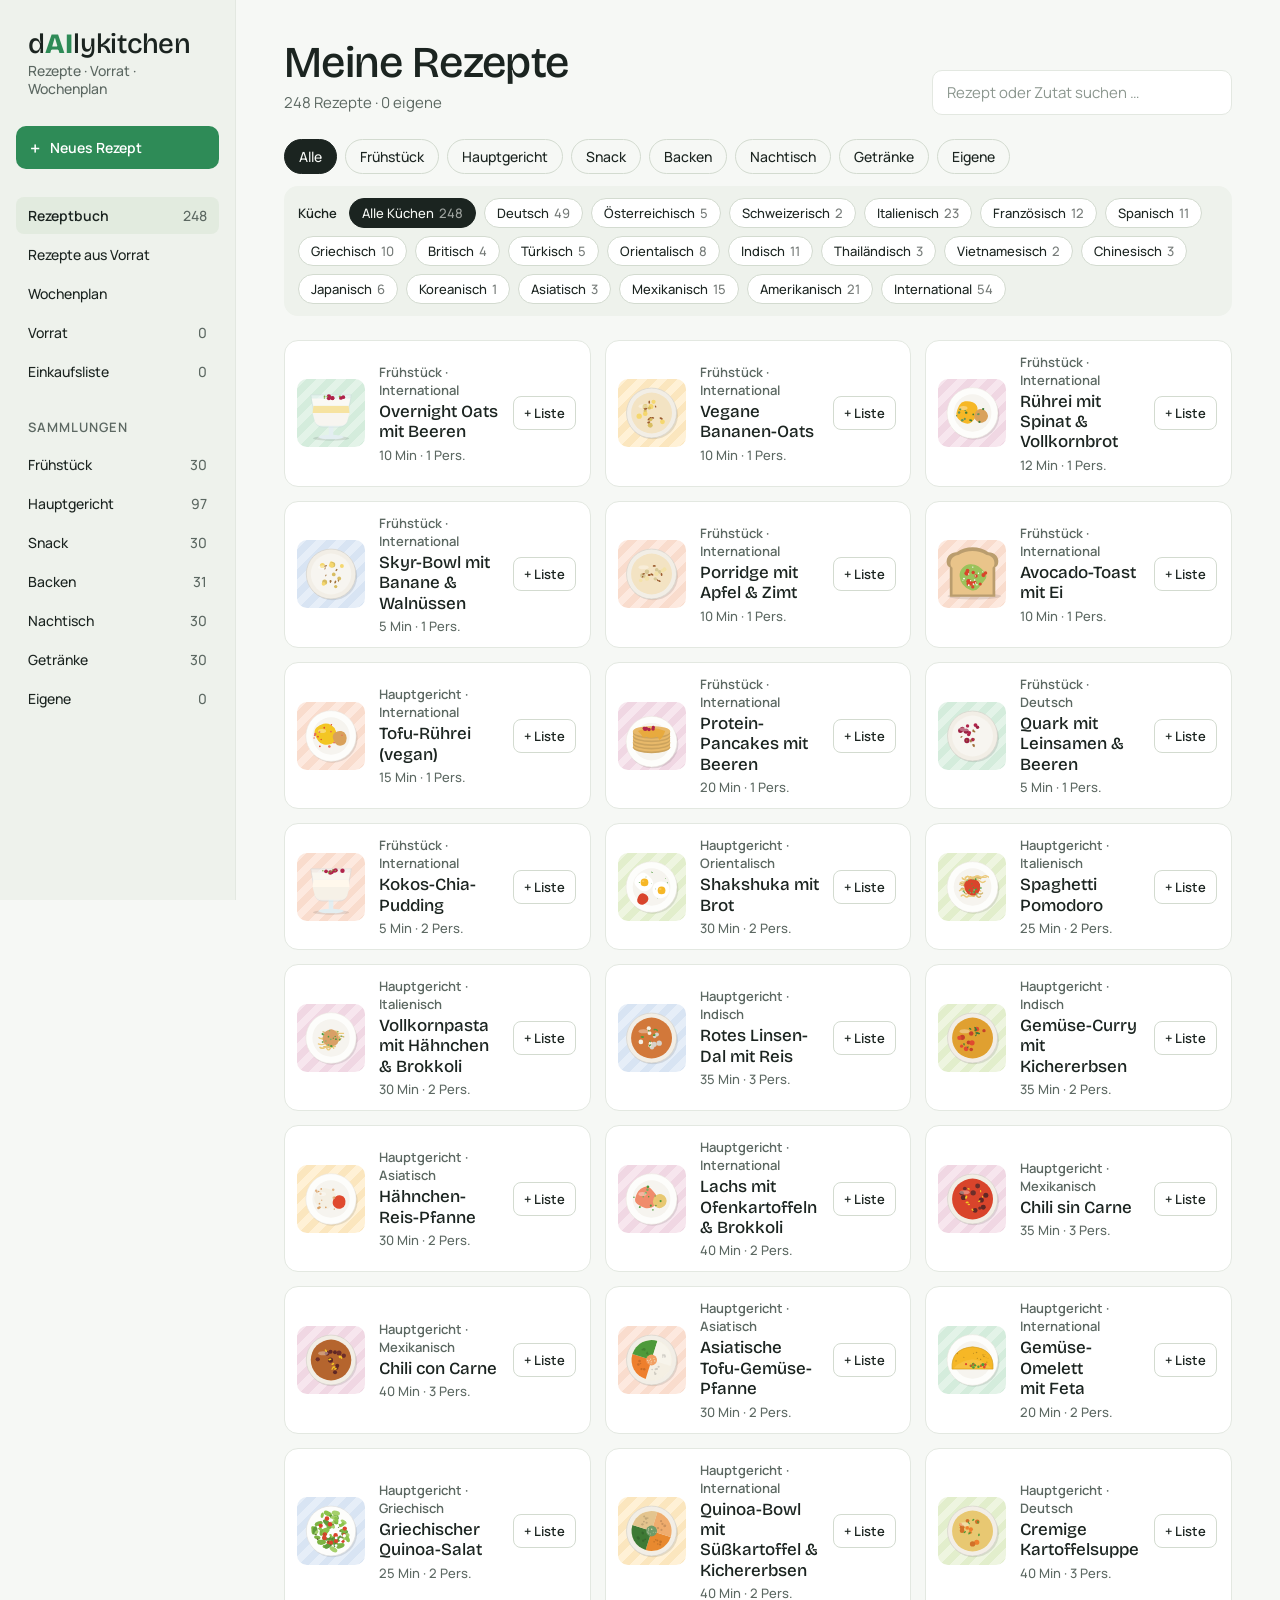
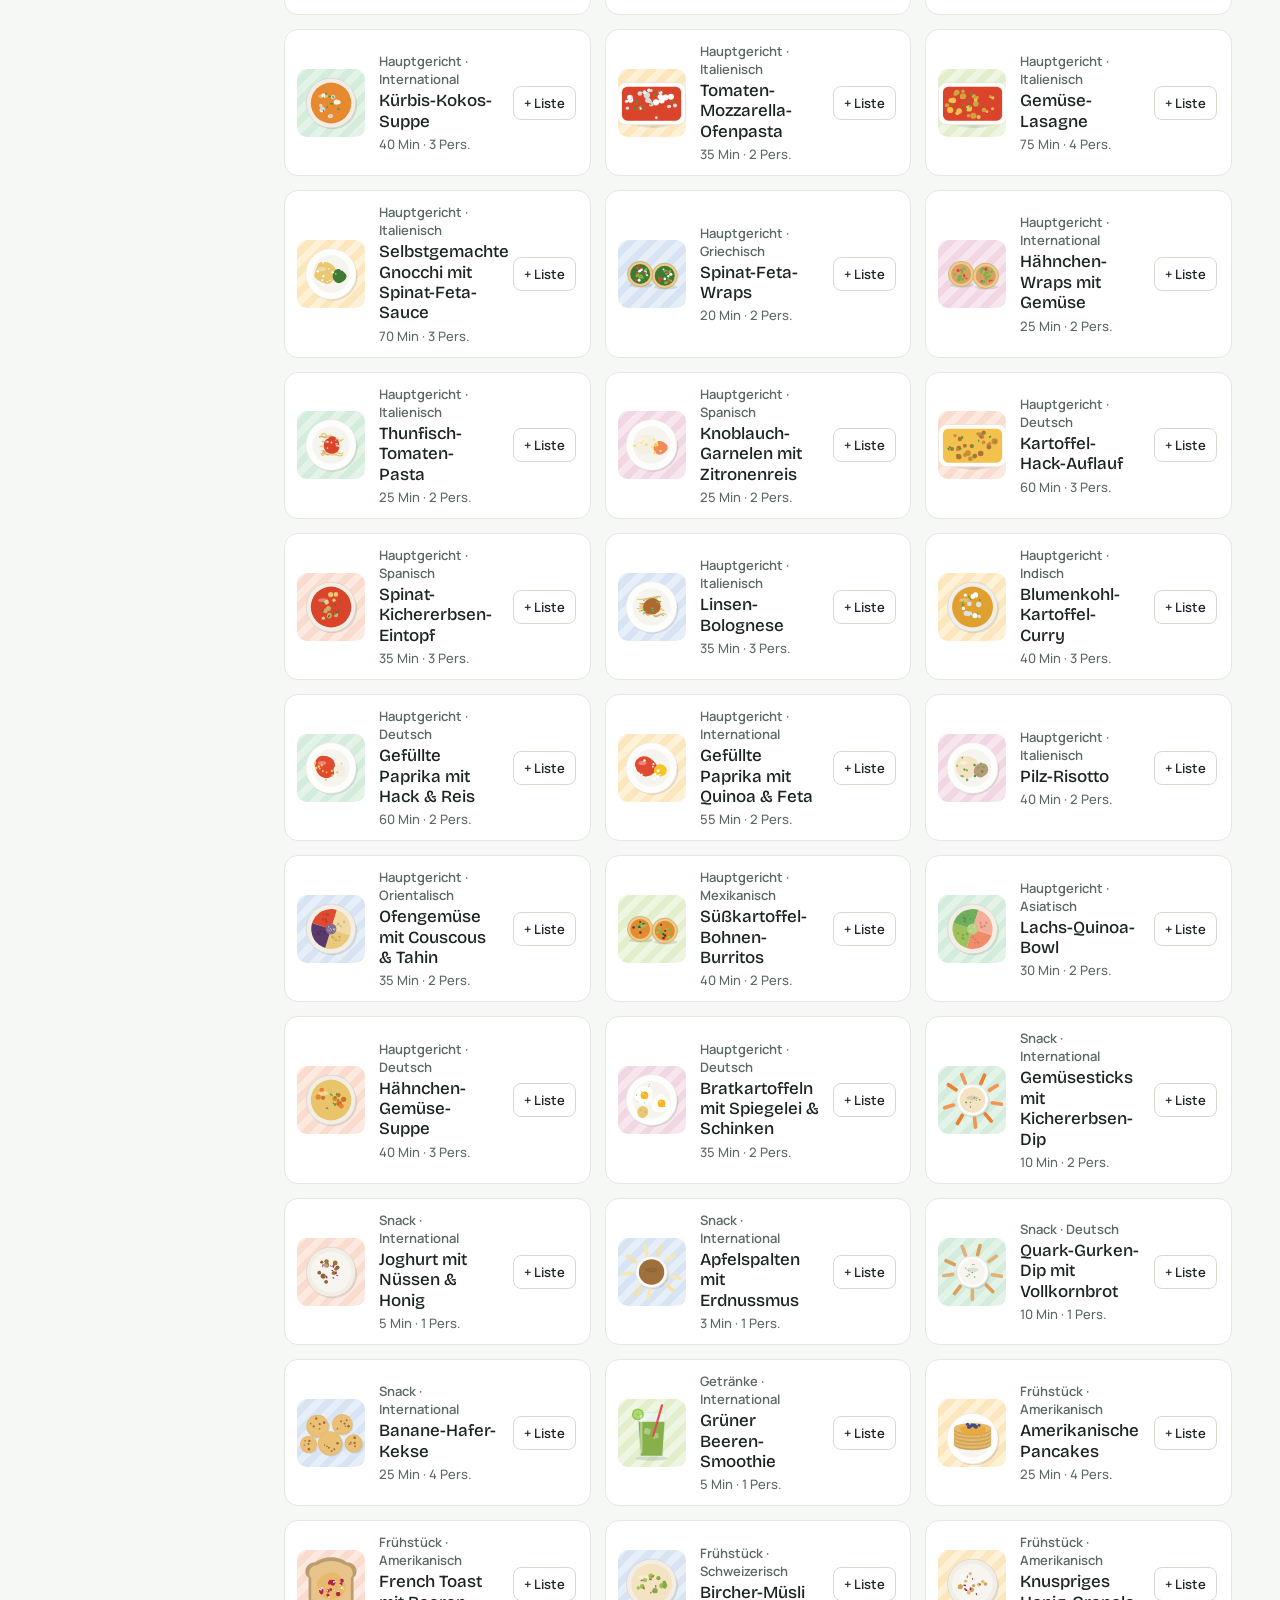
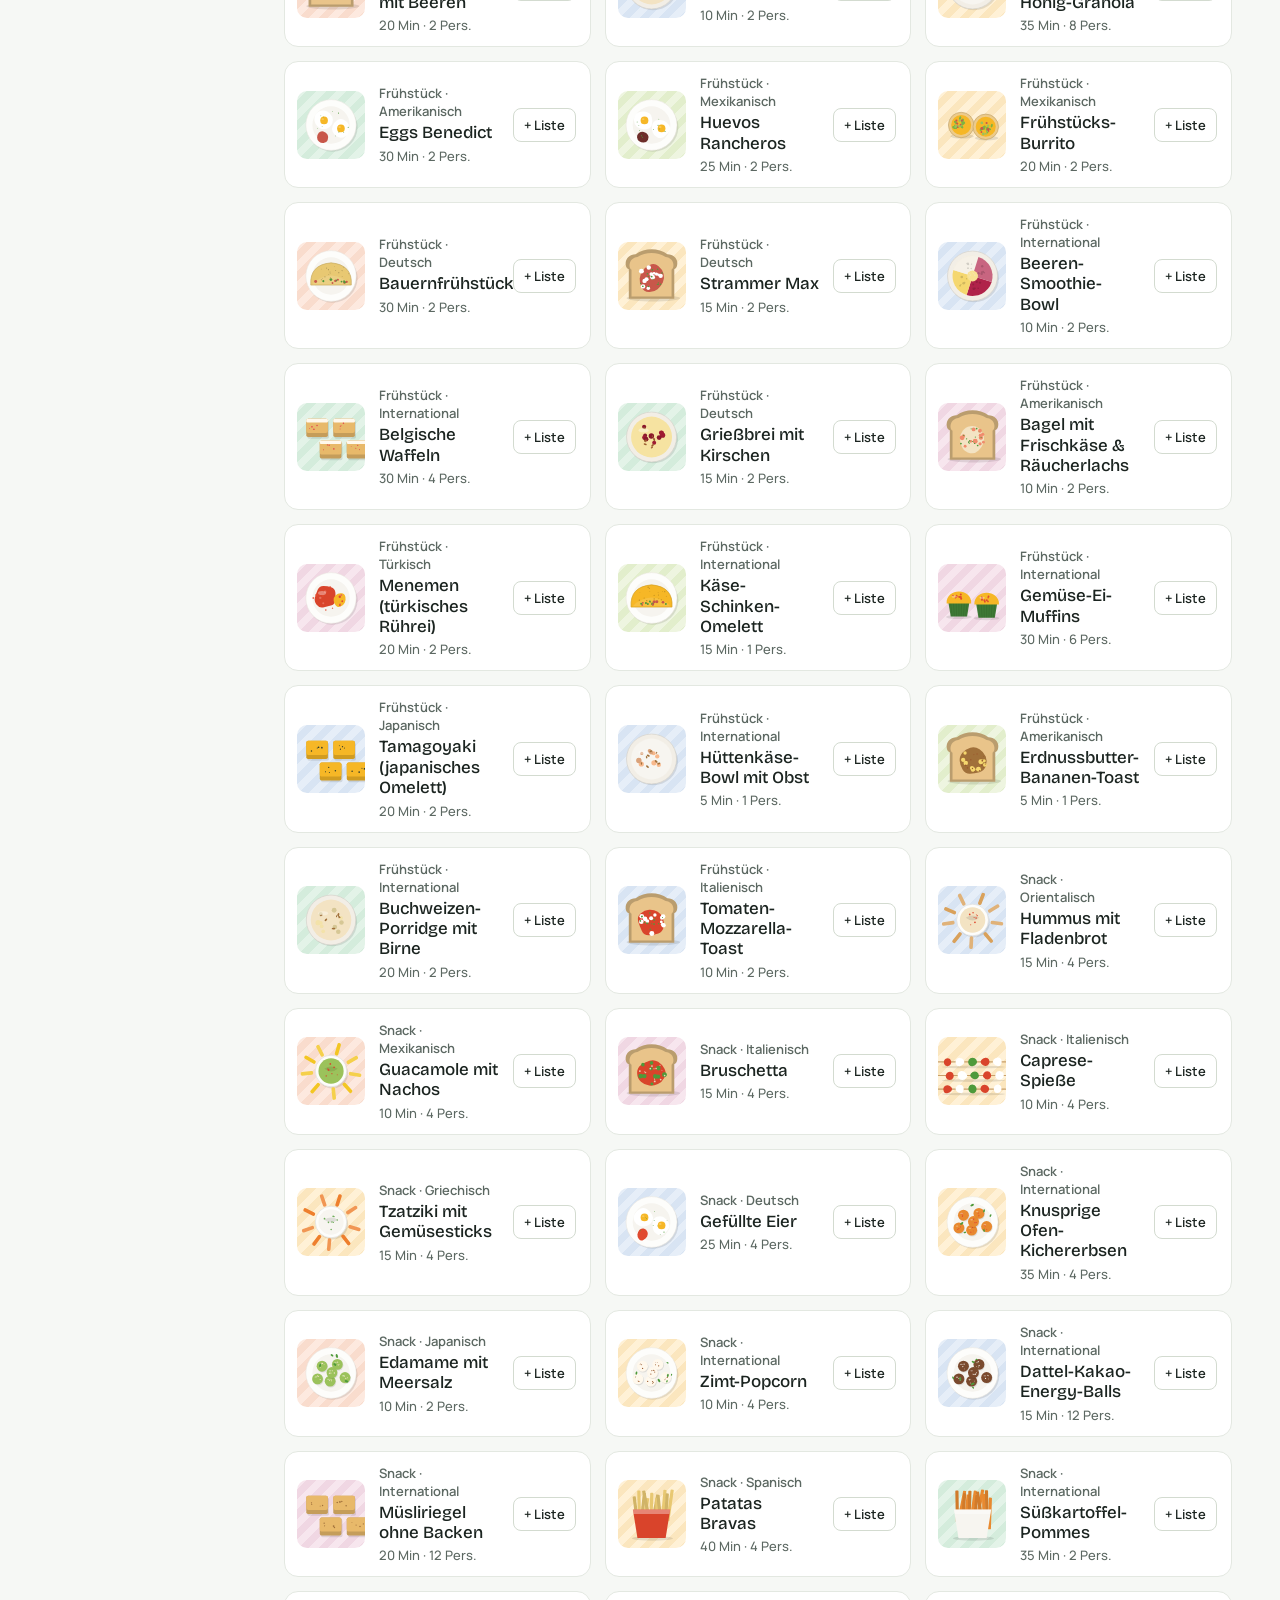
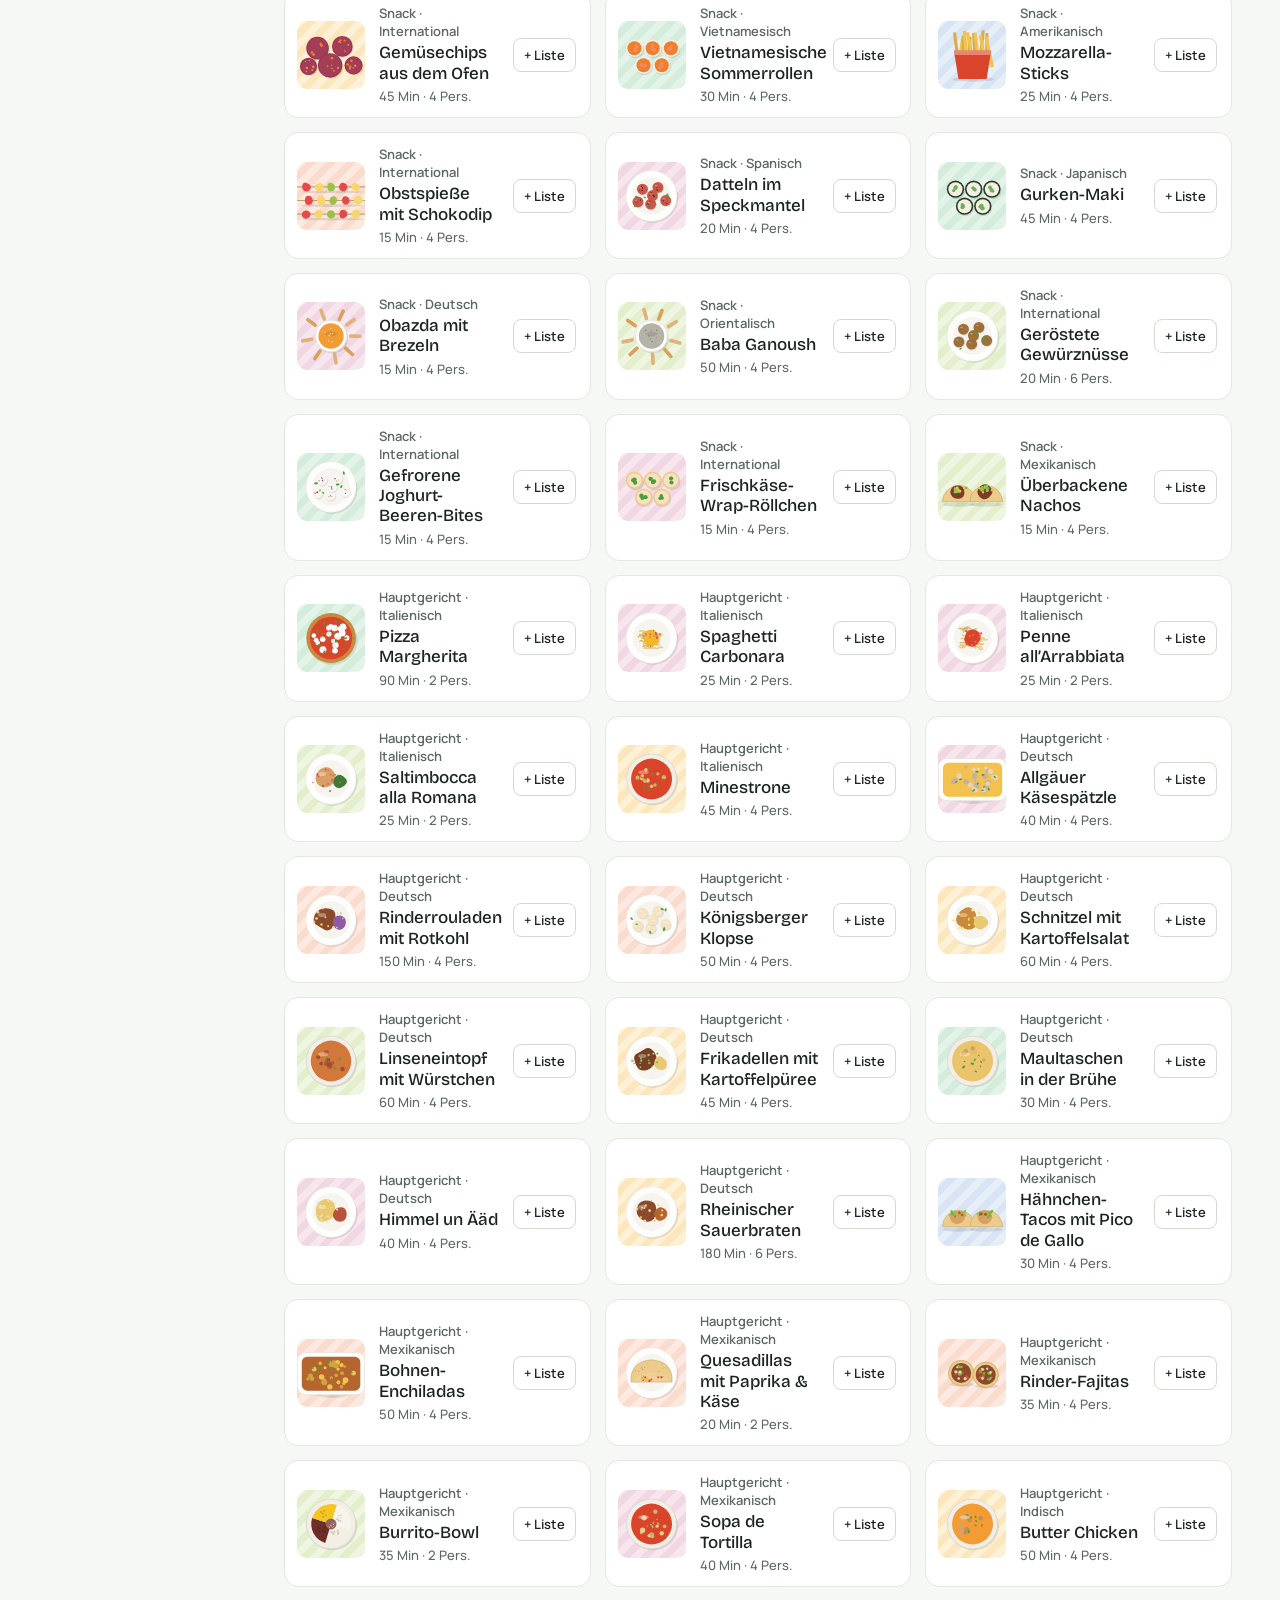
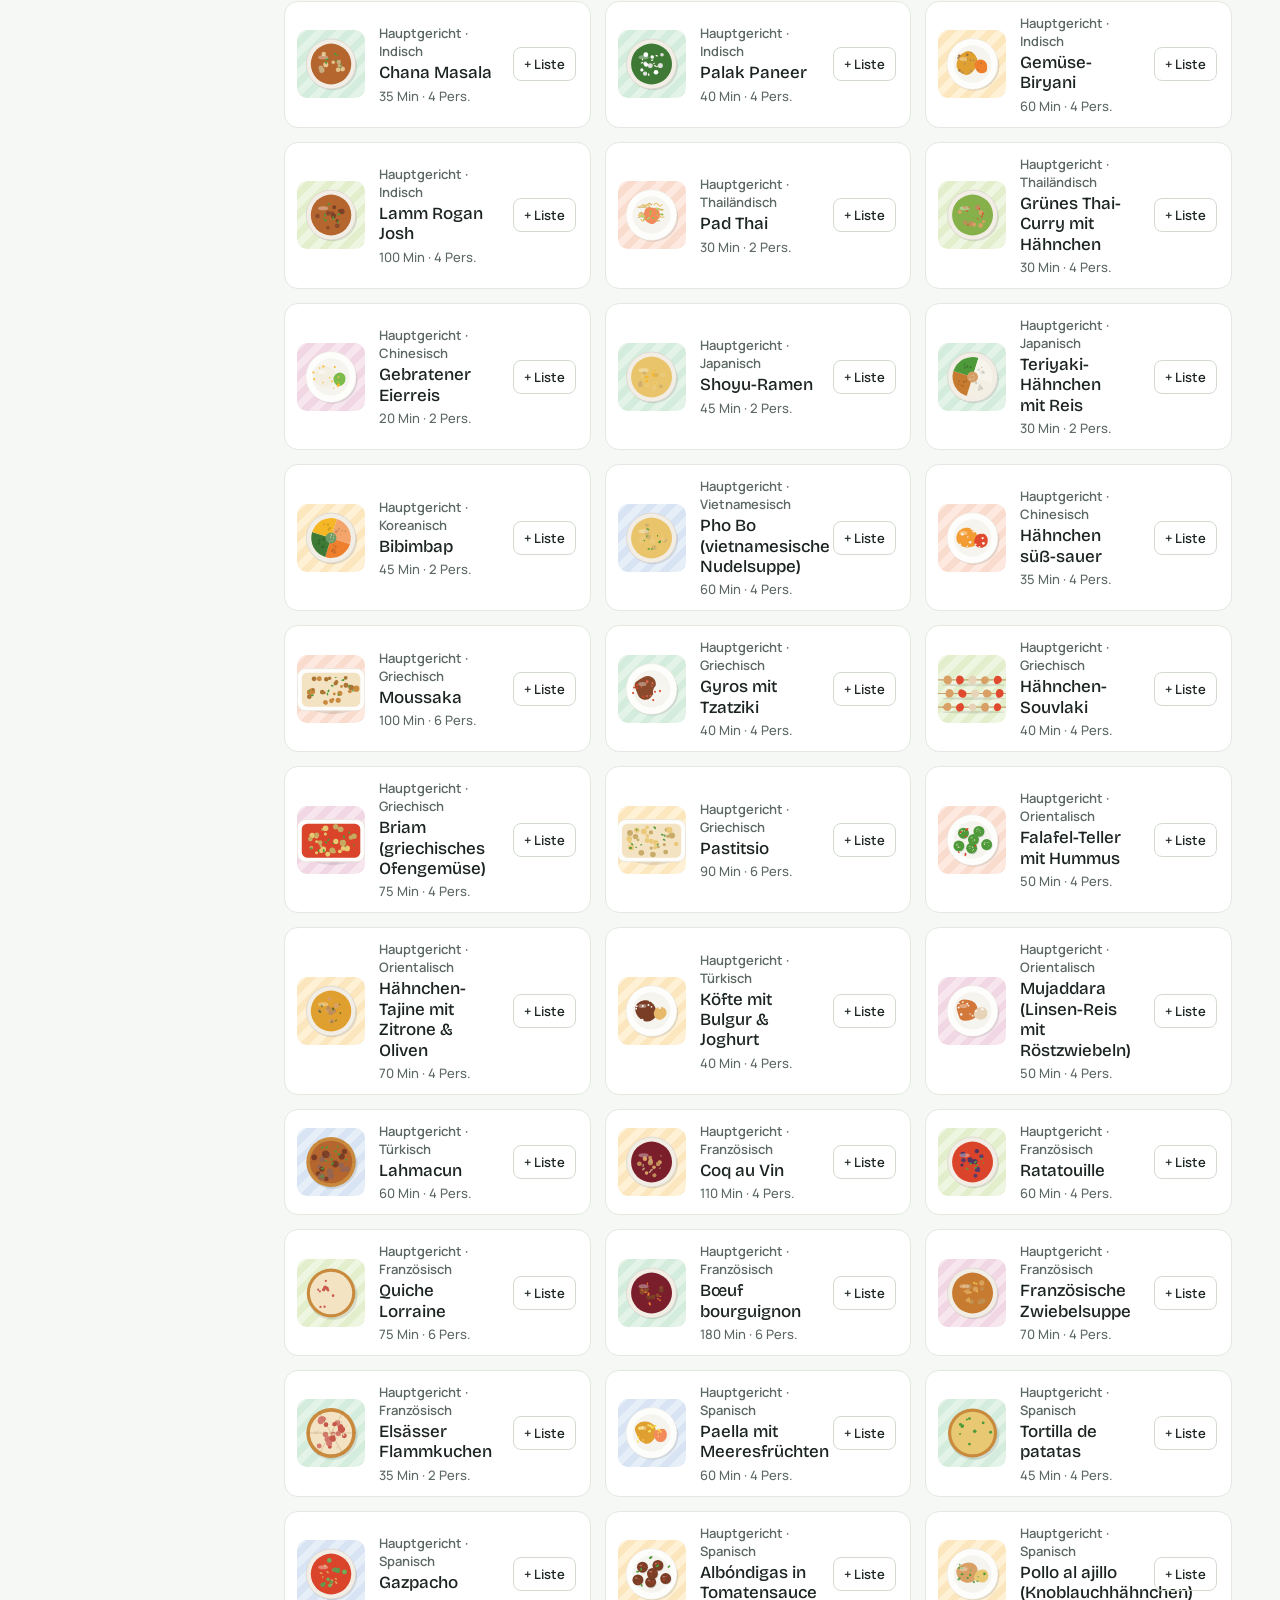
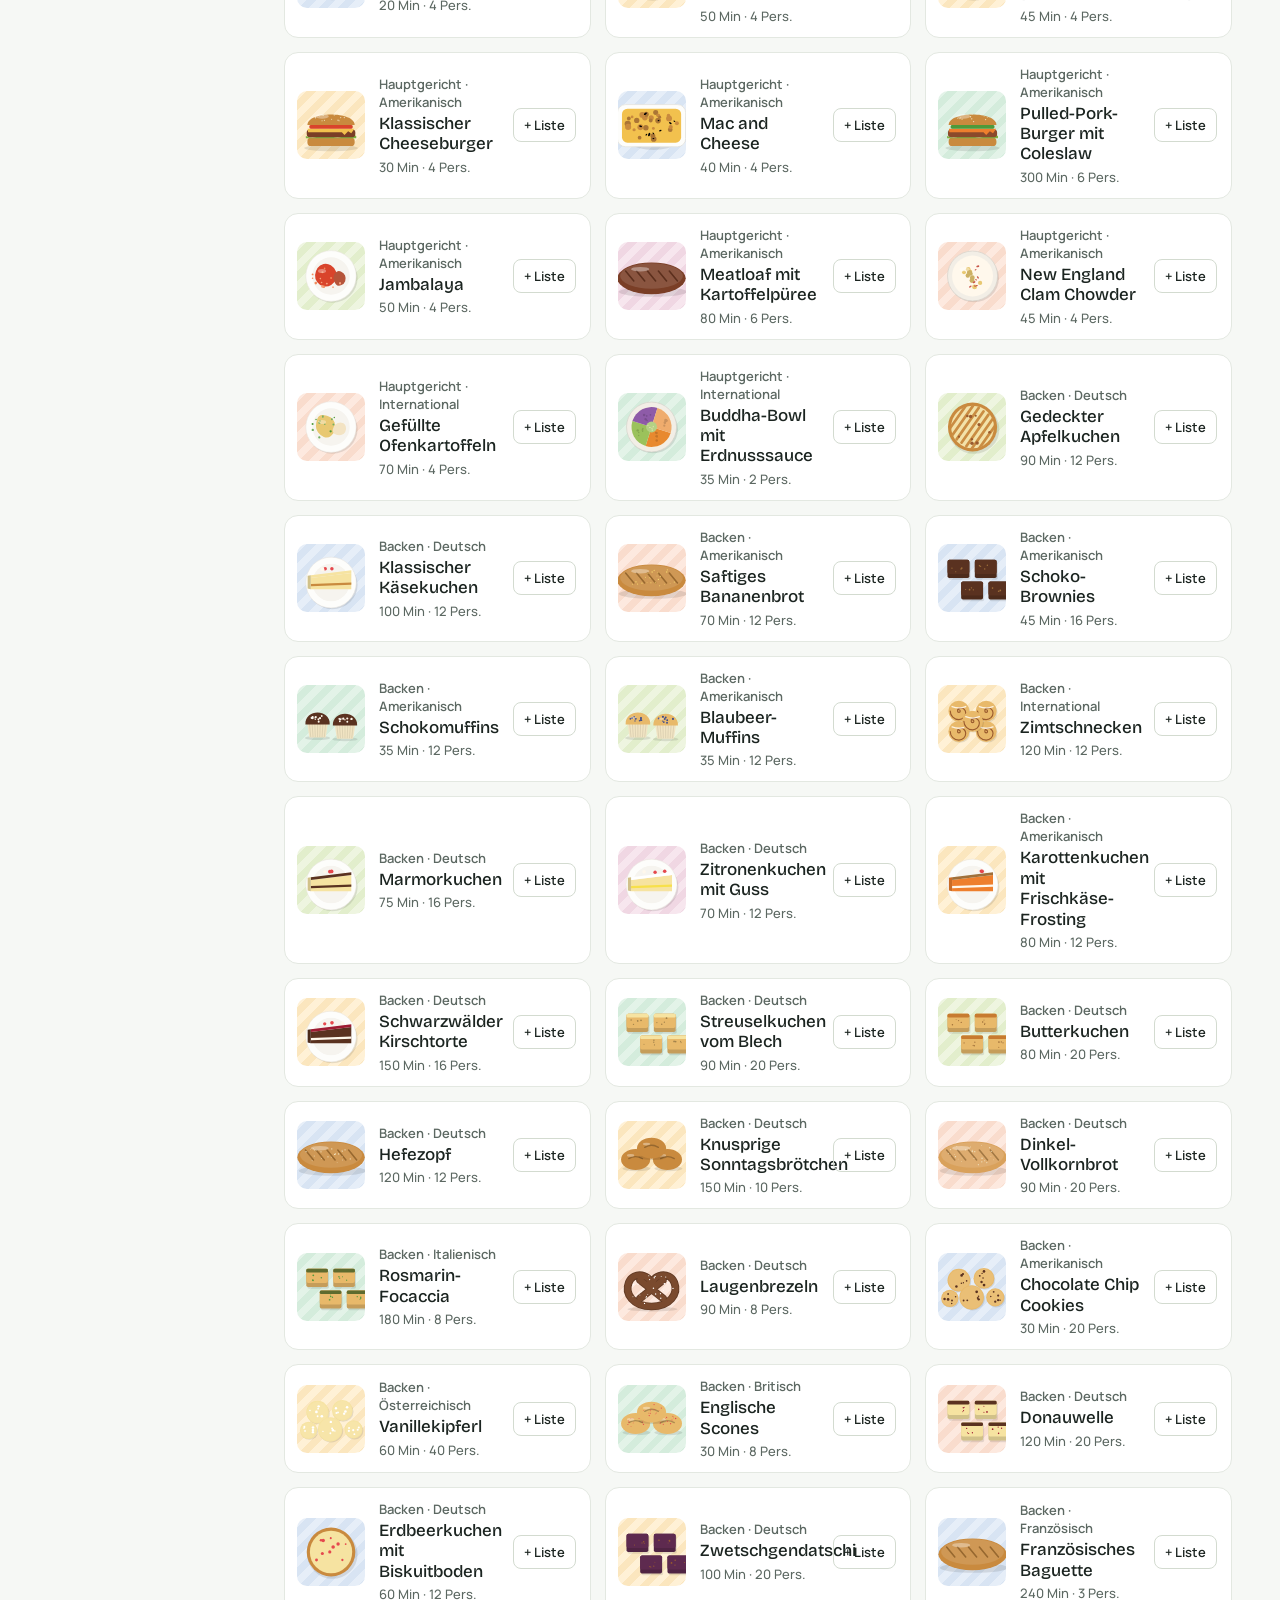
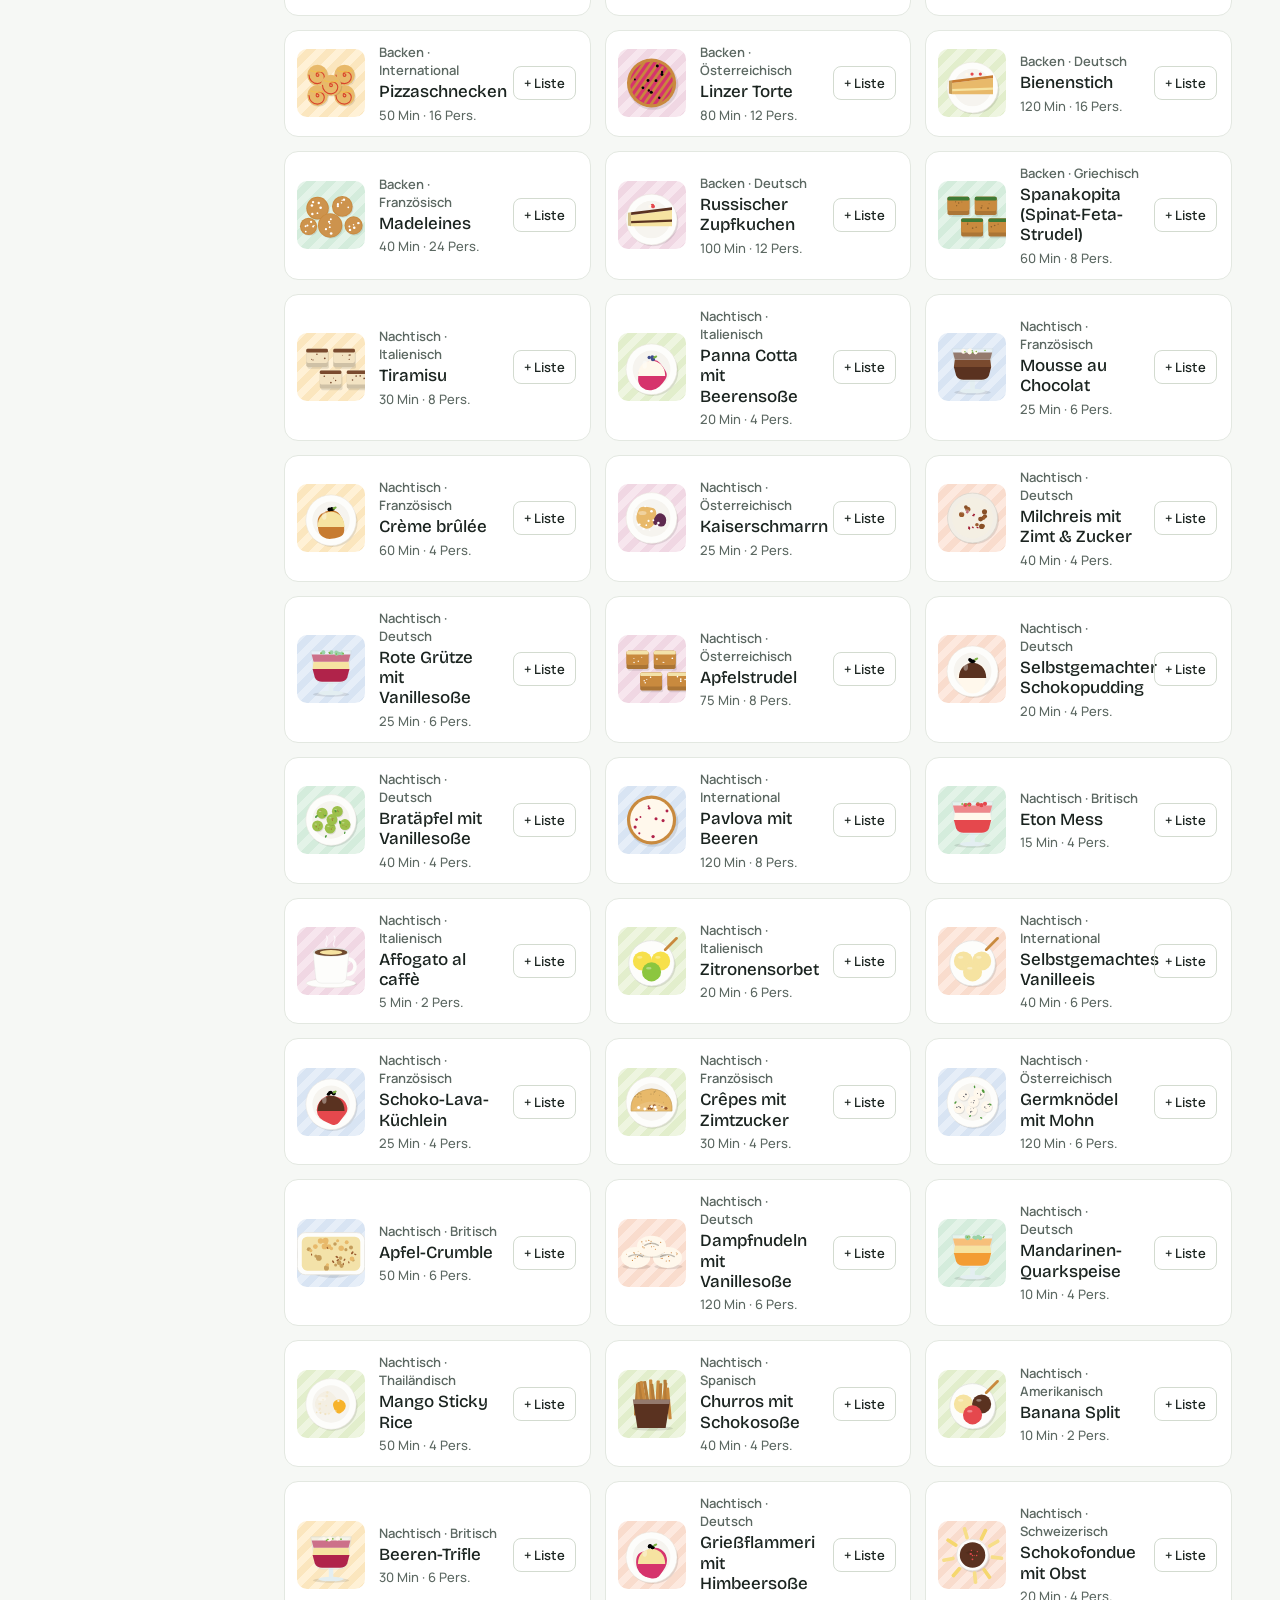
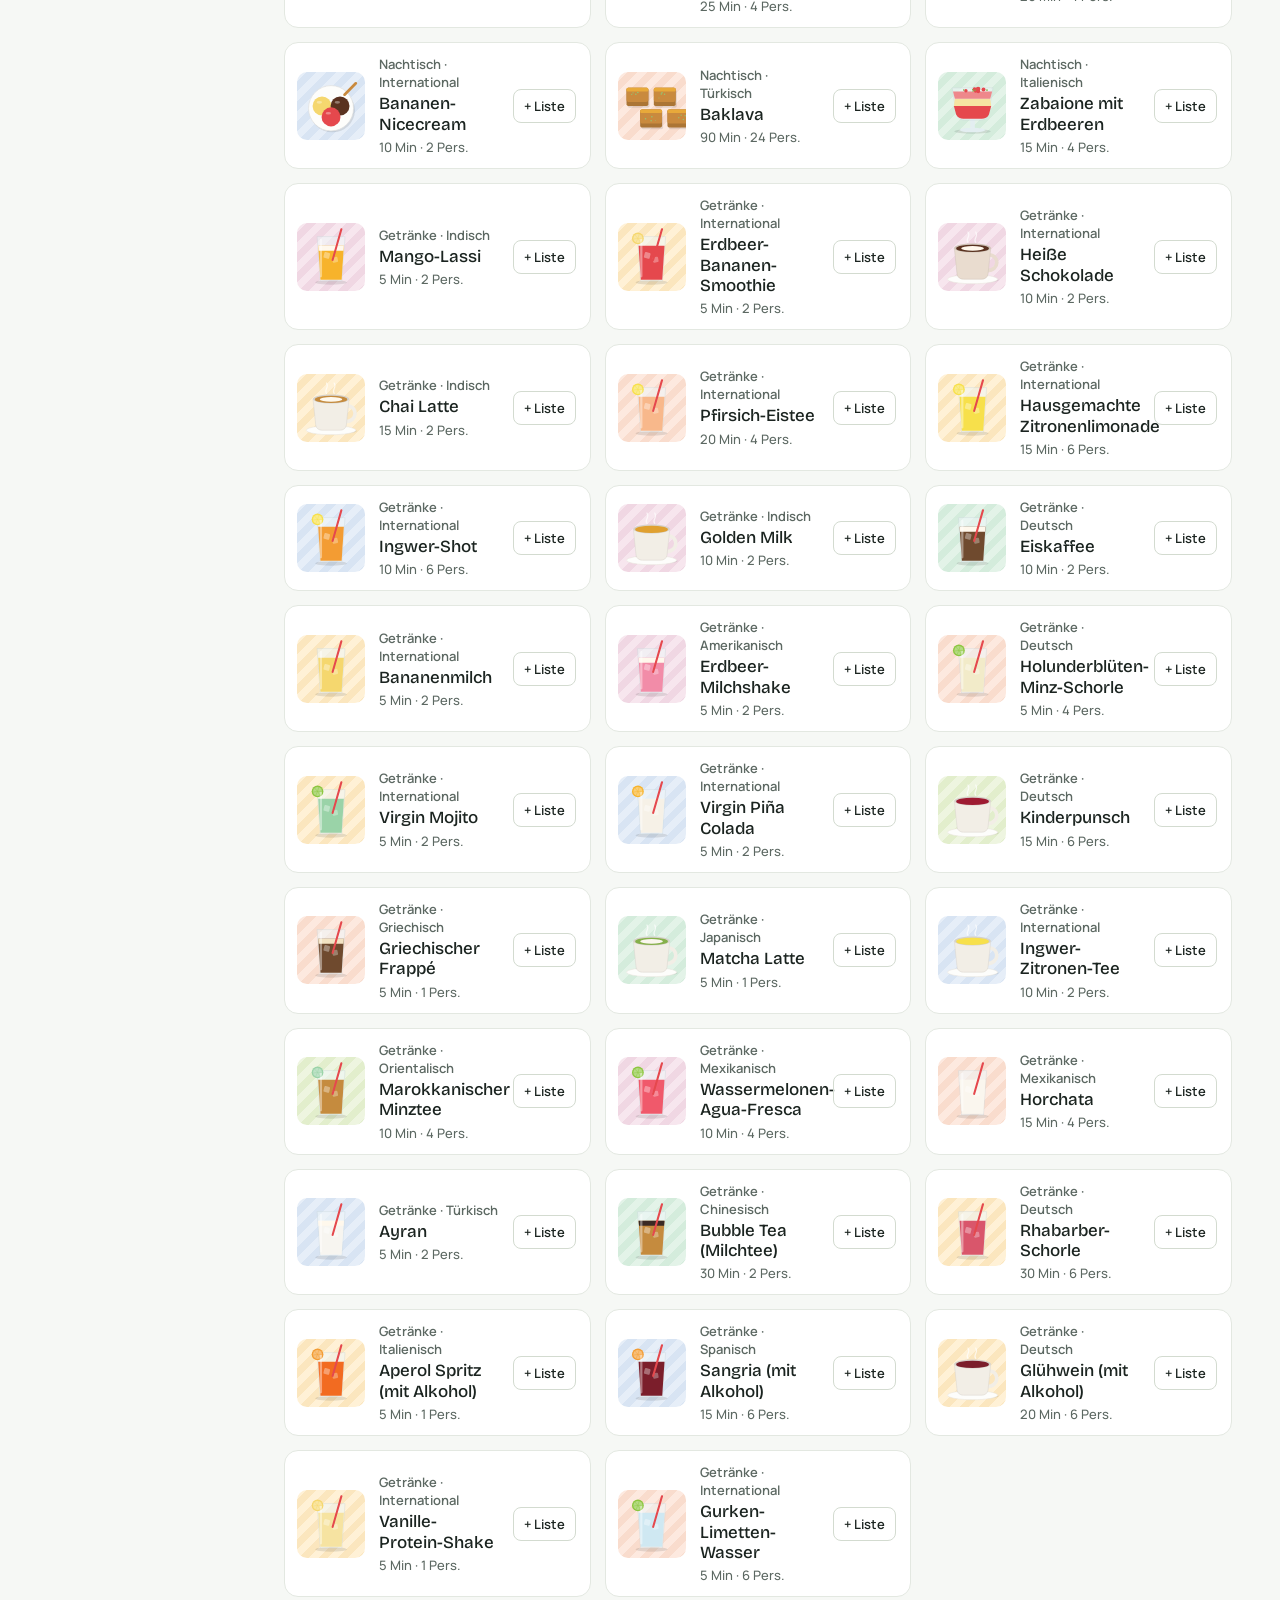
==== commit a409204f: "App in dAIlykitchen umbenannt, das AI im Schriftzug hervorgehoben Sichtbarer Name ueberall dAIlykitc" ====
--- a/index.html
+++ b/index.html
@@ -3,10 +3,10 @@
 <head>
 <meta charset="utf-8">
 <meta name="viewport" content="width=device-width, initial-scale=1">
-<title>Kochapp – Essen organisieren</title>
+<title>dAIlykitchen – Essen organisieren</title>
 <link rel="preconnect" href="https://fonts.googleapis.com">
 <link rel="preconnect" href="https://fonts.gstatic.com" crossorigin>
-<link href="https://fonts.googleapis.com/css2?family=Bricolage+Grotesque:opsz,wght@12..96,400;12..96,500;12..96,600&amp;family=Manrope:wght@400;500;600;700&amp;display=swap" rel="stylesheet">
+<link href="https://fonts.googleapis.com/css2?family=Bricolage+Grotesque:opsz,wght@12..96,400;12..96,500;12..96,600;12..96,800&amp;family=Manrope:wght@400;500;600;700&amp;display=swap" rel="stylesheet">
 <link rel="stylesheet" href="style.css">
 </head>
 <body>
--- a/style.css
+++ b/style.css
@@ -1,4 +1,4 @@
-/* Kochapp – Gestaltung im Küchenbuch-Stil: Seitenleiste, helle Karten, Bricolage Grotesque + Manrope */
+/* dAIlykitchen – Gestaltung im Küchenbuch-Stil: Seitenleiste, helle Karten, Bricolage Grotesque + Manrope */
 :root{
   --bg:#F6F8F5; --card:#FFFFFF; --side:#EEF2EC; --hover:#E2EBDF; --ink:#1B2420; --ink2:#36423C; --muted:#5C6862; --faint:#8C978F;
   --line:#E3E8E1; --line2:#EDF1EB; --line3:#D3DBD0;
@@ -35,6 +35,8 @@
 .side .brand{display:flex;flex-direction:column;gap:4px;padding:0 12px}
 .side .brand b{font:500 28px/1 var(--head);letter-spacing:-.01em}
 .side .brand span{font:500 14px/1.3 var(--body);color:var(--muted)}
+/* Markenname dAIlykitchen: das AI ist hervorgehoben */
+.side .brand b .ai,.mtop b .ai{font:inherit;font-weight:800;color:var(--acc);letter-spacing:.01em}
 .newbtn{border:0;cursor:pointer;background:var(--acc);color:var(--acc-ink);font:600 14px var(--body);padding:12px 14px;border-radius:10px;text-align:left;display:flex;align-items:center;gap:10px}
 .newbtn:hover{background:var(--acc-h)} .newbtn span{font-size:18px;line-height:1}
 .snav{display:flex;flex-direction:column;gap:2px}
@@ -110,7 +112,8 @@
 .seg.wrap{flex-wrap:wrap;margin-bottom:.5rem}
 .seg button{border:0;background:none;color:var(--ink);padding:7px 12px;border-radius:8px;font:500 13px var(--body);cursor:pointer}
 .seg button:hover{background:var(--hover)}
-.seg button.on{background:var(--card);font-weight:600;box-shadow:0 1px 2px rgba(20,35,28,.12)}
+/* gewählte Option wie bei den Ernährungs-Chips: in beiden Modi klar erkennbar */
+.seg button.on,.seg button.on:hover{background:var(--ink);color:var(--bg);font-weight:600}
 .step{display:inline-flex;align-items:center;gap:4px;background:var(--side);border-radius:10px;padding:4px}
 .step button{width:36px;height:36px;border:0;border-radius:8px;background:var(--card);cursor:pointer;font:500 18px var(--body);color:var(--ink)}
 .step span{min-width:44px;padding:0 8px;text-align:center;font:600 15px var(--body)}
@@ -193,6 +196,12 @@
 .lh{display:flex;justify-content:space-between;align-items:baseline;flex-wrap:wrap;gap:.4rem}
 .olines{list-style:none;padding:0;margin:.7rem 0 0;font-size:14px} .olines li{padding:5px 0;border-top:1px solid var(--line2)} .olines li.bad{color:var(--low)}
 .zip-err{color:var(--low);font-weight:600;margin:0;min-height:1.2em}
+/* Eigene Lebensmittel: Verweis-Knöpfe an unbekannten Zutaten und der Dialog */
+.lk{border:0;background:none;padding:0;cursor:pointer;font:600 13px var(--body);color:var(--acc);text-decoration:underline;text-underline-offset:2px}
+.lk:hover{color:var(--acc-h)}
+.fd-open{display:flex;flex-wrap:wrap;gap:6px 14px;align-items:baseline;margin:.6rem 0}
+.fd-web{margin-top:14px} .fd-web .alts button{grid-template-columns:1fr auto}
+#dlg-body .seg{margin:.4rem 0 .2rem} #dlg-body details{margin-top:.6rem}
 pre.json{background:#10171a;color:#cfe8d8;border-radius:10px;padding:.9rem;overflow:auto;max-height:340px;font-size:12px;margin-top:.8rem}
 
 /* ---------- Wochenplan ---------- */
@@ -350,3 +359,8 @@
   .printable .total{margin-top:6mm;padding-top:2mm;border-top:.75pt solid #000;font-size:10pt;break-inside:avoid}
 }
 @media (prefers-reduced-motion:reduce){*{transition:none!important;scroll-behavior:auto!important;animation-duration:.01s!important}}
+
+.linkres textarea{display:block;width:100%;min-height:180px;box-sizing:border-box;margin-top:8px;padding:12px;border:1px solid var(--line);border-radius:12px;font:inherit;resize:vertical}
+.tag.kueche{background:var(--side);color:var(--ink2);border:1px solid var(--line3)}
+.tag.warn{background:var(--warm-soft);color:var(--warm-ink)}
+.tag.neutral{background:var(--side);color:var(--muted)}
